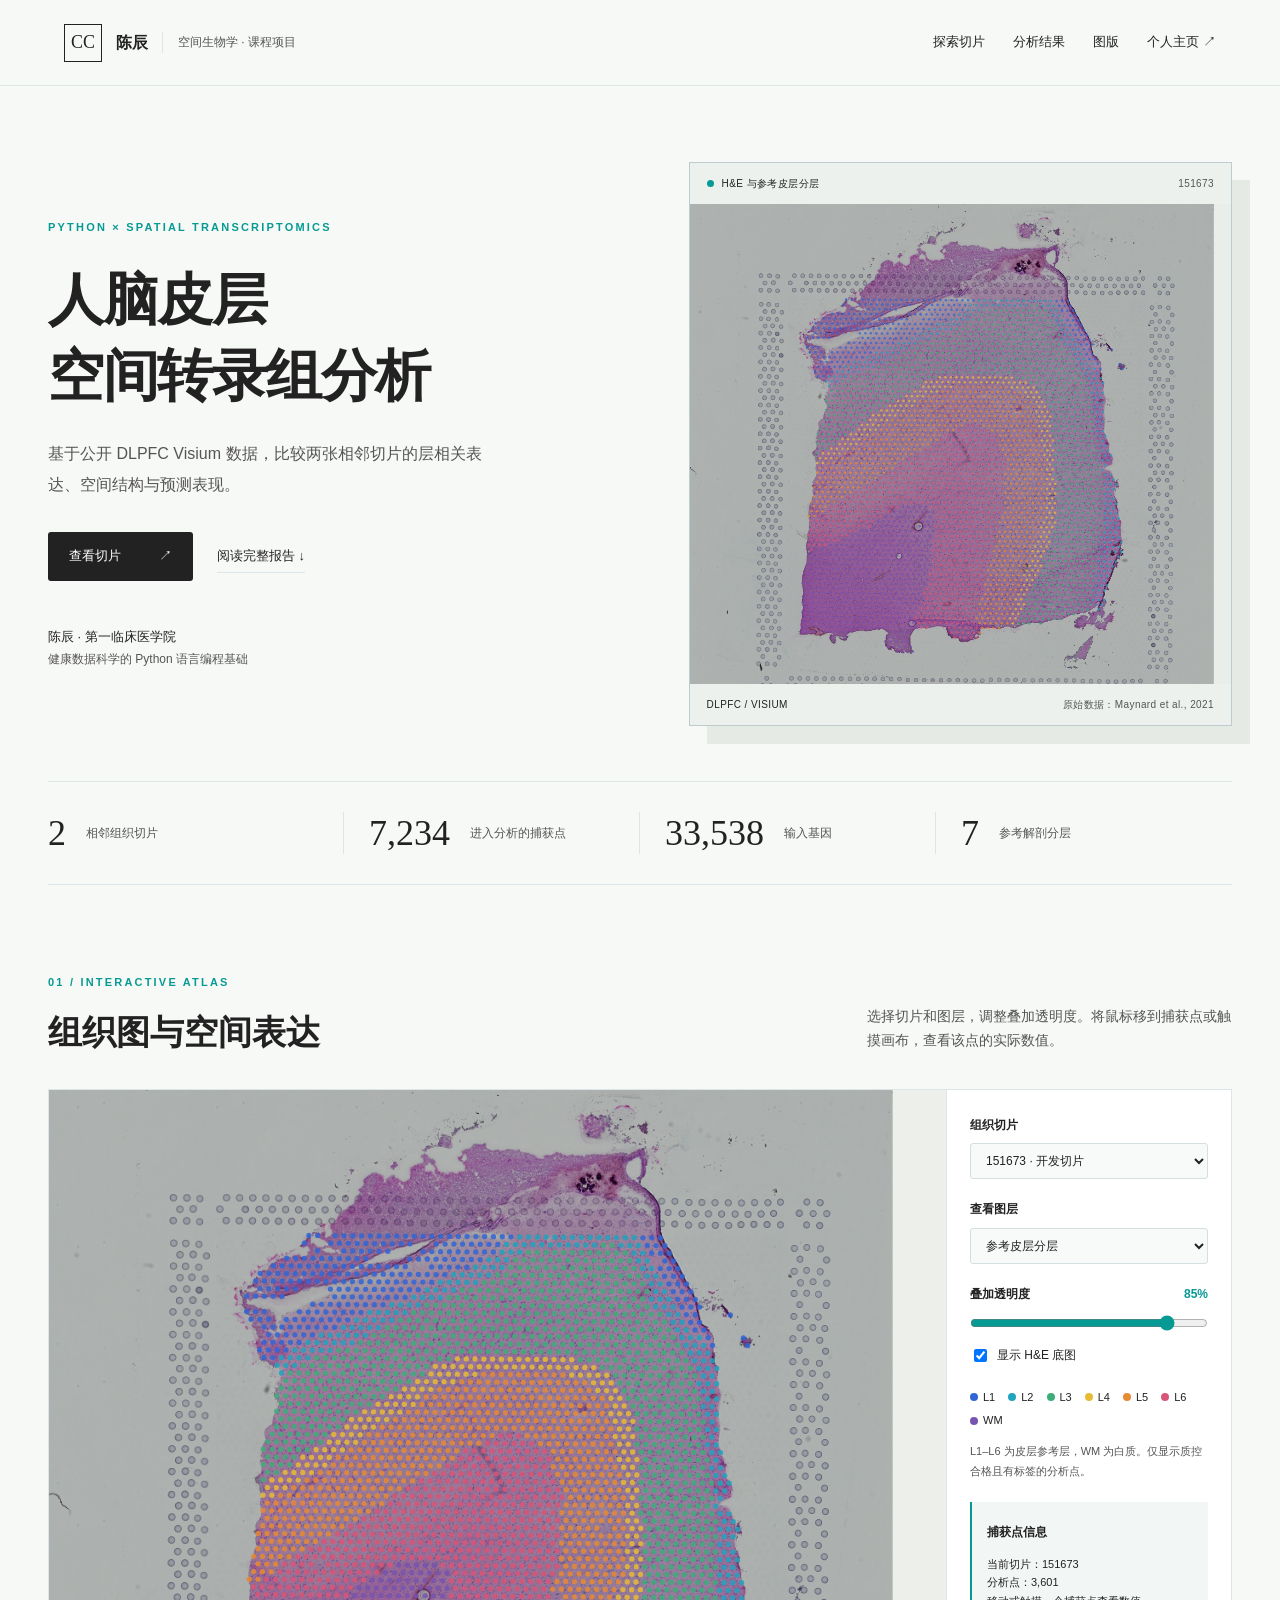
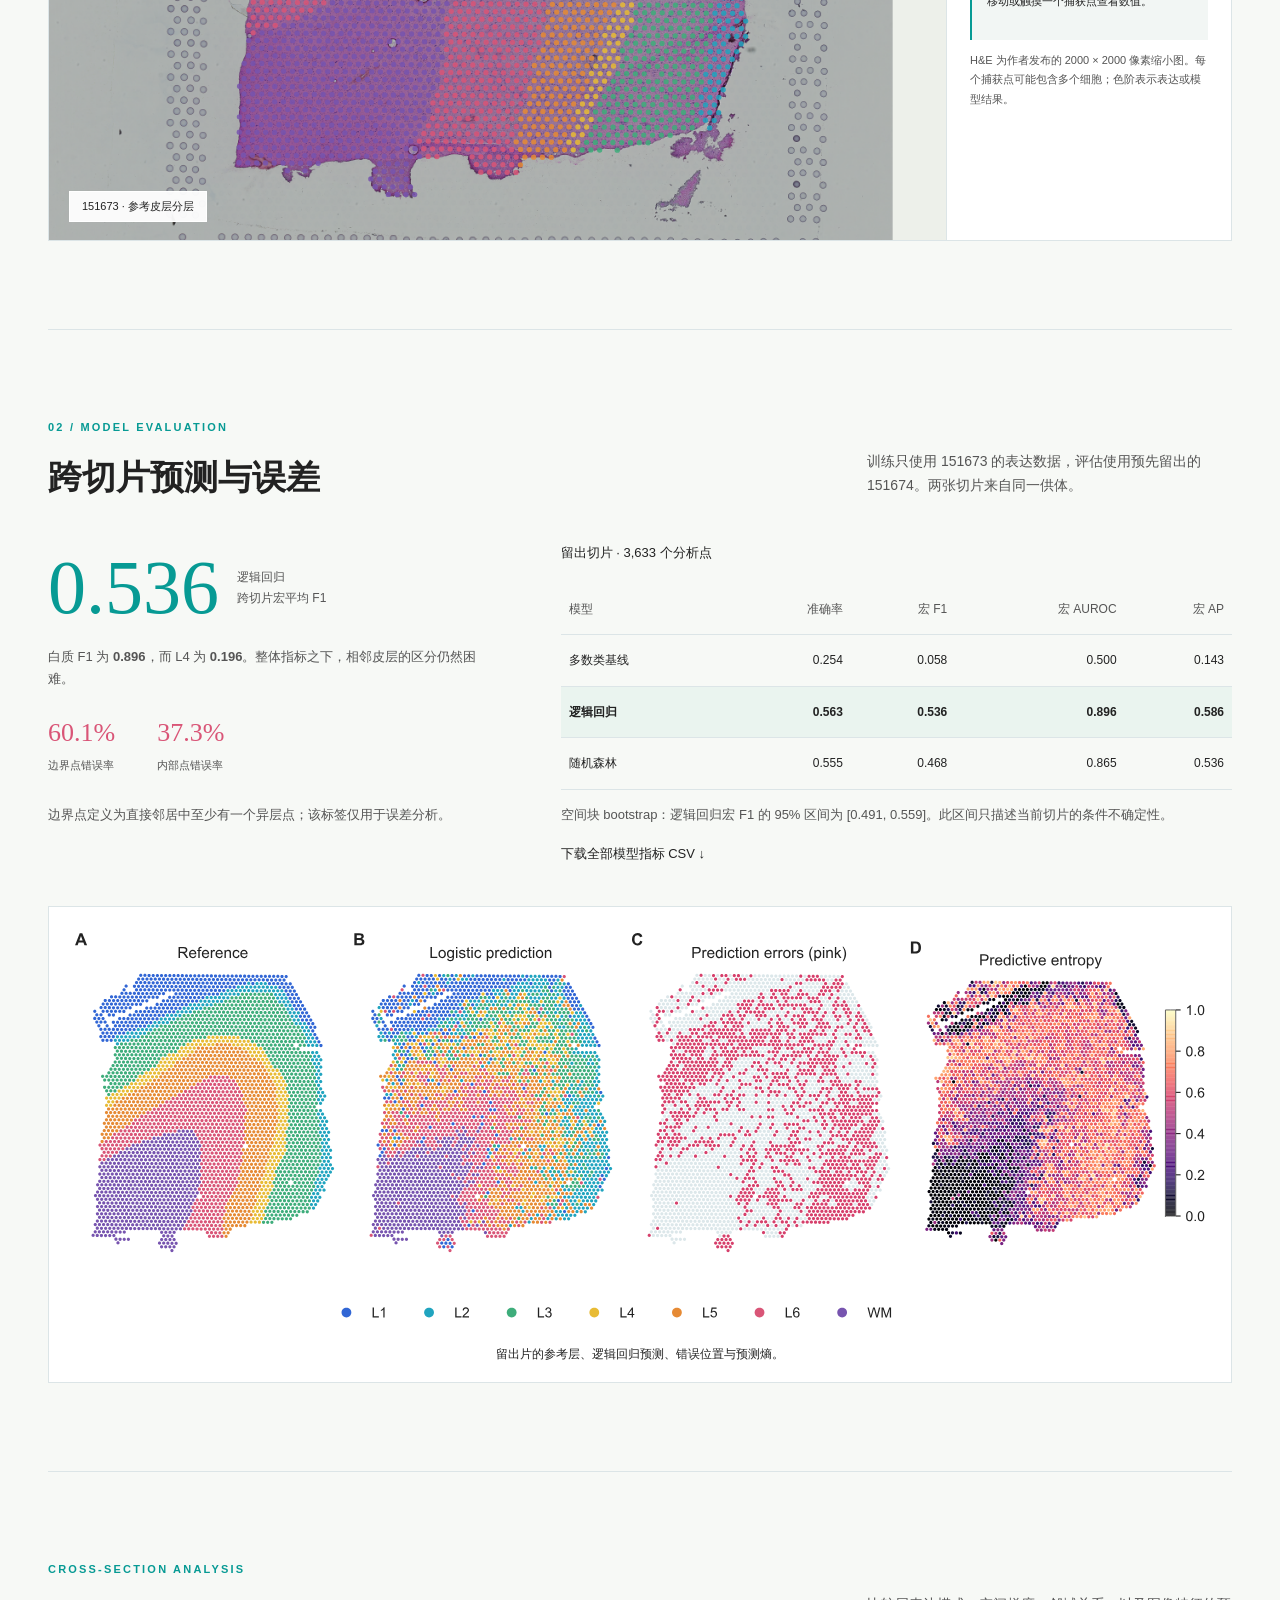
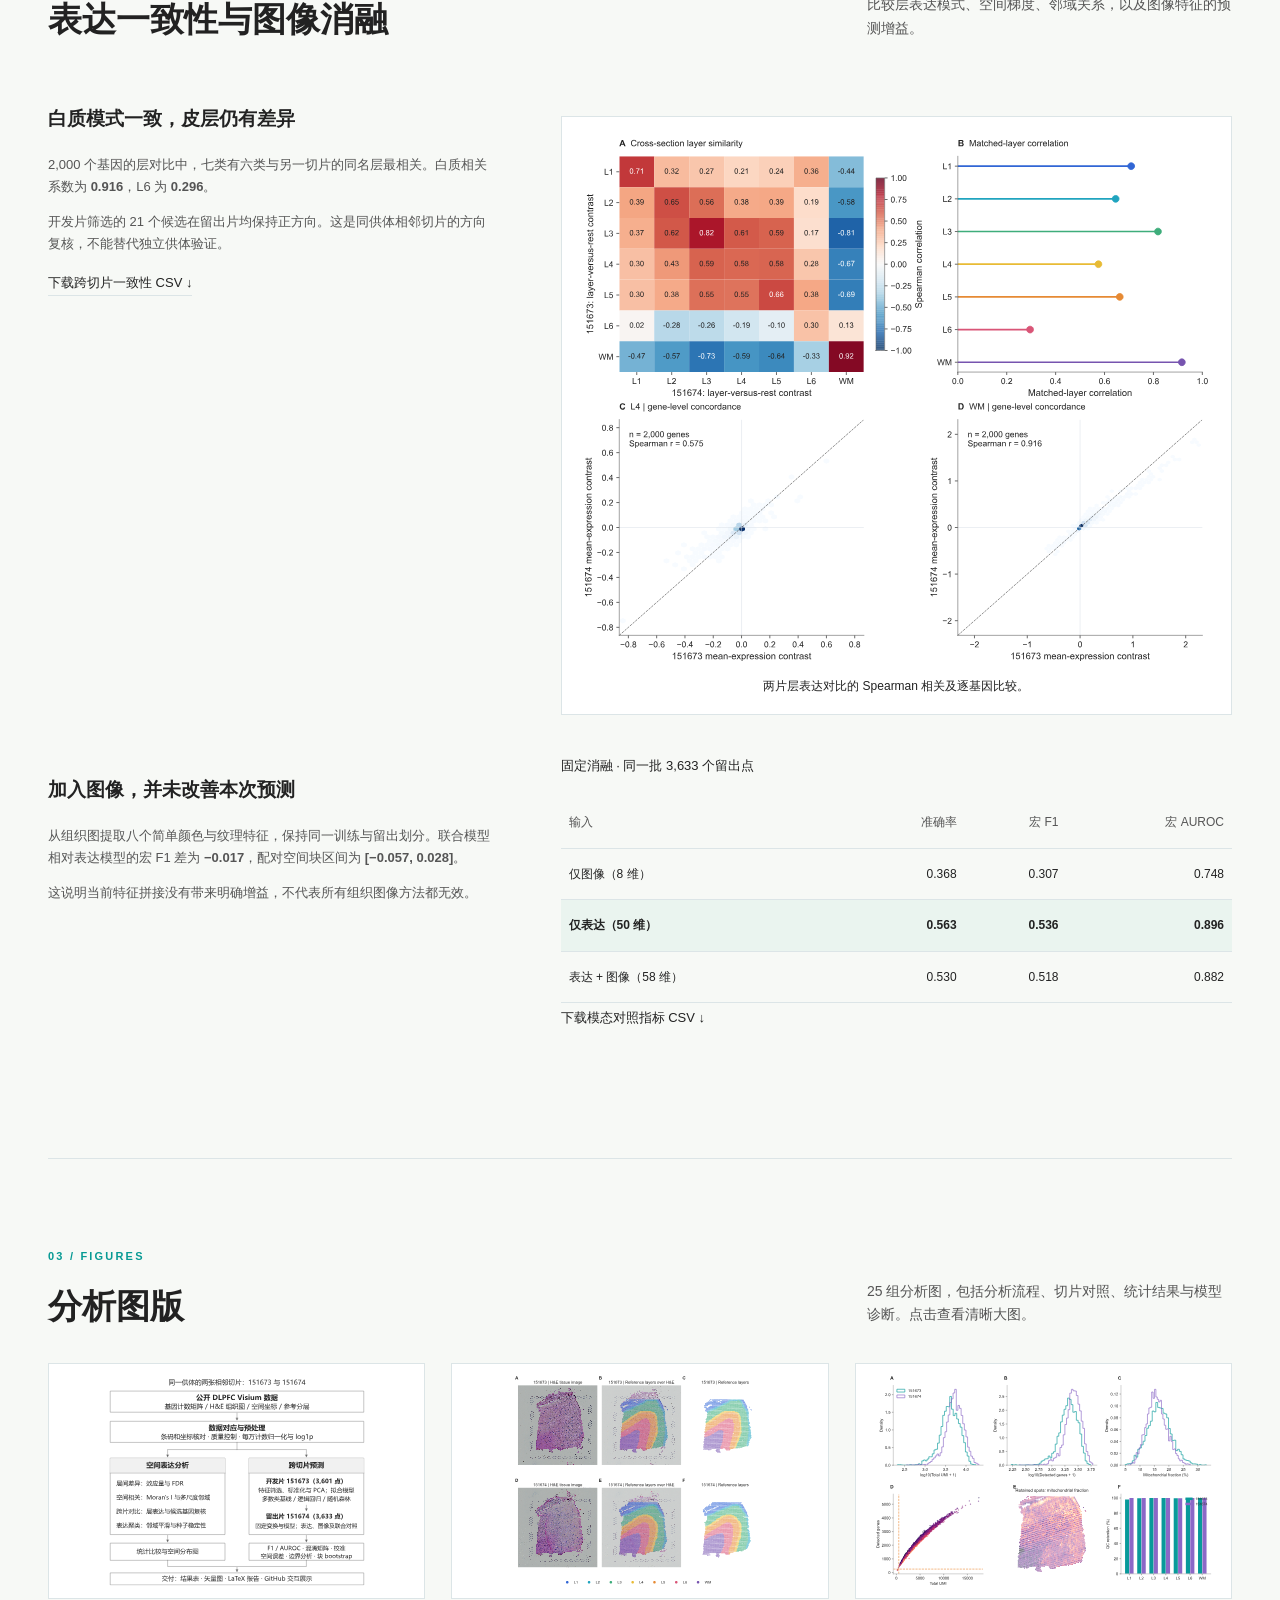
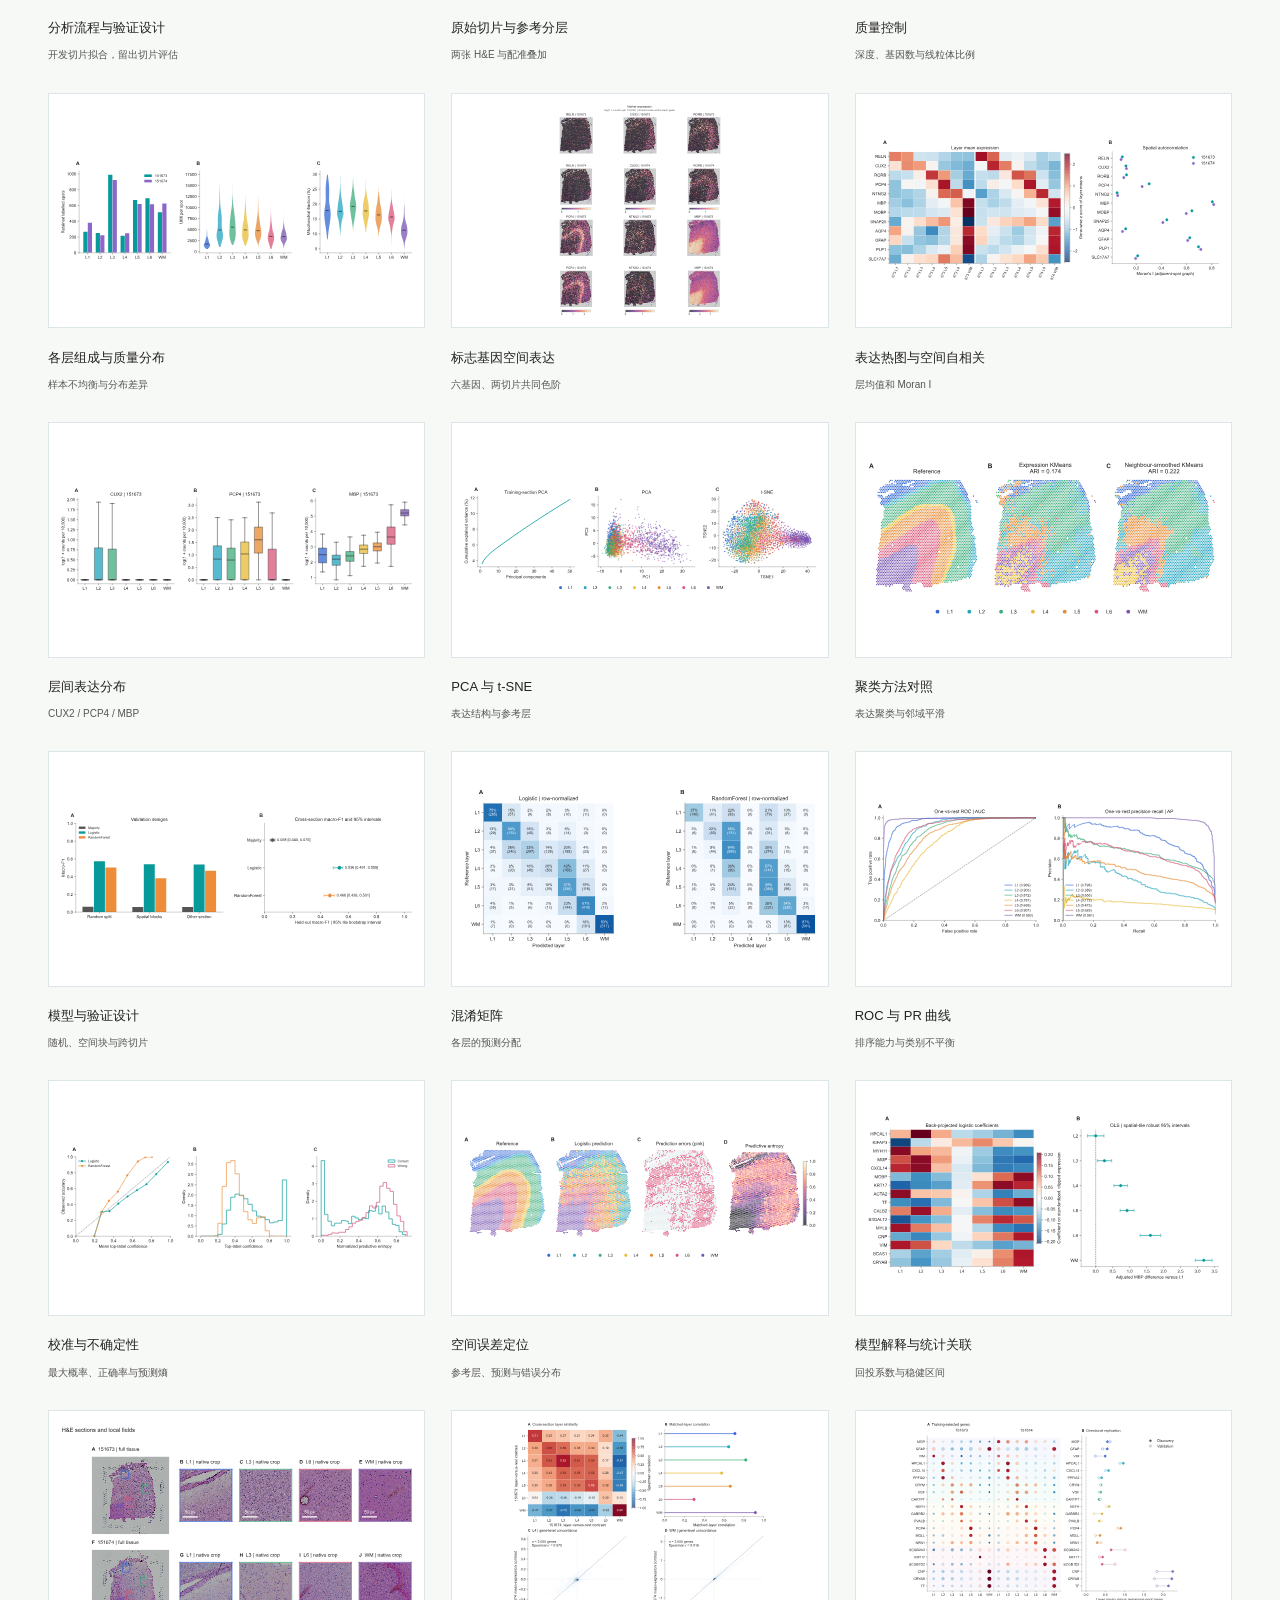
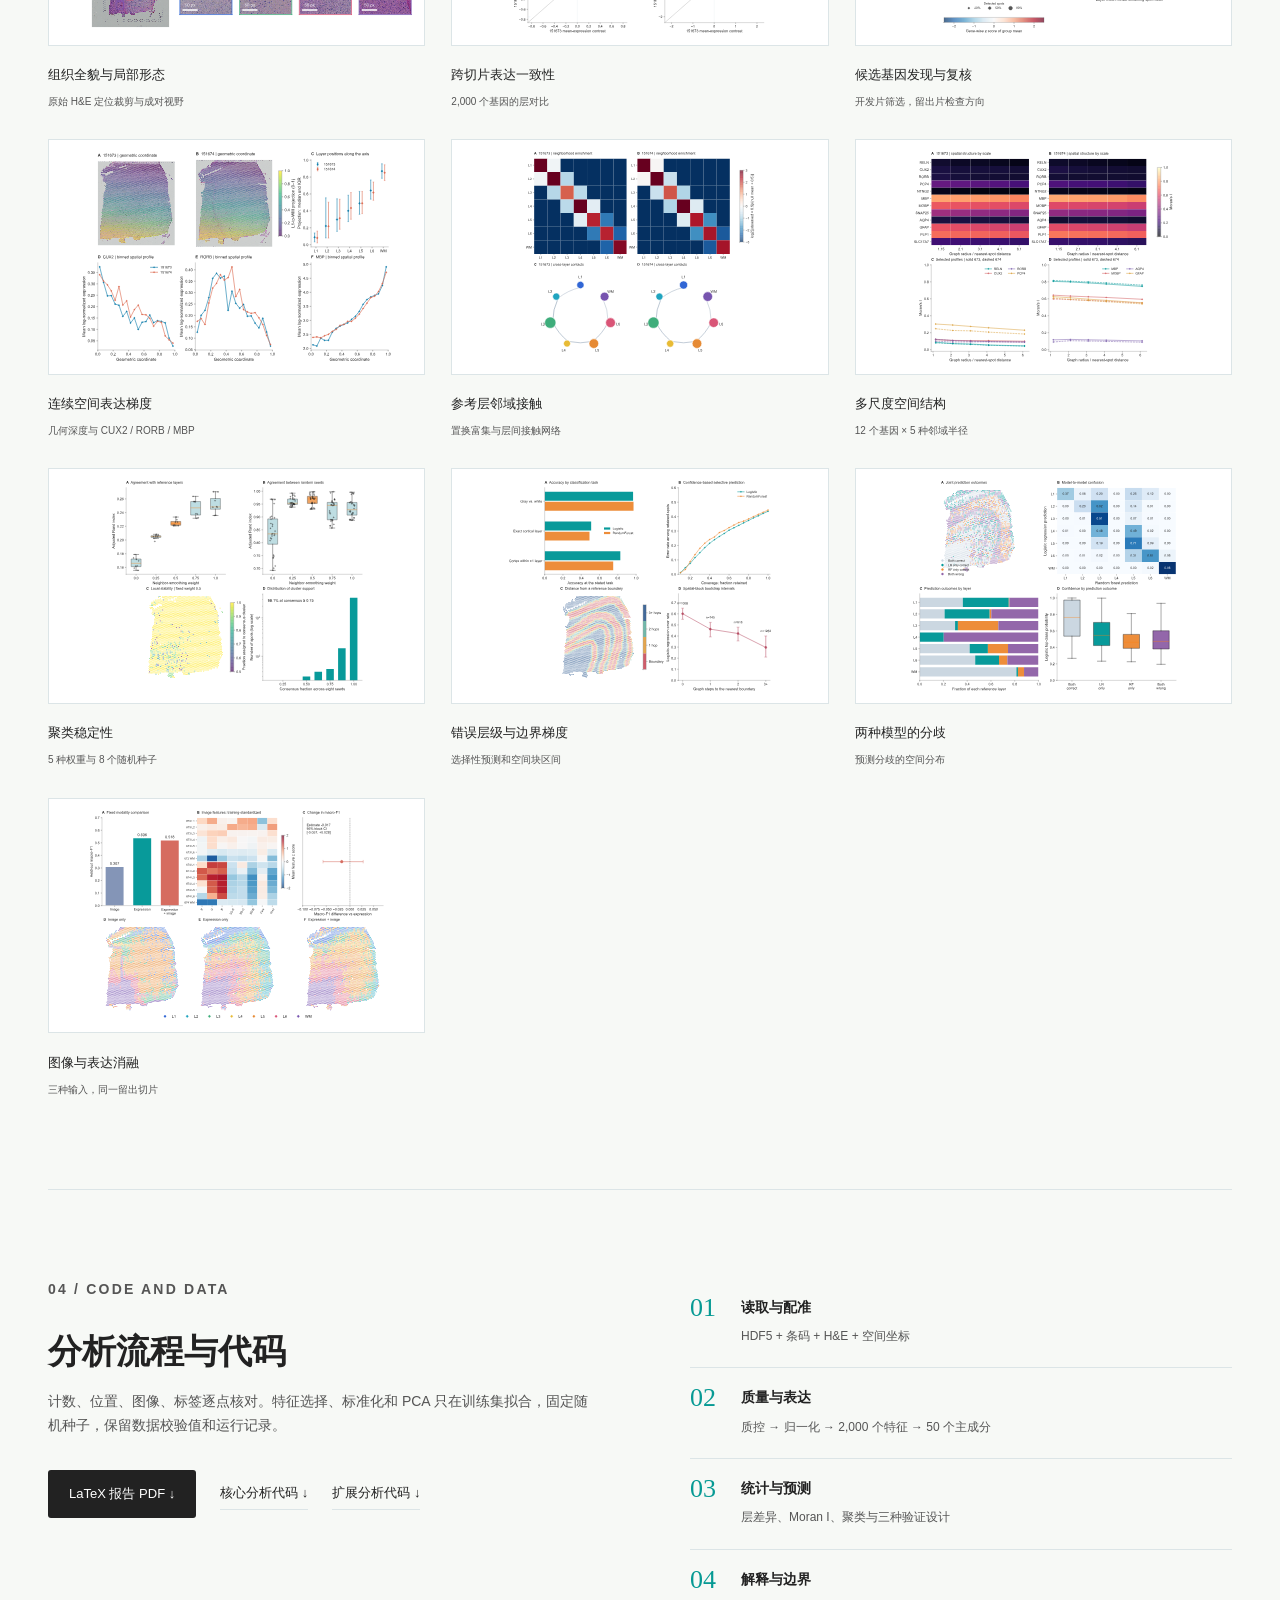
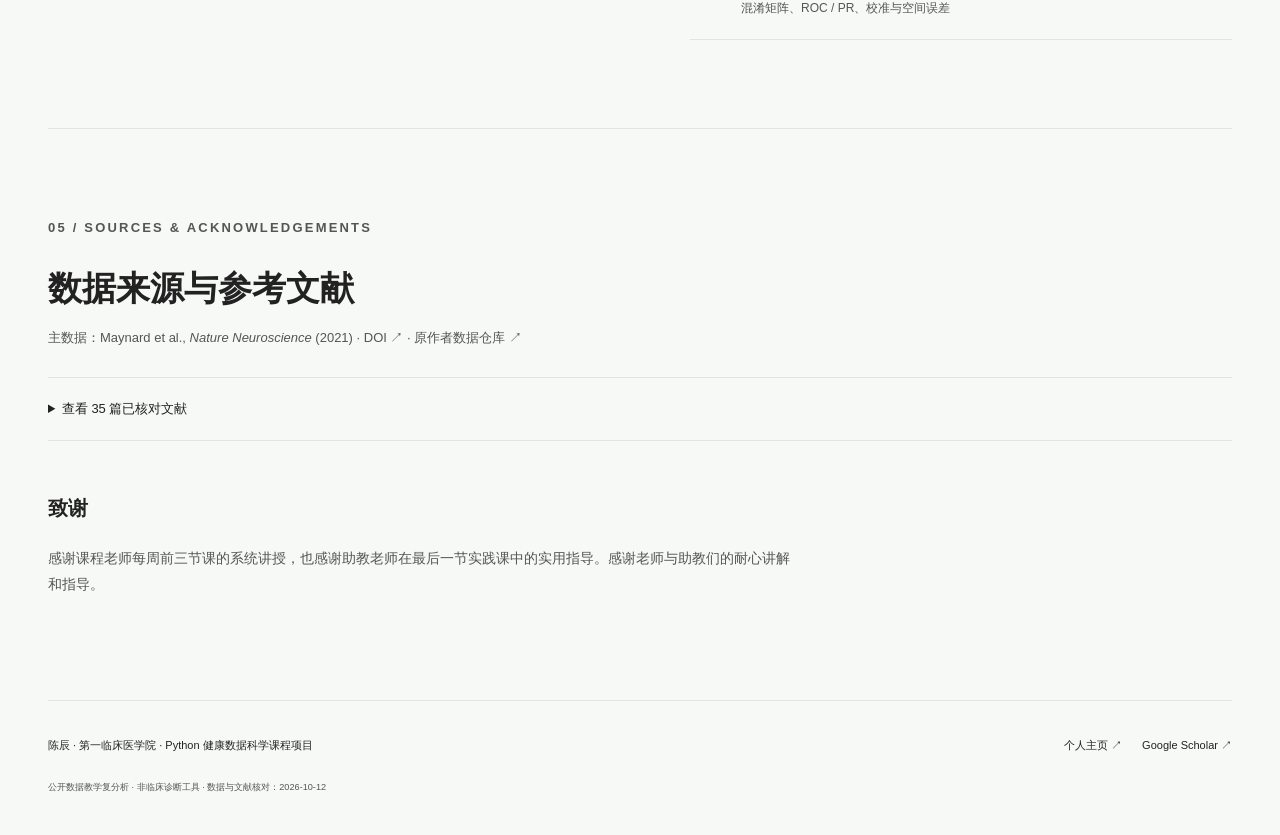
==== docs/index.html @ 994f0cf2 "Publish DLPFC spatial transcriptomics explorer and reviewed report" ====
<!doctype html><html lang="zh-CN"><head><meta charset="utf-8"><meta name="viewport" content="width=device-width, initial-scale=1"><title>陈辰 · 人脑皮层空间转录组分析</title><meta name="description" content="真实人脑皮层空间转录组的 Python 课程分析：原始 H&E、基因表达、跨切片预测与可复现结果。"><link rel="icon" href="assets/favicon.svg" type="image/svg+xml"><link rel="canonical" href="https://ccipad123.github.io/spatial-transcriptomics/"><meta name="site-revision" content="20261017-github-project"><link rel="stylesheet" href="style.css?v=20261017-github-project"></head>
<body><header><a class="brand" href="#top"><span class="brand-mark">CC</span><b>陈辰</b><span class="brand-note">空间生物学 · 课程项目</span></a><nav aria-label="主导航"><a href="#explorer">探索切片</a><a href="#results">分析结果</a><a href="#gallery">图版</a><a href="https://ccipad123.github.io/" target="_blank" rel="noopener">个人主页 ↗</a></nav></header>
<main id="top"><section class="hero"><div class="hero-copy"><p class="eyebrow">PYTHON × SPATIAL TRANSCRIPTOMICS</p><h1>人脑皮层<br>空间转录组分析</h1><p class="intro">基于公开 DLPFC Visium 数据，比较两张相邻切片的层相关表达、空间结构与预测表现。</p><div class="actions"><a class="button" href="#explorer">查看切片 <span>↗</span></a><a class="text-link" href="assets/course_report.pdf" target="_blank">阅读完整报告 ↓</a></div><div class="authorline">陈辰 · 第一临床医学院<br><span>健康数据科学的 Python 语言编程基础</span></div></div><div class="hero-visual"><div class="visual-top"><span class="live-dot"></span>H&E 与参考皮层分层<span>151673</span></div><svg id="hero-canvas" xmlns="http://www.w3.org/2000/svg" viewBox="0 0 900 1000" role="img" aria-label="151673 切片组织图与参考层叠加预览"></svg><div class="visual-footer">DLPFC / VISIUM<span>原始数据：Maynard et al., 2021</span></div></div></section>
<div class="facts"><div><b>2</b><span>相邻组织切片</span></div><div><b>7,234</b><span>进入分析的捕获点</span></div><div><b>33,538</b><span>输入基因</span></div><div><b>7</b><span>参考解剖分层</span></div></div>
<section id="explorer" class="section"><div class="section-heading"><div><p class="eyebrow">01 / INTERACTIVE ATLAS</p><h2>组织图与空间表达</h2></div><p>选择切片和图层，调整叠加透明度。将鼠标移到捕获点或触摸画布，查看该点的实际数值。</p></div><div class="explorer"><div class="canvas-wrap"><svg id="viewer" xmlns="http://www.w3.org/2000/svg" viewBox="0 0 1100 1200" role="img" aria-label="可交互空间转录组图；对应数值摘要位于右侧" tabindex="0"></svg><span class="canvas-label" id="canvas-label">151673 · 参考皮层分层</span></div><aside class="controls"><label for="sample">组织切片</label><select id="sample"><option value="151673">151673 · 开发切片</option><option value="151674">151674 · 留出切片</option></select><label for="mode">查看图层</label><select id="mode"><option value="layers">参考皮层分层</option><option value="he">H&E 组织原图</option><option value="gene">标志基因表达</option><option value="pred">逻辑回归预测</option><option value="error">预测错误位置</option><option value="entropy">预测不确定性</option></select><div id="gene-controls" hidden><label for="gene">标志基因</label><select id="gene"></select></div><label for="opacity">叠加透明度 <output id="opacity-value">85%</output></label><input id="opacity" type="range" min="0" max="100" value="85"><label class="check"><input id="histology" type="checkbox" checked> 显示 H&E 底图</label><div id="legend" class="legend"></div><p id="mode-note" class="small"></p><div class="spot-info" aria-live="polite"><b>捕获点信息</b><p id="spot-info">移动到一个捕获点，查看参考层、UMI 与当前图层数值。</p></div><p class="small">H&E 为作者发布的 2000 × 2000 像素缩小图。每个捕获点可能包含多个细胞；色阶表示表达或模型结果。</p></aside></div></section>
<section id="results" class="section results-section"><div class="section-heading"><div><p class="eyebrow">02 / MODEL EVALUATION</p><h2>跨切片预测与误差</h2></div><p>训练只使用 151673 的表达数据，评估使用预先留出的 151674。两张切片来自同一供体。</p></div><div class="result-layout"><div><div class="score"><b>0.536</b><span>逻辑回归<br>跨切片宏平均 F1</span></div><p>白质 F1 为 <strong>0.896</strong>，而 L4 为 <strong>0.196</strong>。整体指标之下，相邻皮层的区分仍然困难。</p><div class="error-stat"><span><b>60.1%</b>边界点错误率</span><span><b>37.3%</b>内部点错误率</span></div><p class="small">边界点定义为直接邻居中至少有一个异层点；该标签仅用于误差分析。</p></div><div class="table-wrap"><table><caption>留出切片 · 3,633 个分析点</caption><thead><tr><th>模型</th><th>准确率</th><th>宏 F1</th><th>宏 AUROC</th><th>宏 AP</th></tr></thead><tbody id="metrics"></tbody></table><p class="small">空间块 bootstrap：逻辑回归宏 F1 的 95% 区间为 [0.491, 0.559]。此区间只描述当前切片的条件不确定性。</p><a class="text-link" href="assets/model_metrics.csv" download>下载全部模型指标 CSV ↓</a></div></div><figure class="wide-figure"><img src="assets/14_spatial_prediction_errors.svg" alt="留出切片的参考层、预测层、错误位置与预测熵对比" loading="lazy"><figcaption>留出片的参考层、逻辑回归预测、错误位置与预测熵。</figcaption></figure></section>
<section id="extended" class="section"><div class="section-heading"><div><p class="eyebrow">CROSS-SECTION ANALYSIS</p><h2>表达一致性与图像消融</h2></div><p>比较层表达模式、空间梯度、邻域关系，以及图像特征的预测增益。</p></div><div class="result-layout"><div><h3>白质模式一致，皮层仍有差异</h3><p>2,000 个基因的层对比中，七类有六类与另一切片的同名层最相关。白质相关系数为 <strong>0.916</strong>，L6 为 <strong>0.296</strong>。</p><p>开发片筛选的 21 个候选在留出片均保持正方向。这是同供体相邻切片的方向复核，不能替代独立供体验证。</p><a class="text-link" href="assets/layer_replication.csv" download>下载跨切片一致性 CSV ↓</a></div><figure class="wide-figure"><img src="assets/18_cross_section_replication.svg" alt="两片七层表达对比相关性与 L4、白质基因对照" loading="lazy"><figcaption>两片层表达对比的 Spearman 相关及逐基因比较。</figcaption></figure></div><div class="result-layout"><div><h3>加入图像，并未改善本次预测</h3><p>从组织图提取八个简单颜色与纹理特征，保持同一训练与留出划分。联合模型相对表达模型的宏 F1 差为 <strong>−0.017</strong>，配对空间块区间为 <strong>[−0.057, 0.028]</strong>。</p><p>这说明当前特征拼接没有带来明确增益，不代表所有组织图像方法都无效。</p></div><div class="table-wrap"><table><caption>固定消融 · 同一批 3,633 个留出点</caption><thead><tr><th>输入</th><th>准确率</th><th>宏 F1</th><th>宏 AUROC</th></tr></thead><tbody id="modality-metrics"></tbody></table><a class="text-link" href="assets/modality_model_metrics.csv" download>下载模态对照指标 CSV ↓</a></div></div></section>
<section id="gallery" class="section"><div class="section-heading"><div><p class="eyebrow">03 / FIGURES</p><h2>分析图版</h2></div><p>25 组分析图，包括分析流程、切片对照、统计结果与模型诊断。点击查看清晰大图。</p></div><div class="gallery" id="figure-grid"></div></section>
<section class="section methods"><div><p class="eyebrow">04 / CODE AND DATA</p><h2>分析流程与代码</h2><p>计数、位置、图像、标签逐点核对。特征选择、标准化和 PCA 只在训练集拟合，固定随机种子，保留数据校验值和运行记录。</p><div class="actions"><a class="button" href="assets/course_report.pdf" target="_blank">LaTeX 报告 PDF ↓</a><a class="text-link" href="assets/analyze.py" download>核心分析代码 ↓</a><a class="text-link" href="assets/extended_analysis.py" download>扩展分析代码 ↓</a></div></div><ol class="pipeline"><li><span>01</span><div><b>读取与配准</b><p>HDF5 + 条码 + H&E + 空间坐标</p></div></li><li><span>02</span><div><b>质量与表达</b><p>质控 → 归一化 → 2,000 个特征 → 50 个主成分</p></div></li><li><span>03</span><div><b>统计与预测</b><p>层差异、Moran I、聚类与三种验证设计</p></div></li><li><span>04</span><div><b>解释与边界</b><p>混淆矩阵、ROC / PR、校准与空间误差</p></div></li></ol></section>
<section class="section sources"><p class="eyebrow">05 / SOURCES & ACKNOWLEDGEMENTS</p><h2>数据来源与参考文献</h2><p>主数据：Maynard et al., <i>Nature Neuroscience</i> (2021) · <a href="https://doi.org/10.1038/s41593-020-00787-0" target="_blank" rel="noopener">DOI ↗</a> · <a href="https://github.com/LieberInstitute/HumanPilot" target="_blank" rel="noopener">原作者数据仓库 ↗</a></p><details><summary>查看 35 篇已核对文献</summary><ol id="references"></ol></details><div class="thanks"><h3>致谢</h3><p>感谢课程老师每周前三节课的系统讲授，也感谢助教老师在最后一节实践课中的实用指导。感谢老师与助教们的耐心讲解和指导。</p></div></section></main>
<footer><span>陈辰 · 第一临床医学院 · Python 健康数据科学课程项目</span><div><a href="https://ccipad123.github.io/">个人主页 ↗</a><a href="https://scholar.google.com/citations?view_op=list_works&amp;hl=zh-CN&amp;user=6bYDKs4AAAAJ">Google Scholar ↗</a></div><small>公开数据教学复分析 · 非临床诊断工具 · 数据与文献核对：2026-10-12</small></footer>
<dialog id="image-dialog"><button id="close-dialog" aria-label="关闭大图">×</button><img id="dialog-image" alt=""><p id="dialog-caption"></p><div class="dialog-actions"><a id="download-svg" href="assets/01_mindmap.svg" download>下载 SVG</a></div></dialog>
<script src="data.js"></script><script src="results.js"></script><script src="references.js"></script><script src="app.js?v=20261017-github-project"></script></body></html>
---- docs/style.css ----
:root{--ink:#222222;--muted:#555555;--teal:#079a94;--line:#dce5e7;--paper:#f7f9f6;--rose:#d95577}*{box-sizing:border-box}html{scroll-behavior:smooth;scroll-padding-top:90px}body{margin:0;background:var(--paper);color:var(--ink);font-family:-apple-system,BlinkMacSystemFont,"PingFang SC","Microsoft YaHei",sans-serif;line-height:1.7}a{color:inherit;text-decoration:none}a:hover{color:var(--teal)}button,select,input{font:inherit}button,a,select,input,summary{touch-action:manipulation}a:focus-visible,button:focus-visible,select:focus-visible,summary:focus-visible,input:focus-visible{outline:3px solid #e59c29;outline-offset:4px}header{height:86px;padding:0 5%;display:flex;align-items:center;justify-content:space-between;background:#f7f9f6f0;border-bottom:1px solid var(--line);position:sticky;top:0;z-index:10;backdrop-filter:blur(16px)}.brand{display:flex;gap:14px;align-items:center}.brand-mark{border:1px solid var(--ink);width:38px;height:38px;display:grid;place-items:center;font-family:Georgia,serif;font-size:18px}.brand-note{font-size:12px;color:var(--muted);border-left:1px solid var(--line);padding-left:15px}nav{display:flex;gap:28px;font-size:13px}main{max-width:1280px;margin:auto;padding:0 48px}.hero{display:grid;grid-template-columns:1.05fr 1fr;gap:70px;align-items:center;padding:76px 0 55px}.eyebrow{font-size:11px;letter-spacing:2.2px;font-weight:700;color:var(--teal);margin:0 0 25px}h1{font-family:"Songti SC","Noto Serif CJK SC",serif;font-weight:600;font-size:clamp(42px,4.4vw,64px);line-height:1.35;letter-spacing:-1.5px;margin:0 0 24px}h1 span{color:var(--teal)}.intro{font-size:16px;color:var(--muted);max-width:440px;line-height:1.95}.actions{display:flex;align-items:center;flex-wrap:wrap;gap:24px;margin:32px 0}.button{display:inline-flex;gap:38px;background:var(--ink);color:#fff;padding:13px 21px;font-size:13px;border-radius:3px}.button:hover{background:var(--teal);color:white}.text-link{font-size:13px;border-bottom:1px solid var(--line);padding:5px 0}.authorline{margin-top:45px;font-size:13px}.authorline span{font-size:12px;color:var(--muted)}.hero-visual{border:1px solid #bdccd1;background:#edf1ed;box-shadow:18px 18px 0 #e5ebe4}.visual-top,.visual-footer{padding:12px 17px;display:flex;align-items:center;gap:8px;font-size:10px;letter-spacing:.4px}.visual-top>span:last-child,.visual-footer>span{margin-left:auto;color:var(--muted)}.live-dot{height:7px;width:7px;border-radius:50%;background:var(--teal)}#hero-canvas{display:block;width:100%;height:auto;max-height:480px;object-fit:contain;background:#e9eeea}.facts{display:grid;grid-template-columns:repeat(4,1fr);border-top:1px solid var(--line);border-bottom:1px solid var(--line);padding:30px 0}.facts div{display:flex;align-items:center;gap:20px;padding-left:25px;border-right:1px solid var(--line)}.facts div:first-child{padding-left:0}.facts div:last-child{border:0}.facts b{font:36px Georgia,serif;font-variant-numeric:tabular-nums}.facts span{font-size:12px;color:var(--muted)}.section{padding:88px 0;border-bottom:1px solid var(--line)}.section-heading{display:flex;justify-content:space-between;gap:40px;margin-bottom:32px;align-items:flex-end}h2{font-family:"Songti SC",serif;font-size:34px;font-weight:600;line-height:1.45;margin:0}.section-heading>p{max-width:365px;color:var(--muted);font-size:14px;margin:0 0 4px}.section-heading .eyebrow{margin-bottom:16px}.explorer{display:grid;grid-template-columns:minmax(0,1fr) 285px;border:1px solid var(--line);background:white}.canvas-wrap{position:relative;background:#edf0ea;overflow:hidden;display:flex;align-items:center;justify-content:center}#viewer{width:100%;max-height:750px;object-fit:contain;display:block;cursor:crosshair}.canvas-label{position:absolute;left:20px;bottom:18px;background:#fffffff0;padding:5px 12px;font-size:11px;border:1px solid #ffffff}.controls{padding:25px 23px;border-left:1px solid var(--line)}label:not(.check){display:block;font-size:12px;font-weight:600;margin:0 0 8px}select{width:100%;padding:9px 11px;background:#f8faf9;border:1px solid #d3dfe1;border-radius:3px;color:var(--ink);font-size:12px;margin-bottom:20px}input[type=range]{width:100%;accent-color:var(--teal);margin:0 0 14px}.check{font-size:12px;display:flex;align-items:center;gap:7px}output{float:right;color:var(--teal)}.legend{display:flex;flex-wrap:wrap;gap:5px 13px;margin:22px 0 12px;font-size:11px}.legend span{display:flex;align-items:center;gap:5px}.legend i{width:8px;height:8px;border-radius:50%;display:inline-block}.gradient{width:100%;height:9px;background:linear-gradient(90deg,#100e27,#812581,#e45666,#f9d494)}.legend .scale{display:flex;width:100%;justify-content:space-between;font-size:10px}.small{font-size:11px;color:var(--muted);line-height:1.8}.spot-info{padding:15px;background:#f2f6f4;border-left:2px solid var(--teal);margin-top:20px;min-height:138px}.spot-info b{font-size:12px}.spot-info p{font-size:11px;word-break:break-word;white-space:pre-line;margin-bottom:0}.result-layout{display:grid;grid-template-columns:.8fr 1.2fr;gap:65px;margin:40px 0}.score{display:flex;align-items:center;gap:18px}.score>b{font:76px Georgia,serif;color:var(--teal);line-height:1.2}.score>span{font-size:12px;color:var(--muted)}.result-layout p{font-size:13px;color:var(--muted)}.error-stat{display:flex;gap:42px;padding:15px 0}.error-stat span{font-size:11px;color:var(--muted)}.error-stat b{display:block;font:26px Georgia,serif;color:var(--rose);margin-bottom:8px}table{width:100%;border-collapse:collapse;font-size:12px;white-space:nowrap}caption{text-align:left;font-size:13px;padding-bottom:20px;color:var(--ink)}td,th{text-align:right;padding:15px 8px;border-bottom:1px solid var(--line);font-variant-numeric:tabular-nums}th:first-child,td:first-child{text-align:left}th{font-weight:500;color:var(--muted)}tbody tr:nth-child(2){background:#eaf4ef;font-weight:600}.table-wrap{overflow-x:auto}.wide-figure{margin:32px 0 0;background:white;border:1px solid var(--line);padding:18px}.wide-figure img{width:100%;height:auto;display:block}figcaption{font-size:12px;color:var(--ink);text-align:center;padding-top:10px}.gallery{display:grid;grid-template-columns:repeat(3,1fr);gap:26px}.gallery button{background:transparent;border:0;padding:0;text-align:left;color:var(--ink);cursor:zoom-in}.gallery img{width:100%;aspect-ratio:1.6;object-fit:contain;background:white;border:1px solid var(--line);padding:10px;transition:transform .2s}.gallery button:hover img{transform:translateY(-4px)}.gallery b{display:block;font-size:13px;font-weight:500;margin-top:10px}.gallery span{font-size:10px;color:var(--muted)}.methods{display:grid;grid-template-columns:1fr 1fr;gap:100px}.methods p{font-size:14px;color:var(--muted)}.pipeline{padding:0;list-style:none;margin:0}.pipeline li{display:flex;gap:25px;border-bottom:1px solid var(--line);padding:15px 0}.pipeline li>span{font:26px Georgia,serif;color:var(--teal)}.pipeline b{font-weight:600;font-size:14px}.pipeline p{font-size:12px;margin:6px 0}.sources>p{font-size:13px;color:var(--muted)}.sources details{margin-top:28px;border-top:1px solid var(--line);border-bottom:1px solid var(--line);padding:20px 0}.sources summary{font-size:13px;cursor:pointer}.sources li{font-size:12px;padding:7px 0}.sources li a{color:var(--teal)}.thanks{max-width:750px;padding-top:30px}.thanks h3{font-size:20px}.thanks p{font-size:14px;line-height:1.9;color:var(--muted)}footer{max-width:1280px;margin:auto;padding:35px 48px 40px;display:flex;gap:25px;flex-wrap:wrap;justify-content:space-between;font-size:11px}footer div{display:flex;gap:20px}footer small{width:100%;color:var(--muted)}dialog{max-width:96vw;max-height:94vh;border:0;padding:30px;background:white;box-shadow:0 20px 90px #0004}dialog::backdrop{background:#18324dcc}dialog img{display:block;max-width:88vw;max-height:77vh;object-fit:contain}dialog p{font-size:13px;margin-bottom:0}dialog button{position:absolute;right:7px;top:3px;border:0;background:white;font-size:24px;cursor:pointer}@media(max-width:950px){main{padding:0 25px}header{padding:0 25px}.brand-note{display:none}.hero{gap:35px;padding-top:45px}.hero h1{font-size:42px}.facts b{font-size:28px}.facts div{gap:12px;padding-left:15px}.section-heading{align-items:start}.explorer{grid-template-columns:minmax(0,1fr) 240px}.controls{padding:20px 15px}.result-layout{gap:35px}.methods{gap:45px}.gallery{gap:15px}}@media(max-width:650px){header{height:70px;padding:0 18px}.brand{gap:8px}nav{gap:16px;font-size:11px}nav a:nth-child(2),nav a:nth-child(3){display:none}main{padding:0 18px}.hero{grid-template-columns:1fr;padding:35px 0 38px;gap:30px}.hero h1{font-size:44px}.intro{font-size:14px}.authorline{margin-top:25px}.hero-visual{box-shadow:8px 8px 0 #e5ebe4;margin-right:8px}#hero-canvas{max-height:390px}.facts{grid-template-columns:1fr 1fr;gap:22px;padding:25px 0}.facts div,.facts div:first-child{padding-left:10px}.facts div:nth-child(2){border:0}.facts b{font-size:30px}.facts span{font-size:10px}.section{padding:52px 0}.section-heading{display:block}.section-heading>p{margin-top:20px}h2{font-size:30px}.explorer{grid-template-columns:1fr}.controls{border-left:0;border-top:1px solid var(--line);padding:22px}.canvas-wrap{min-height:360px}.canvas-label{left:12px;bottom:12px}.result-layout{grid-template-columns:1fr;gap:25px}.gallery{grid-template-columns:1fr 1fr;gap:18px 12px}.gallery img{padding:5px}.gallery b{font-size:11px}.wide-figure{padding:5px}.methods{grid-template-columns:1fr;gap:25px}footer{padding:28px 18px}dialog{padding:25px 10px 15px}}@media(prefers-reduced-motion:reduce){html{scroll-behavior:auto}*{transition:none!important}}

#viewer{height:auto;aspect-ratio:1100/1200}#hero-canvas{aspect-ratio:900/1000}.dialog-actions{display:flex;gap:22px;padding-top:10px;font-size:12px;text-decoration:underline}
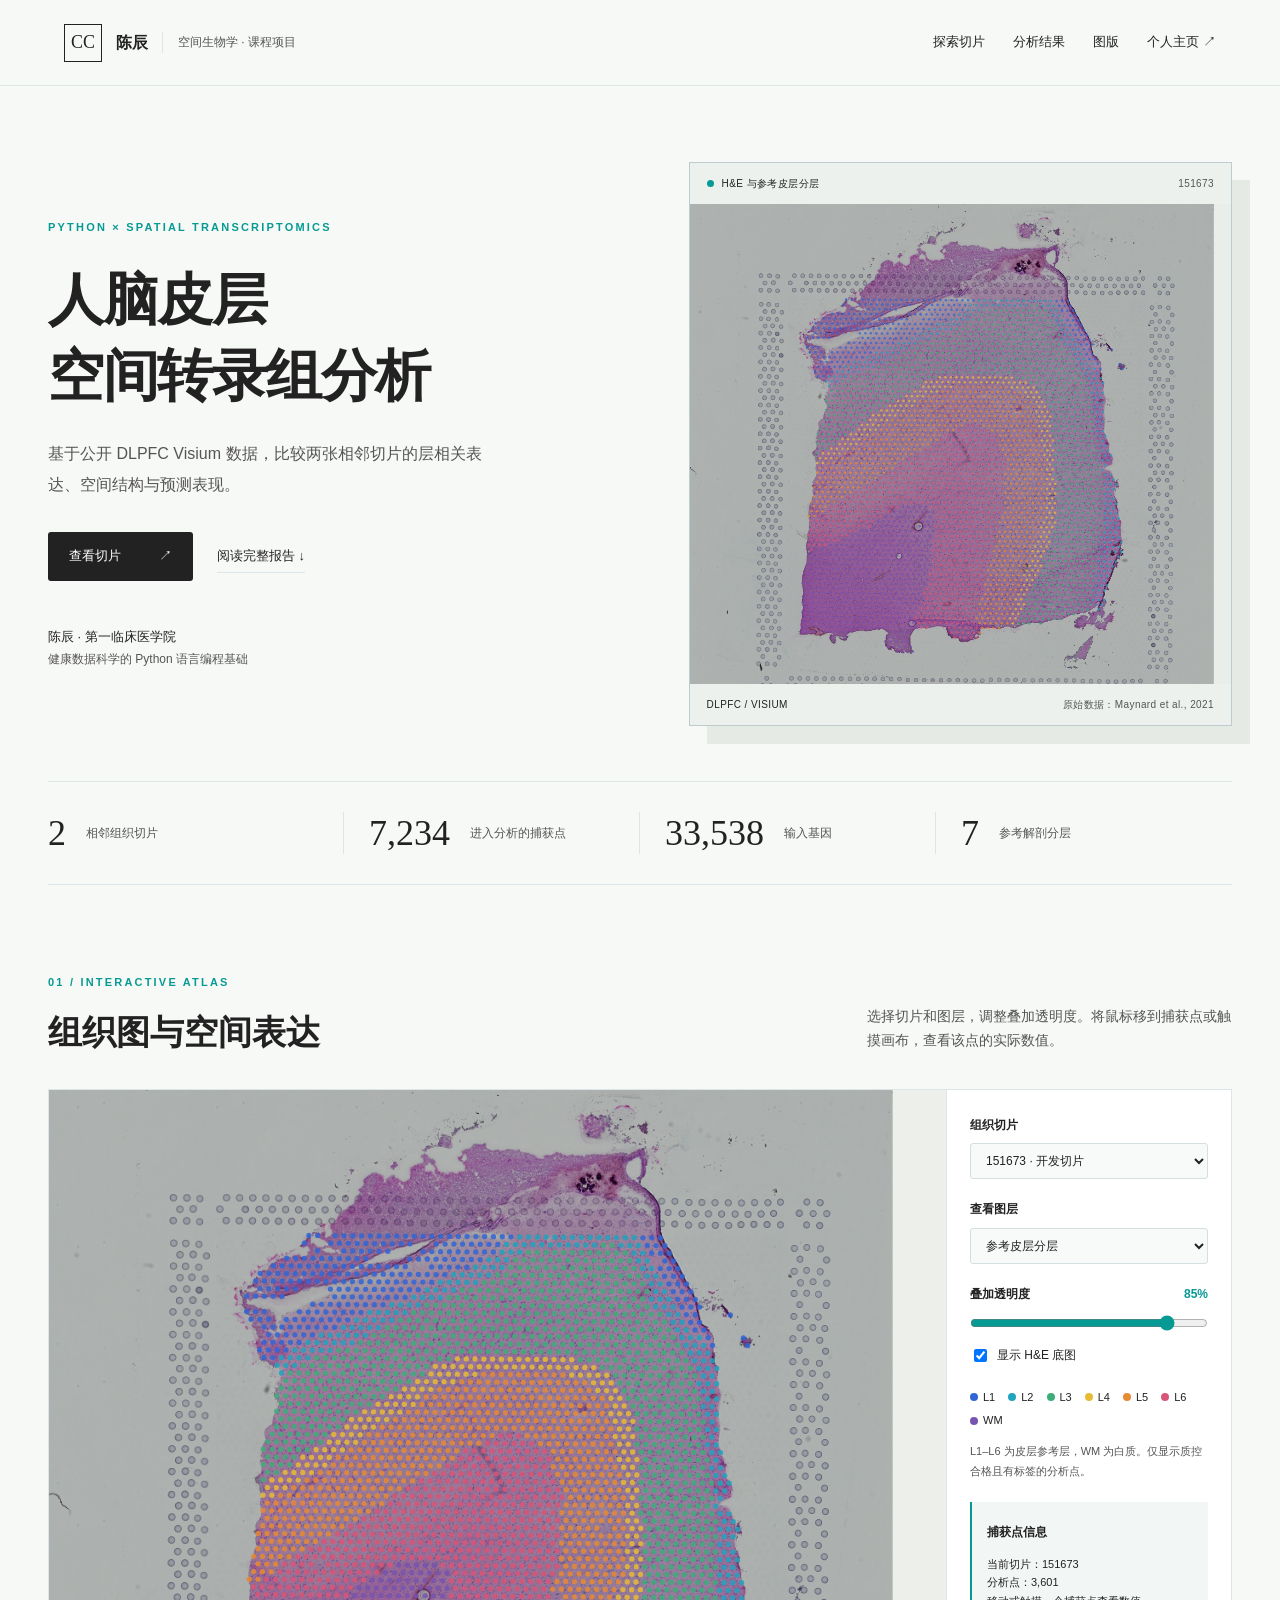
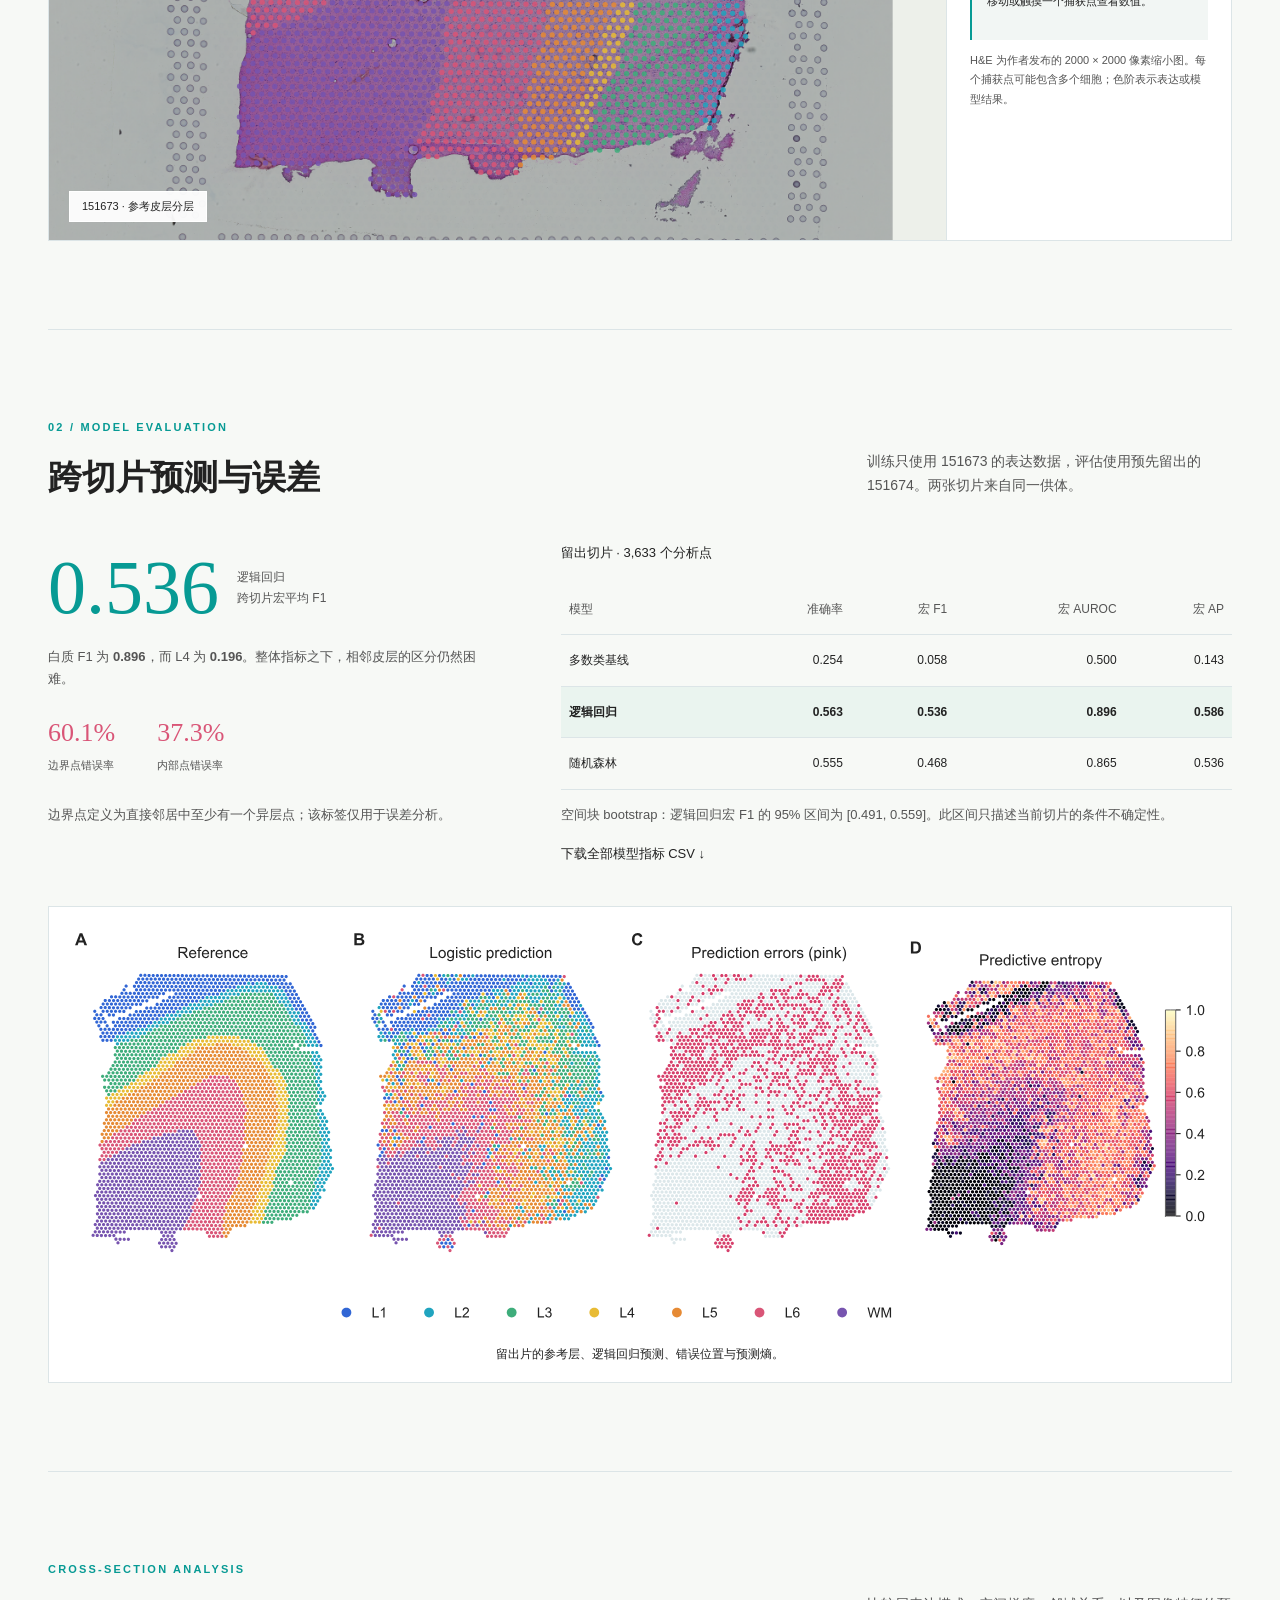
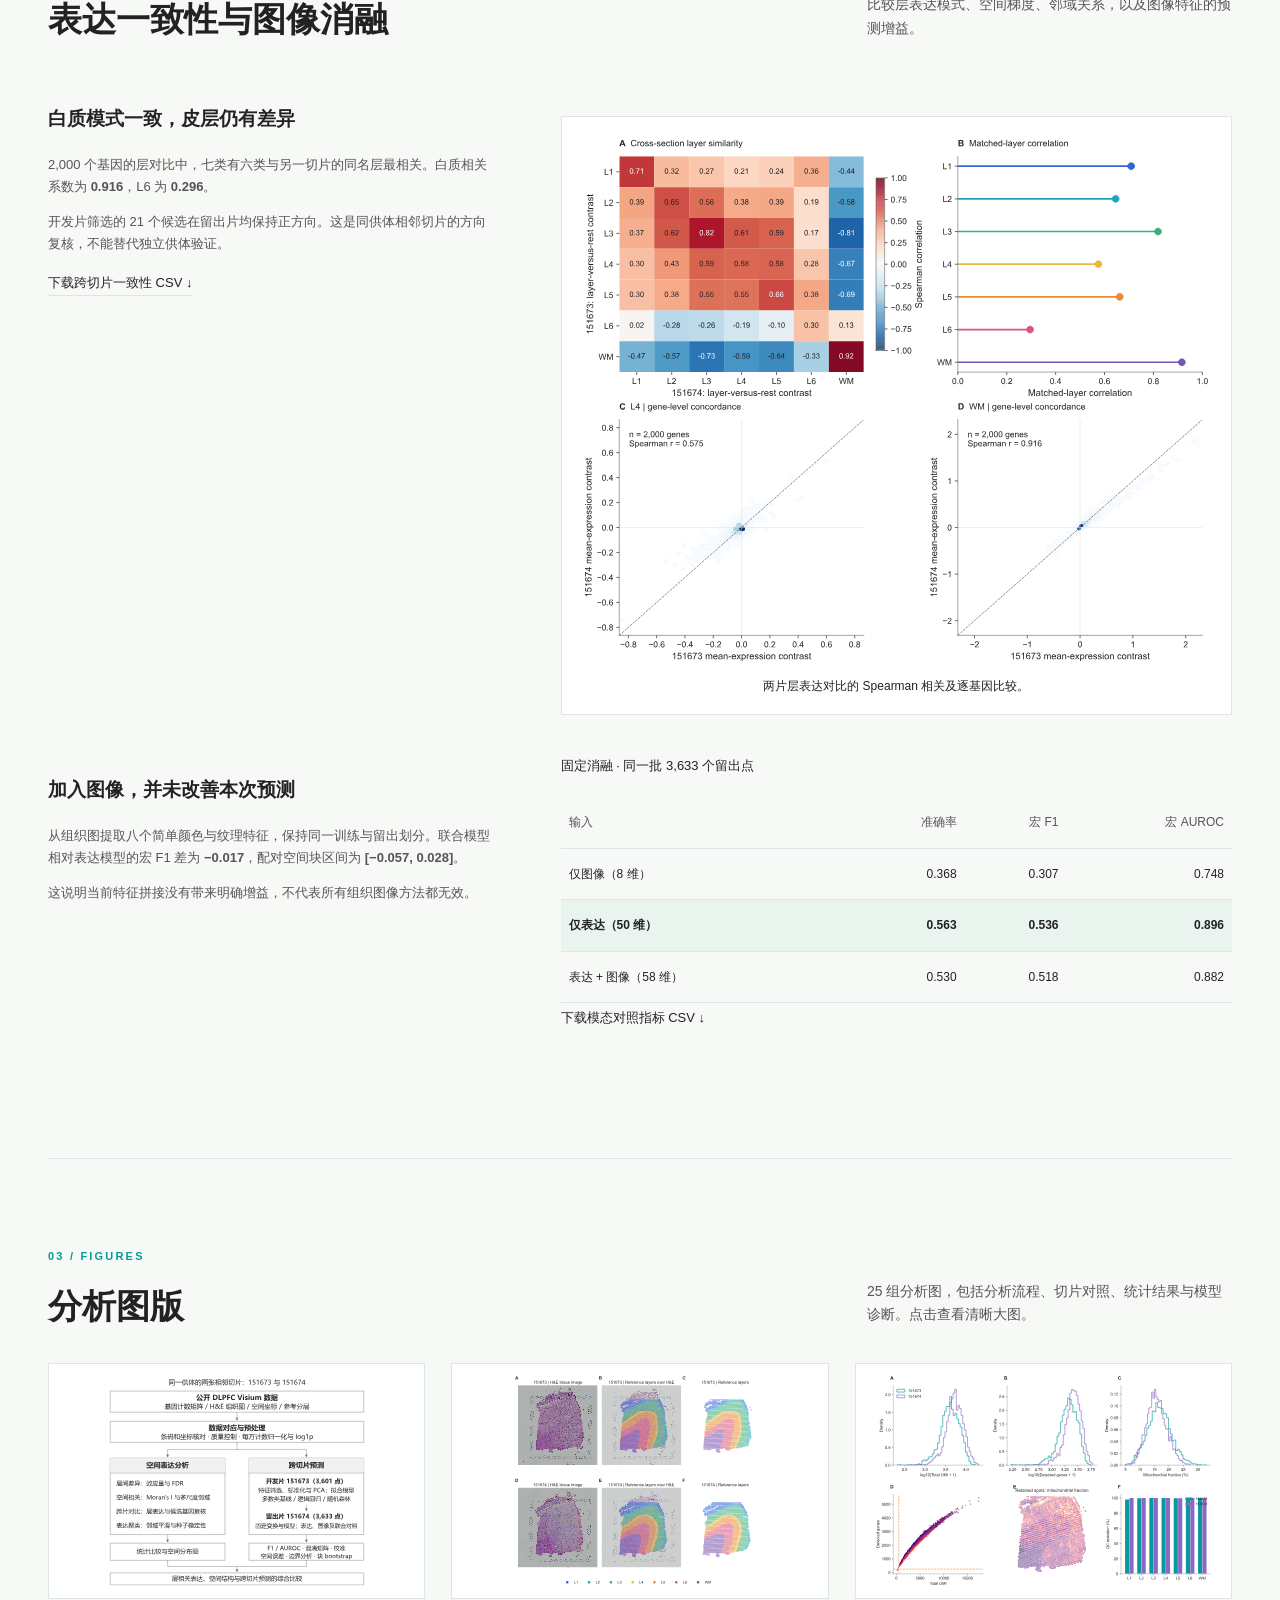
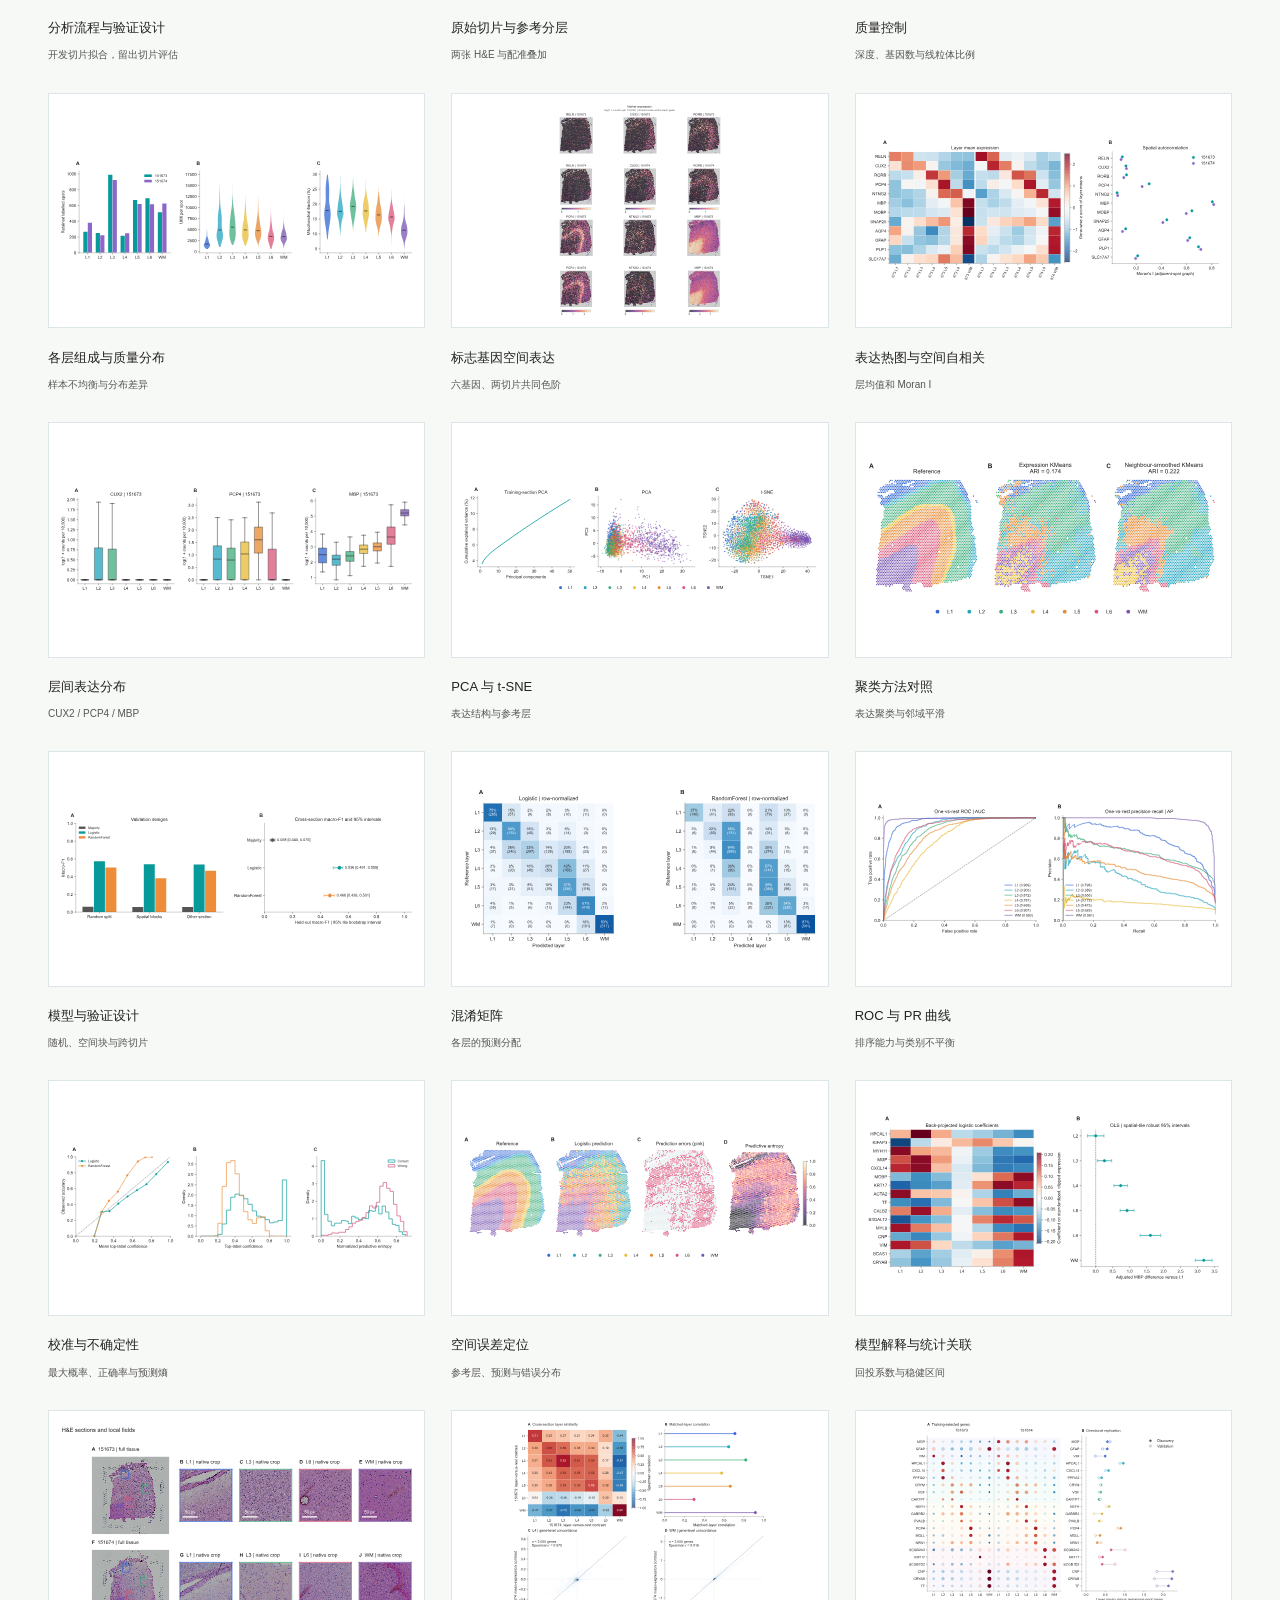
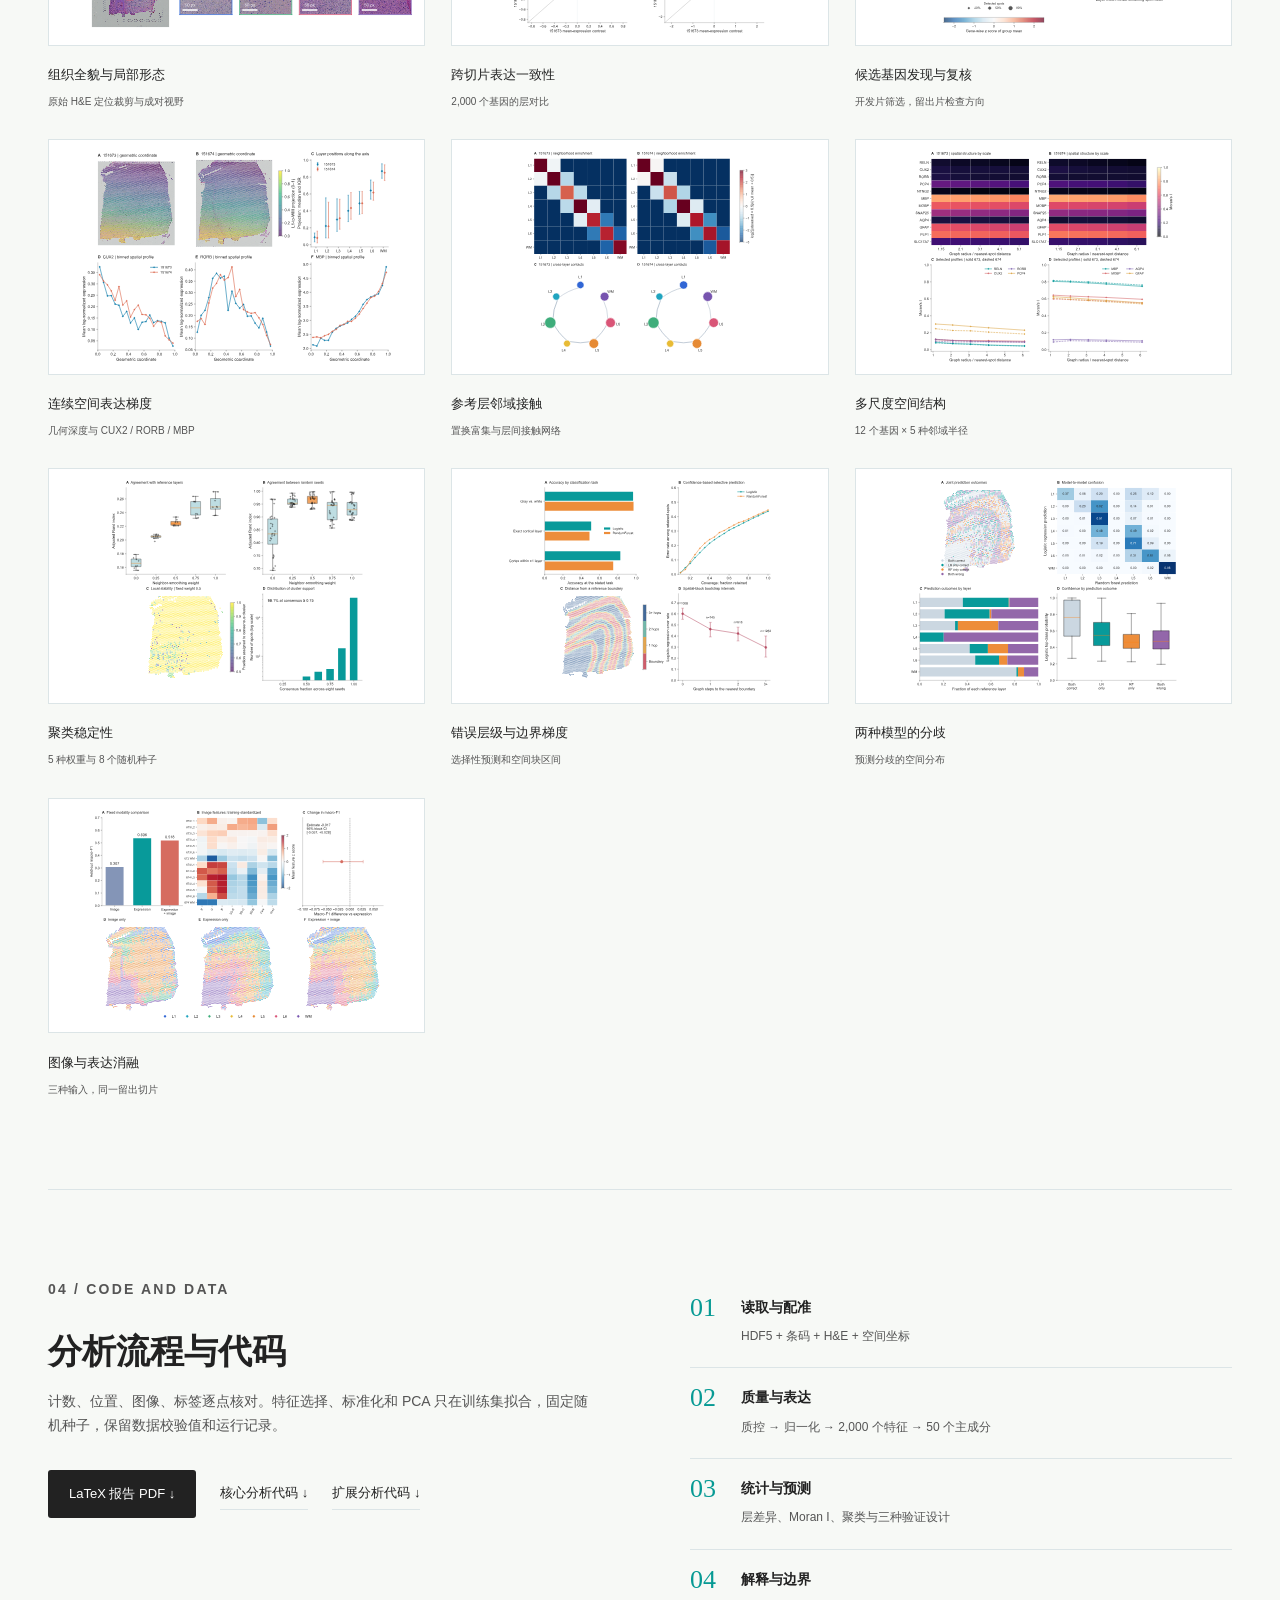
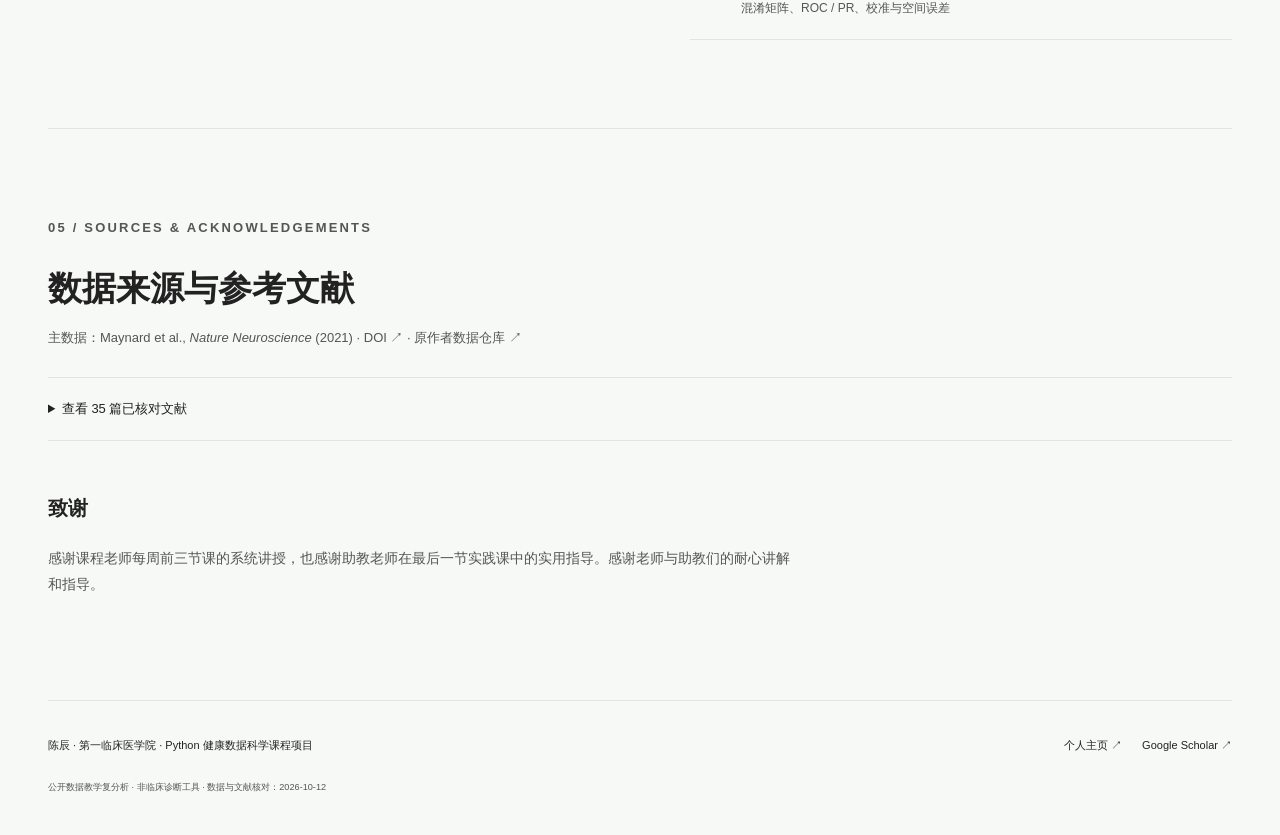
==== commit dd0b9e4b: "Refine course report prose and workflow caption" ====
--- a/docs/index.html
+++ b/docs/index.html
@@ -1,12 +1,12 @@
-<!doctype html><html lang="zh-CN"><head><meta charset="utf-8"><meta name="viewport" content="width=device-width, initial-scale=1"><title>陈辰 · 人脑皮层空间转录组分析</title><meta name="description" content="真实人脑皮层空间转录组的 Python 课程分析：原始 H&E、基因表达、跨切片预测与可复现结果。"><link rel="icon" href="assets/favicon.svg" type="image/svg+xml"><link rel="canonical" href="https://ccipad123.github.io/spatial-transcriptomics/"><meta name="site-revision" content="20261017-github-project"><link rel="stylesheet" href="style.css?v=20261017-github-project"></head>
+<!doctype html><html lang="zh-CN"><head><meta charset="utf-8"><meta name="viewport" content="width=device-width, initial-scale=1"><title>陈辰 · 人脑皮层空间转录组分析</title><meta name="description" content="真实人脑皮层空间转录组的 Python 课程分析：原始 H&E、基因表达、跨切片预测与可复现结果。"><link rel="icon" href="assets/favicon.svg" type="image/svg+xml"><link rel="canonical" href="https://ccipad123.github.io/spatial-transcriptomics/"><meta name="site-revision" content="20261026-formal-prose"><link rel="stylesheet" href="style.css?v=20261017-github-project"></head>
 <body><header><a class="brand" href="#top"><span class="brand-mark">CC</span><b>陈辰</b><span class="brand-note">空间生物学 · 课程项目</span></a><nav aria-label="主导航"><a href="#explorer">探索切片</a><a href="#results">分析结果</a><a href="#gallery">图版</a><a href="https://ccipad123.github.io/" target="_blank" rel="noopener">个人主页 ↗</a></nav></header>
-<main id="top"><section class="hero"><div class="hero-copy"><p class="eyebrow">PYTHON × SPATIAL TRANSCRIPTOMICS</p><h1>人脑皮层<br>空间转录组分析</h1><p class="intro">基于公开 DLPFC Visium 数据，比较两张相邻切片的层相关表达、空间结构与预测表现。</p><div class="actions"><a class="button" href="#explorer">查看切片 <span>↗</span></a><a class="text-link" href="assets/course_report.pdf" target="_blank">阅读完整报告 ↓</a></div><div class="authorline">陈辰 · 第一临床医学院<br><span>健康数据科学的 Python 语言编程基础</span></div></div><div class="hero-visual"><div class="visual-top"><span class="live-dot"></span>H&E 与参考皮层分层<span>151673</span></div><svg id="hero-canvas" xmlns="http://www.w3.org/2000/svg" viewBox="0 0 900 1000" role="img" aria-label="151673 切片组织图与参考层叠加预览"></svg><div class="visual-footer">DLPFC / VISIUM<span>原始数据：Maynard et al., 2021</span></div></div></section>
+<main id="top"><section class="hero"><div class="hero-copy"><p class="eyebrow">PYTHON × SPATIAL TRANSCRIPTOMICS</p><h1>人脑皮层<br>空间转录组分析</h1><p class="intro">基于公开 DLPFC Visium 数据，比较两张相邻切片的层相关表达、空间结构与预测表现。</p><div class="actions"><a class="button" href="#explorer">查看切片 <span>↗</span></a><a class="text-link" href="assets/course_report.pdf?v=20261026-formal-prose" target="_blank">阅读完整报告 ↓</a></div><div class="authorline">陈辰 · 第一临床医学院<br><span>健康数据科学的 Python 语言编程基础</span></div></div><div class="hero-visual"><div class="visual-top"><span class="live-dot"></span>H&E 与参考皮层分层<span>151673</span></div><svg id="hero-canvas" xmlns="http://www.w3.org/2000/svg" viewBox="0 0 900 1000" role="img" aria-label="151673 切片组织图与参考层叠加预览"></svg><div class="visual-footer">DLPFC / VISIUM<span>原始数据：Maynard et al., 2021</span></div></div></section>
 <div class="facts"><div><b>2</b><span>相邻组织切片</span></div><div><b>7,234</b><span>进入分析的捕获点</span></div><div><b>33,538</b><span>输入基因</span></div><div><b>7</b><span>参考解剖分层</span></div></div>
 <section id="explorer" class="section"><div class="section-heading"><div><p class="eyebrow">01 / INTERACTIVE ATLAS</p><h2>组织图与空间表达</h2></div><p>选择切片和图层，调整叠加透明度。将鼠标移到捕获点或触摸画布，查看该点的实际数值。</p></div><div class="explorer"><div class="canvas-wrap"><svg id="viewer" xmlns="http://www.w3.org/2000/svg" viewBox="0 0 1100 1200" role="img" aria-label="可交互空间转录组图；对应数值摘要位于右侧" tabindex="0"></svg><span class="canvas-label" id="canvas-label">151673 · 参考皮层分层</span></div><aside class="controls"><label for="sample">组织切片</label><select id="sample"><option value="151673">151673 · 开发切片</option><option value="151674">151674 · 留出切片</option></select><label for="mode">查看图层</label><select id="mode"><option value="layers">参考皮层分层</option><option value="he">H&E 组织原图</option><option value="gene">标志基因表达</option><option value="pred">逻辑回归预测</option><option value="error">预测错误位置</option><option value="entropy">预测不确定性</option></select><div id="gene-controls" hidden><label for="gene">标志基因</label><select id="gene"></select></div><label for="opacity">叠加透明度 <output id="opacity-value">85%</output></label><input id="opacity" type="range" min="0" max="100" value="85"><label class="check"><input id="histology" type="checkbox" checked> 显示 H&E 底图</label><div id="legend" class="legend"></div><p id="mode-note" class="small"></p><div class="spot-info" aria-live="polite"><b>捕获点信息</b><p id="spot-info">移动到一个捕获点，查看参考层、UMI 与当前图层数值。</p></div><p class="small">H&E 为作者发布的 2000 × 2000 像素缩小图。每个捕获点可能包含多个细胞；色阶表示表达或模型结果。</p></aside></div></section>
 <section id="results" class="section results-section"><div class="section-heading"><div><p class="eyebrow">02 / MODEL EVALUATION</p><h2>跨切片预测与误差</h2></div><p>训练只使用 151673 的表达数据，评估使用预先留出的 151674。两张切片来自同一供体。</p></div><div class="result-layout"><div><div class="score"><b>0.536</b><span>逻辑回归<br>跨切片宏平均 F1</span></div><p>白质 F1 为 <strong>0.896</strong>，而 L4 为 <strong>0.196</strong>。整体指标之下，相邻皮层的区分仍然困难。</p><div class="error-stat"><span><b>60.1%</b>边界点错误率</span><span><b>37.3%</b>内部点错误率</span></div><p class="small">边界点定义为直接邻居中至少有一个异层点；该标签仅用于误差分析。</p></div><div class="table-wrap"><table><caption>留出切片 · 3,633 个分析点</caption><thead><tr><th>模型</th><th>准确率</th><th>宏 F1</th><th>宏 AUROC</th><th>宏 AP</th></tr></thead><tbody id="metrics"></tbody></table><p class="small">空间块 bootstrap：逻辑回归宏 F1 的 95% 区间为 [0.491, 0.559]。此区间只描述当前切片的条件不确定性。</p><a class="text-link" href="assets/model_metrics.csv" download>下载全部模型指标 CSV ↓</a></div></div><figure class="wide-figure"><img src="assets/14_spatial_prediction_errors.svg" alt="留出切片的参考层、预测层、错误位置与预测熵对比" loading="lazy"><figcaption>留出片的参考层、逻辑回归预测、错误位置与预测熵。</figcaption></figure></section>
 <section id="extended" class="section"><div class="section-heading"><div><p class="eyebrow">CROSS-SECTION ANALYSIS</p><h2>表达一致性与图像消融</h2></div><p>比较层表达模式、空间梯度、邻域关系，以及图像特征的预测增益。</p></div><div class="result-layout"><div><h3>白质模式一致，皮层仍有差异</h3><p>2,000 个基因的层对比中，七类有六类与另一切片的同名层最相关。白质相关系数为 <strong>0.916</strong>，L6 为 <strong>0.296</strong>。</p><p>开发片筛选的 21 个候选在留出片均保持正方向。这是同供体相邻切片的方向复核，不能替代独立供体验证。</p><a class="text-link" href="assets/layer_replication.csv" download>下载跨切片一致性 CSV ↓</a></div><figure class="wide-figure"><img src="assets/18_cross_section_replication.svg" alt="两片七层表达对比相关性与 L4、白质基因对照" loading="lazy"><figcaption>两片层表达对比的 Spearman 相关及逐基因比较。</figcaption></figure></div><div class="result-layout"><div><h3>加入图像，并未改善本次预测</h3><p>从组织图提取八个简单颜色与纹理特征，保持同一训练与留出划分。联合模型相对表达模型的宏 F1 差为 <strong>−0.017</strong>，配对空间块区间为 <strong>[−0.057, 0.028]</strong>。</p><p>这说明当前特征拼接没有带来明确增益，不代表所有组织图像方法都无效。</p></div><div class="table-wrap"><table><caption>固定消融 · 同一批 3,633 个留出点</caption><thead><tr><th>输入</th><th>准确率</th><th>宏 F1</th><th>宏 AUROC</th></tr></thead><tbody id="modality-metrics"></tbody></table><a class="text-link" href="assets/modality_model_metrics.csv" download>下载模态对照指标 CSV ↓</a></div></div></section>
 <section id="gallery" class="section"><div class="section-heading"><div><p class="eyebrow">03 / FIGURES</p><h2>分析图版</h2></div><p>25 组分析图，包括分析流程、切片对照、统计结果与模型诊断。点击查看清晰大图。</p></div><div class="gallery" id="figure-grid"></div></section>
-<section class="section methods"><div><p class="eyebrow">04 / CODE AND DATA</p><h2>分析流程与代码</h2><p>计数、位置、图像、标签逐点核对。特征选择、标准化和 PCA 只在训练集拟合，固定随机种子，保留数据校验值和运行记录。</p><div class="actions"><a class="button" href="assets/course_report.pdf" target="_blank">LaTeX 报告 PDF ↓</a><a class="text-link" href="assets/analyze.py" download>核心分析代码 ↓</a><a class="text-link" href="assets/extended_analysis.py" download>扩展分析代码 ↓</a></div></div><ol class="pipeline"><li><span>01</span><div><b>读取与配准</b><p>HDF5 + 条码 + H&E + 空间坐标</p></div></li><li><span>02</span><div><b>质量与表达</b><p>质控 → 归一化 → 2,000 个特征 → 50 个主成分</p></div></li><li><span>03</span><div><b>统计与预测</b><p>层差异、Moran I、聚类与三种验证设计</p></div></li><li><span>04</span><div><b>解释与边界</b><p>混淆矩阵、ROC / PR、校准与空间误差</p></div></li></ol></section>
+<section class="section methods"><div><p class="eyebrow">04 / CODE AND DATA</p><h2>分析流程与代码</h2><p>计数、位置、图像、标签逐点核对。特征选择、标准化和 PCA 只在训练集拟合，固定随机种子，保留数据校验值和运行记录。</p><div class="actions"><a class="button" href="assets/course_report.pdf?v=20261026-formal-prose" target="_blank">LaTeX 报告 PDF ↓</a><a class="text-link" href="assets/analyze.py" download>核心分析代码 ↓</a><a class="text-link" href="assets/extended_analysis.py" download>扩展分析代码 ↓</a></div></div><ol class="pipeline"><li><span>01</span><div><b>读取与配准</b><p>HDF5 + 条码 + H&E + 空间坐标</p></div></li><li><span>02</span><div><b>质量与表达</b><p>质控 → 归一化 → 2,000 个特征 → 50 个主成分</p></div></li><li><span>03</span><div><b>统计与预测</b><p>层差异、Moran I、聚类与三种验证设计</p></div></li><li><span>04</span><div><b>解释与边界</b><p>混淆矩阵、ROC / PR、校准与空间误差</p></div></li></ol></section>
 <section class="section sources"><p class="eyebrow">05 / SOURCES & ACKNOWLEDGEMENTS</p><h2>数据来源与参考文献</h2><p>主数据：Maynard et al., <i>Nature Neuroscience</i> (2021) · <a href="https://doi.org/10.1038/s41593-020-00787-0" target="_blank" rel="noopener">DOI ↗</a> · <a href="https://github.com/LieberInstitute/HumanPilot" target="_blank" rel="noopener">原作者数据仓库 ↗</a></p><details><summary>查看 35 篇已核对文献</summary><ol id="references"></ol></details><div class="thanks"><h3>致谢</h3><p>感谢课程老师每周前三节课的系统讲授，也感谢助教老师在最后一节实践课中的实用指导。感谢老师与助教们的耐心讲解和指导。</p></div></section></main>
 <footer><span>陈辰 · 第一临床医学院 · Python 健康数据科学课程项目</span><div><a href="https://ccipad123.github.io/">个人主页 ↗</a><a href="https://scholar.google.com/citations?view_op=list_works&amp;hl=zh-CN&amp;user=6bYDKs4AAAAJ">Google Scholar ↗</a></div><small>公开数据教学复分析 · 非临床诊断工具 · 数据与文献核对：2026-10-12</small></footer>
 <dialog id="image-dialog"><button id="close-dialog" aria-label="关闭大图">×</button><img id="dialog-image" alt=""><p id="dialog-caption"></p><div class="dialog-actions"><a id="download-svg" href="assets/01_mindmap.svg" download>下载 SVG</a></div></dialog>
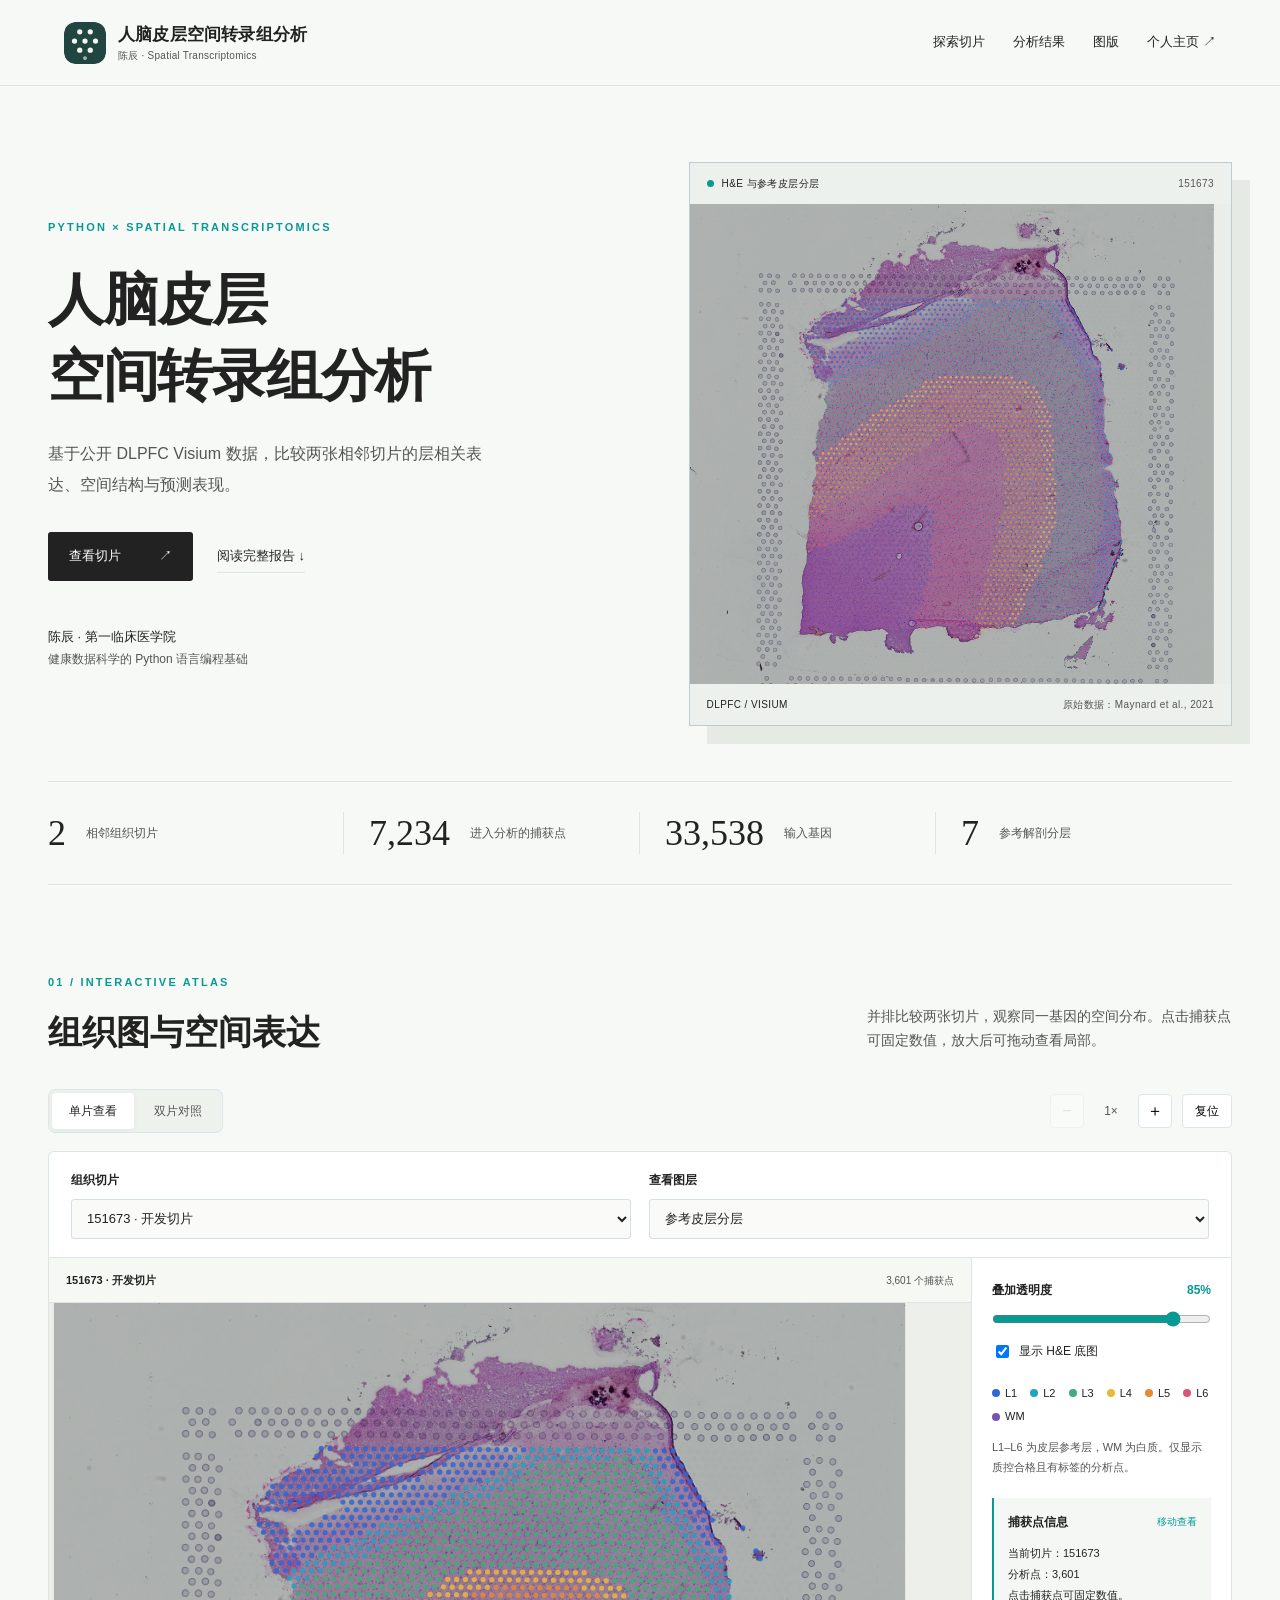
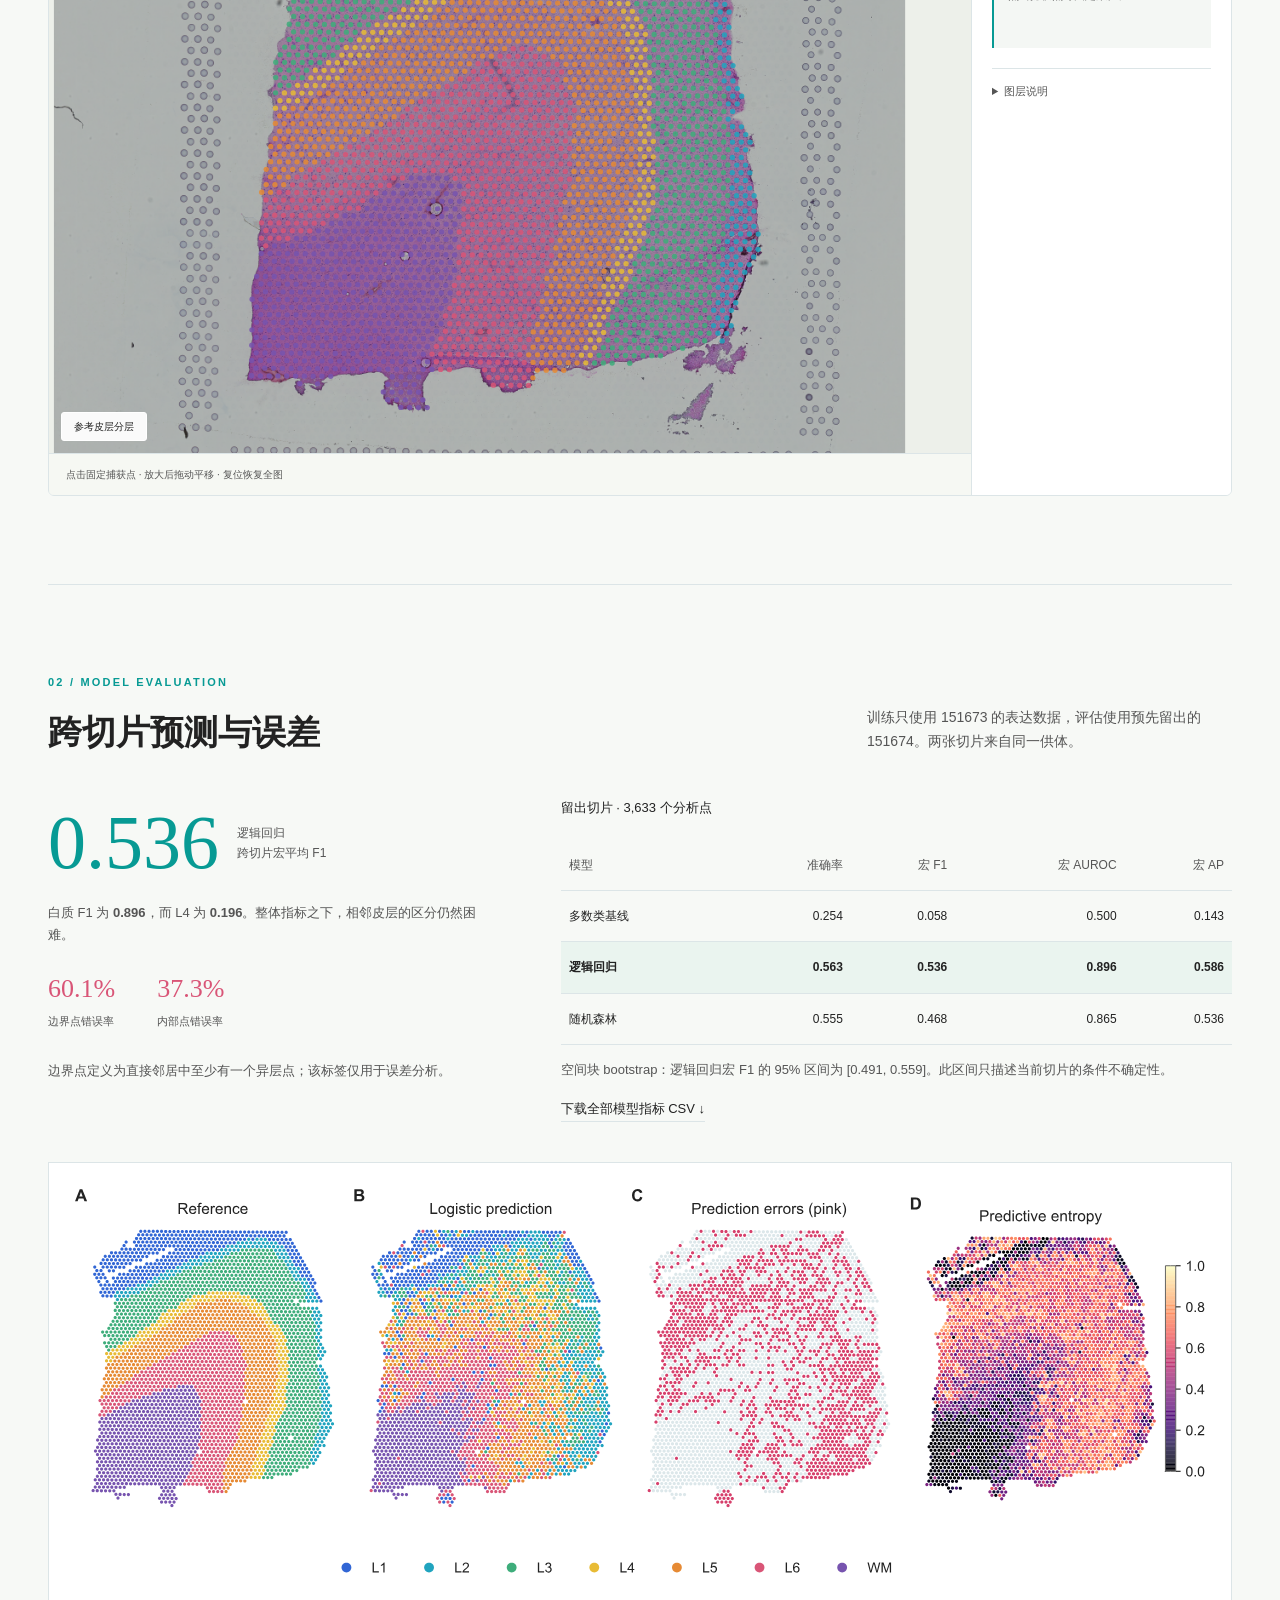
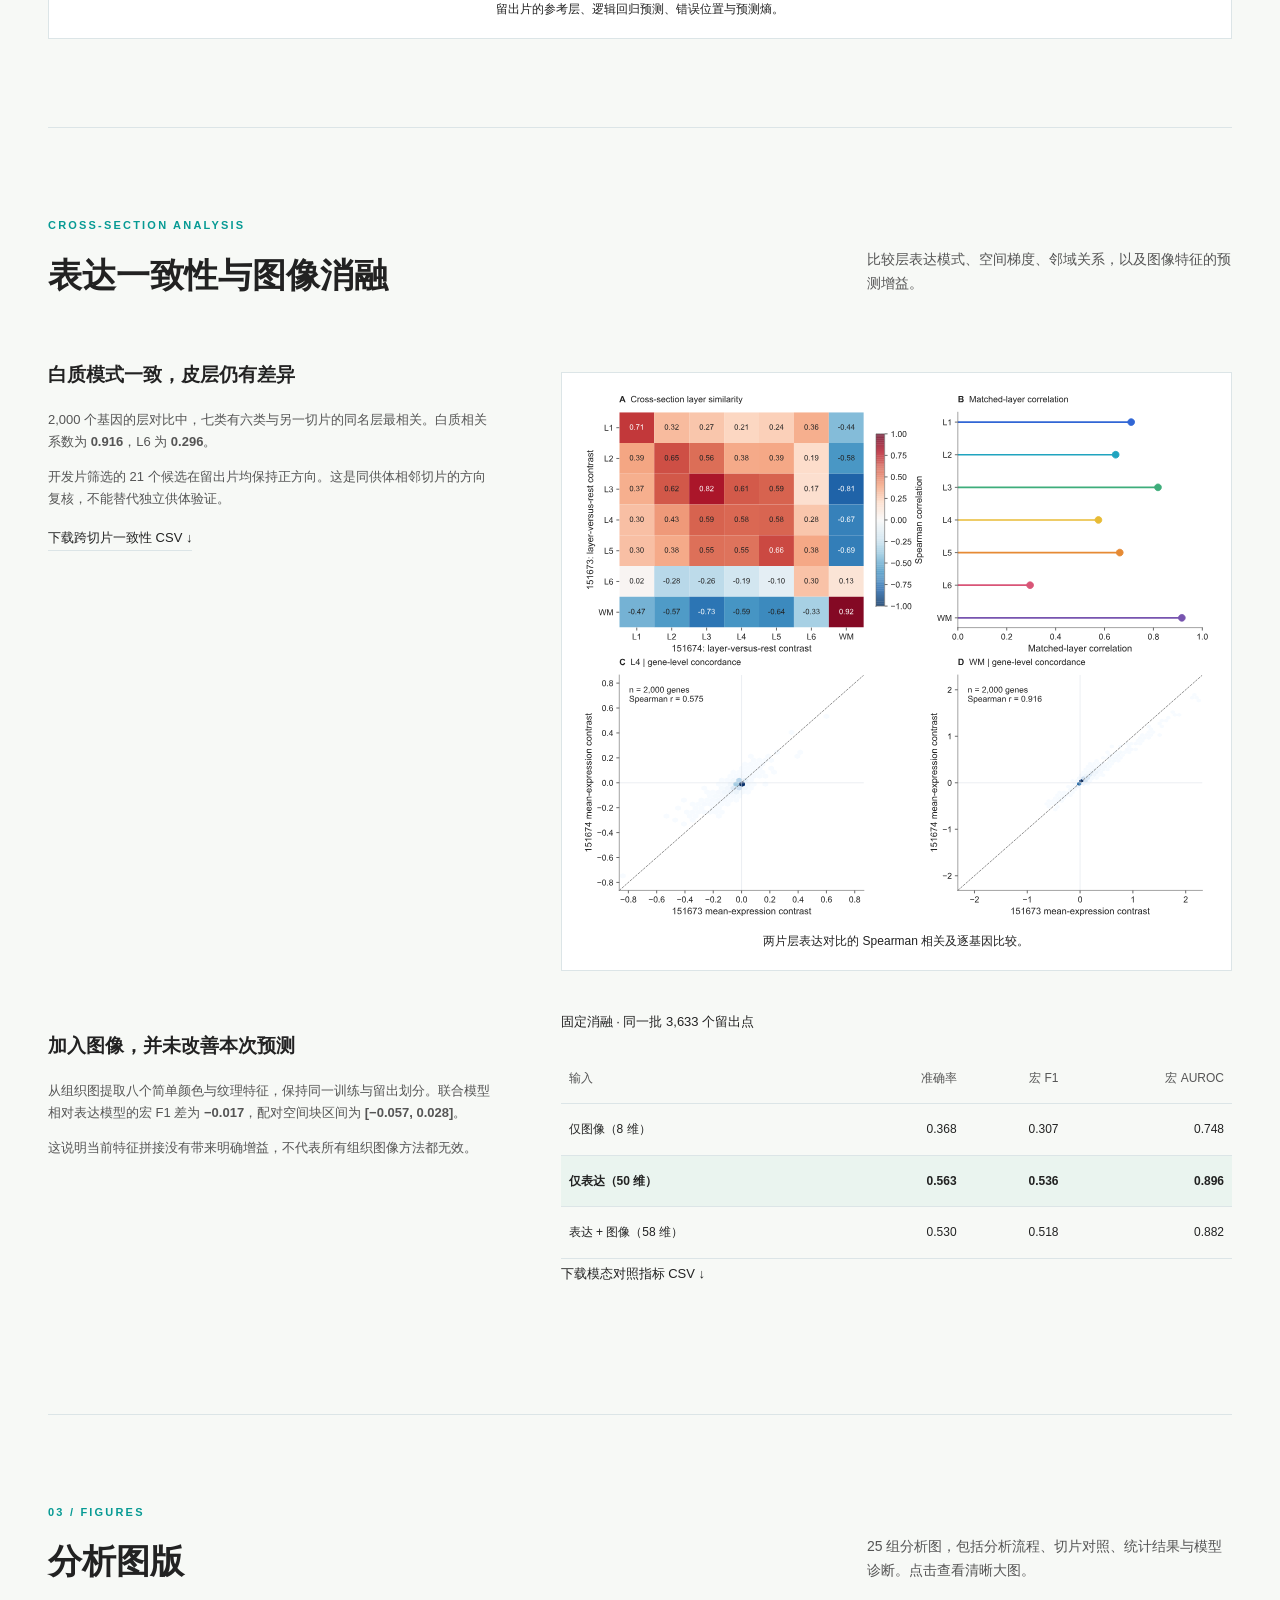
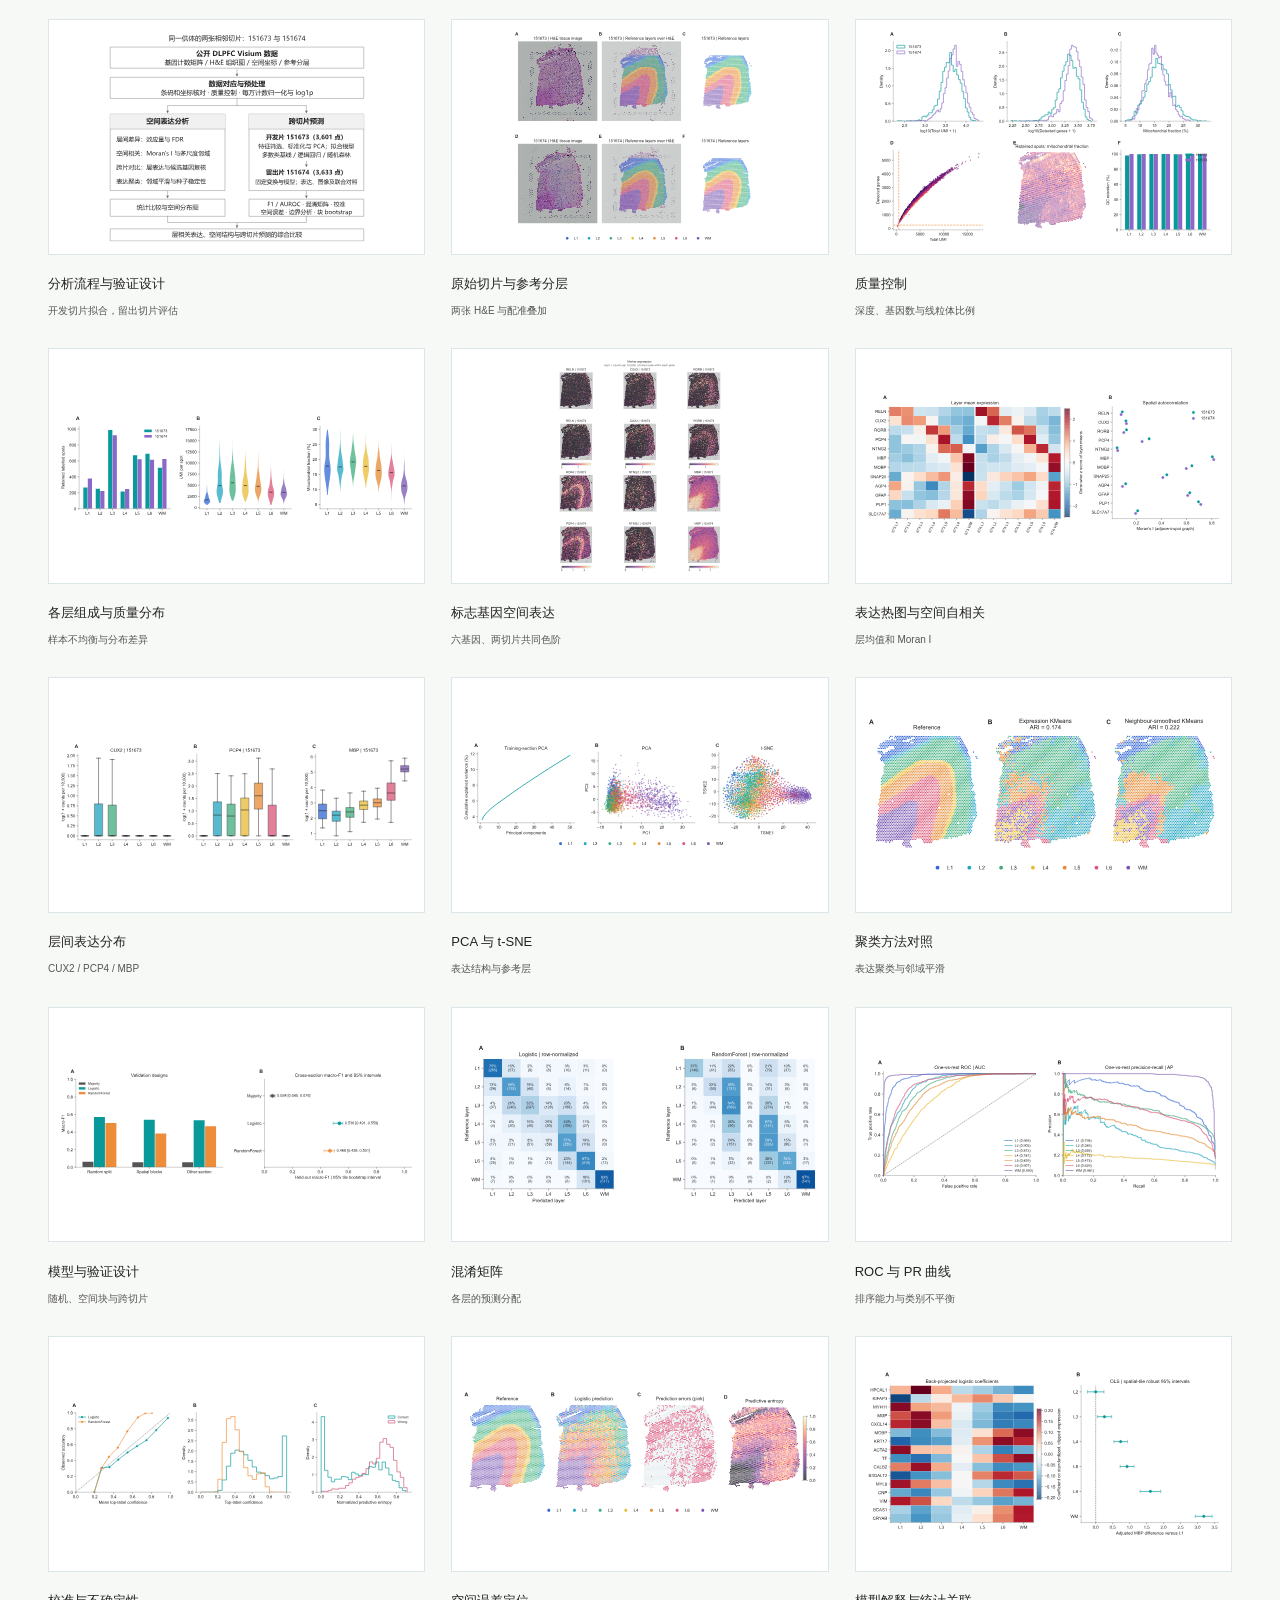
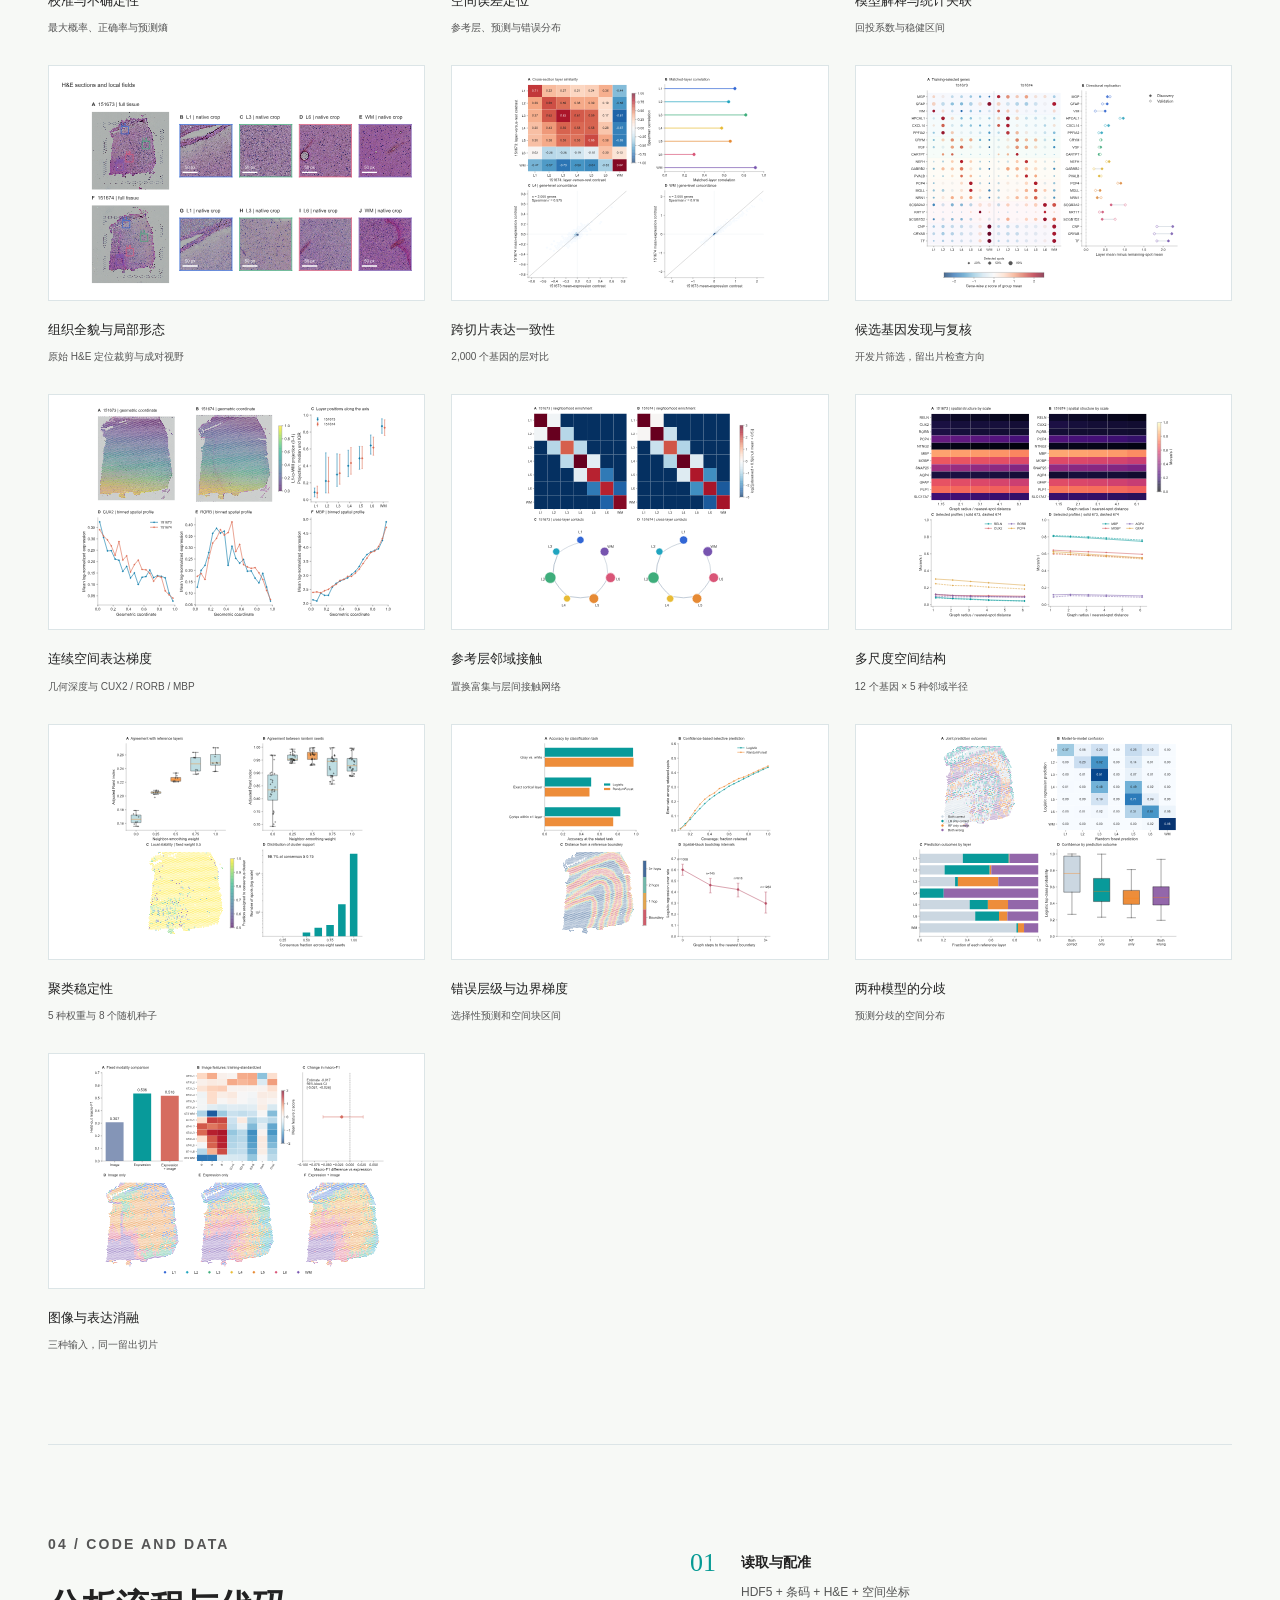
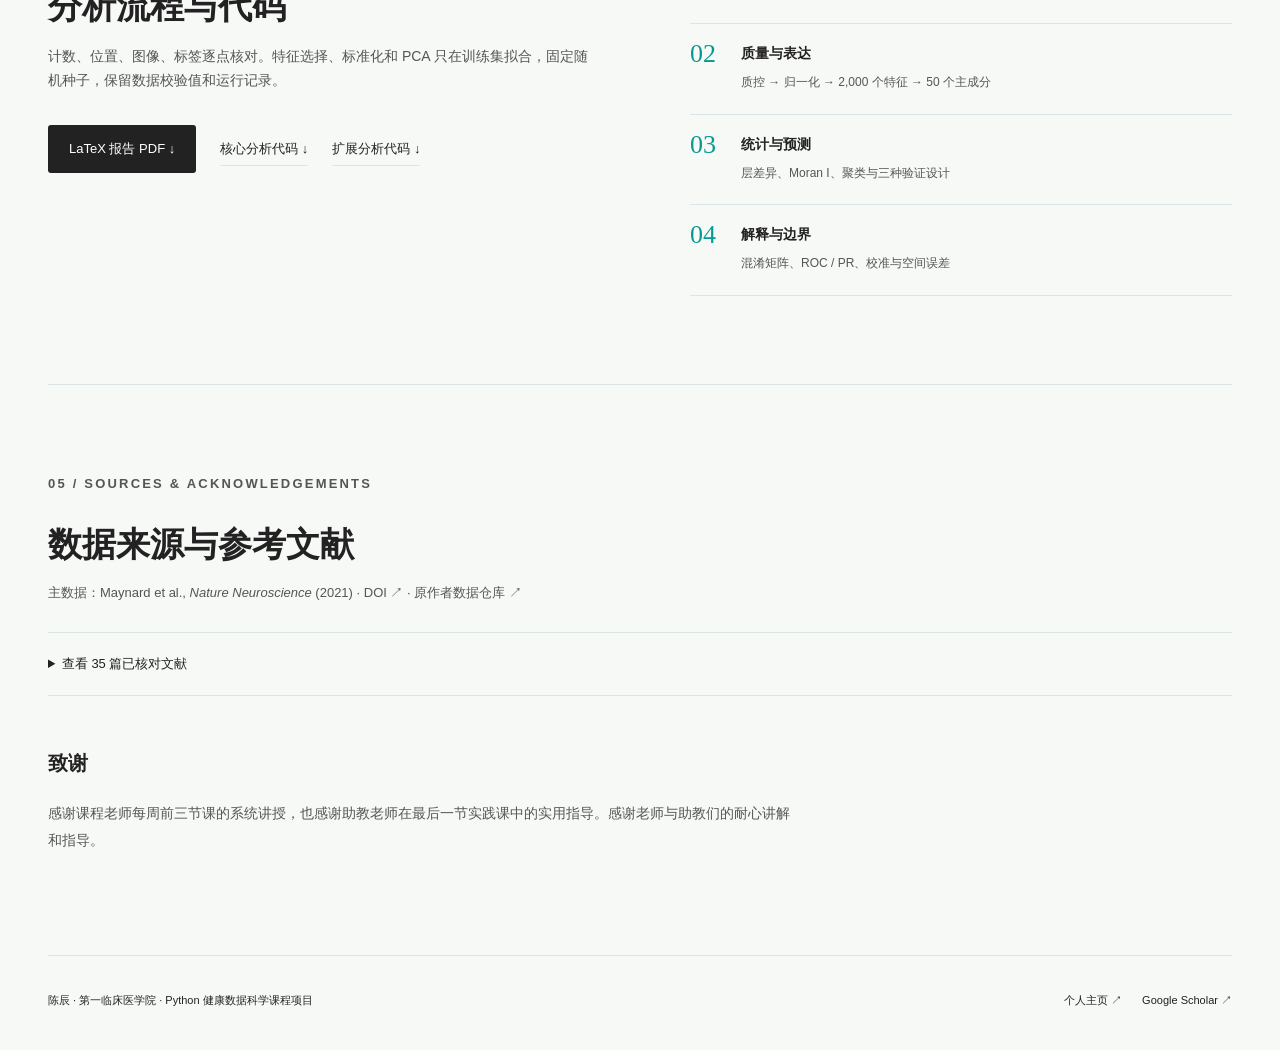
==== commit 38479bc9: "Refine project identity and interactive slice comparison" ====
--- a/docs/index.html
+++ b/docs/index.html
@@ -1,13 +1,57 @@
-<!doctype html><html lang="zh-CN"><head><meta charset="utf-8"><meta name="viewport" content="width=device-width, initial-scale=1"><title>陈辰 · 人脑皮层空间转录组分析</title><meta name="description" content="真实人脑皮层空间转录组的 Python 课程分析：原始 H&E、基因表达、跨切片预测与可复现结果。"><link rel="icon" href="assets/favicon.svg" type="image/svg+xml"><link rel="canonical" href="https://ccipad123.github.io/spatial-transcriptomics/"><meta name="site-revision" content="20261026-formal-prose"><link rel="stylesheet" href="style.css?v=20261017-github-project"></head>
-<body><header><a class="brand" href="#top"><span class="brand-mark">CC</span><b>陈辰</b><span class="brand-note">空间生物学 · 课程项目</span></a><nav aria-label="主导航"><a href="#explorer">探索切片</a><a href="#results">分析结果</a><a href="#gallery">图版</a><a href="https://ccipad123.github.io/" target="_blank" rel="noopener">个人主页 ↗</a></nav></header>
+<!doctype html><html lang="zh-CN"><head><meta charset="utf-8"><meta name="viewport" content="width=device-width, initial-scale=1"><title>人脑皮层空间转录组分析 · 陈辰</title><meta name="description" content="真实人脑皮层空间转录组的 Python 课程分析：原始 H&E、基因表达、跨切片预测与可复现结果。"><link rel="icon" href="assets/favicon.svg?v=20261026-explorer-refresh" type="image/svg+xml"><link rel="canonical" href="https://ccipad123.github.io/spatial-transcriptomics/"><meta name="site-revision" content="20261026-explorer-refresh"><link rel="stylesheet" href="style.css?v=20261026-explorer-refresh"></head>
+<body><header><a class="brand" href="#top" aria-label="人脑皮层空间转录组分析，返回首页"><img class="brand-mark" src="assets/favicon.svg?v=20261026-explorer-refresh" alt="" width="42" height="42"><span class="brand-copy"><b>人脑皮层空间转录组分析</b><small>陈辰 · Spatial Transcriptomics</small></span></a><nav aria-label="主导航"><a href="#explorer">探索切片</a><a href="#results">分析结果</a><a href="#gallery">图版</a><a href="https://ccipad123.github.io/" target="_blank" rel="noopener">个人主页 ↗</a></nav></header>
 <main id="top"><section class="hero"><div class="hero-copy"><p class="eyebrow">PYTHON × SPATIAL TRANSCRIPTOMICS</p><h1>人脑皮层<br>空间转录组分析</h1><p class="intro">基于公开 DLPFC Visium 数据，比较两张相邻切片的层相关表达、空间结构与预测表现。</p><div class="actions"><a class="button" href="#explorer">查看切片 <span>↗</span></a><a class="text-link" href="assets/course_report.pdf?v=20261026-formal-prose" target="_blank">阅读完整报告 ↓</a></div><div class="authorline">陈辰 · 第一临床医学院<br><span>健康数据科学的 Python 语言编程基础</span></div></div><div class="hero-visual"><div class="visual-top"><span class="live-dot"></span>H&E 与参考皮层分层<span>151673</span></div><svg id="hero-canvas" xmlns="http://www.w3.org/2000/svg" viewBox="0 0 900 1000" role="img" aria-label="151673 切片组织图与参考层叠加预览"></svg><div class="visual-footer">DLPFC / VISIUM<span>原始数据：Maynard et al., 2021</span></div></div></section>
 <div class="facts"><div><b>2</b><span>相邻组织切片</span></div><div><b>7,234</b><span>进入分析的捕获点</span></div><div><b>33,538</b><span>输入基因</span></div><div><b>7</b><span>参考解剖分层</span></div></div>
-<section id="explorer" class="section"><div class="section-heading"><div><p class="eyebrow">01 / INTERACTIVE ATLAS</p><h2>组织图与空间表达</h2></div><p>选择切片和图层，调整叠加透明度。将鼠标移到捕获点或触摸画布，查看该点的实际数值。</p></div><div class="explorer"><div class="canvas-wrap"><svg id="viewer" xmlns="http://www.w3.org/2000/svg" viewBox="0 0 1100 1200" role="img" aria-label="可交互空间转录组图；对应数值摘要位于右侧" tabindex="0"></svg><span class="canvas-label" id="canvas-label">151673 · 参考皮层分层</span></div><aside class="controls"><label for="sample">组织切片</label><select id="sample"><option value="151673">151673 · 开发切片</option><option value="151674">151674 · 留出切片</option></select><label for="mode">查看图层</label><select id="mode"><option value="layers">参考皮层分层</option><option value="he">H&E 组织原图</option><option value="gene">标志基因表达</option><option value="pred">逻辑回归预测</option><option value="error">预测错误位置</option><option value="entropy">预测不确定性</option></select><div id="gene-controls" hidden><label for="gene">标志基因</label><select id="gene"></select></div><label for="opacity">叠加透明度 <output id="opacity-value">85%</output></label><input id="opacity" type="range" min="0" max="100" value="85"><label class="check"><input id="histology" type="checkbox" checked> 显示 H&E 底图</label><div id="legend" class="legend"></div><p id="mode-note" class="small"></p><div class="spot-info" aria-live="polite"><b>捕获点信息</b><p id="spot-info">移动到一个捕获点，查看参考层、UMI 与当前图层数值。</p></div><p class="small">H&E 为作者发布的 2000 × 2000 像素缩小图。每个捕获点可能包含多个细胞；色阶表示表达或模型结果。</p></aside></div></section>
+<section id="explorer" class="section">
+  <div class="section-heading">
+    <div><p class="eyebrow">01 / INTERACTIVE ATLAS</p><h2>组织图与空间表达</h2></div>
+    <p>并排比较两张切片，观察同一基因的空间分布。点击捕获点可固定数值，放大后可拖动查看局部。</p>
+  </div>
+  <div class="explorer-tools">
+    <div class="view-switch" role="group" aria-label="切片显示方式">
+      <button id="single-view" type="button" aria-pressed="true">单片查看</button>
+      <button id="compare-view" type="button" aria-pressed="false">双片对照</button>
+    </div>
+    <div class="zoom-tools" role="group" aria-label="缩放控制">
+      <button id="zoom-out" type="button" aria-label="缩小切片" title="缩小">−</button>
+      <output id="zoom-value" aria-label="放大倍数">1×</output>
+      <button id="zoom-in" type="button" aria-label="放大切片" title="放大">＋</button>
+      <button id="reset-view" class="reset-view" type="button">复位</button>
+    </div>
+  </div>
+  <div class="explorer-selectors">
+    <div class="field" id="sample-control"><label for="sample">组织切片</label><select id="sample"><option value="151673">151673 · 开发切片</option><option value="151674">151674 · 留出切片</option></select></div>
+    <div class="field"><label for="mode">查看图层</label><select id="mode"><option value="layers">参考皮层分层</option><option value="he">H&amp;E 组织原图</option><option value="gene">标志基因表达</option><option value="pred">逻辑回归预测</option><option value="error">预测错误位置</option><option value="entropy">预测不确定性</option></select></div>
+    <div class="field" id="gene-controls" hidden><label for="gene">标志基因</label><select id="gene"></select></div>
+  </div>
+  <div class="explorer" id="explorer-workspace">
+    <div class="viewer-stack">
+      <div class="slice-views" id="slice-views">
+        <div class="canvas-wrap">
+          <div class="slice-title"><b id="slice-title">151673 · 开发切片</b><span id="slice-count">3,601 个捕获点</span></div>
+          <div class="svg-frame"><svg id="viewer" class="spatial-view" xmlns="http://www.w3.org/2000/svg" viewBox="0 0 1100 1200" role="img" aria-label="空间切片；点击捕获点固定数值，放大后拖动平移" aria-describedby="viewer-help" tabindex="0"></svg><span class="canvas-label" id="canvas-label">参考皮层分层</span></div>
+        </div>
+        <div class="canvas-wrap" id="compare-panel" hidden>
+          <div class="slice-title"><b>151674 · 留出切片</b><span>3,633 个捕获点</span></div>
+          <div class="svg-frame"><svg id="compare-canvas" class="spatial-view" xmlns="http://www.w3.org/2000/svg" viewBox="0 0 1100 1200" role="img" aria-label="151674 对照切片；点击捕获点固定数值，放大后拖动平移" aria-describedby="viewer-help" tabindex="0"></svg><span class="canvas-label" id="compare-label">参考皮层分层</span></div>
+        </div>
+      </div>
+      <p class="viewer-help" id="viewer-help">点击固定捕获点 · 放大后拖动平移 · 复位恢复全图</p>
+    </div>
+    <aside class="controls" aria-label="图层显示和捕获点信息">
+      <label for="opacity">叠加透明度 <output id="opacity-value">85%</output></label><input id="opacity" type="range" min="0" max="100" value="85">
+      <label class="check"><input id="histology" type="checkbox" checked> 显示 H&amp;E 底图</label>
+      <div id="legend" class="legend"></div><p id="mode-note" class="small"></p>
+      <div class="spot-info" aria-live="polite"><div class="spot-heading"><b>捕获点信息</b><span id="spot-state">移动查看</span></div><p id="spot-info"></p><button id="clear-spot" type="button" hidden>取消固定</button></div>
+      <details class="viewer-details"><summary>图层说明</summary><p class="small">H&amp;E 为作者发布的 2000 × 2000 像素缩小图。每个捕获点可能包含多个细胞。两张切片保留各自的原始坐标，未进行切片间图像配准。</p><p class="small">聚焦切片后，可用＋／－缩放、方向键平移、0 复位、Esc 取消固定。</p></details>
+    </aside>
+  </div>
+</section>
 <section id="results" class="section results-section"><div class="section-heading"><div><p class="eyebrow">02 / MODEL EVALUATION</p><h2>跨切片预测与误差</h2></div><p>训练只使用 151673 的表达数据，评估使用预先留出的 151674。两张切片来自同一供体。</p></div><div class="result-layout"><div><div class="score"><b>0.536</b><span>逻辑回归<br>跨切片宏平均 F1</span></div><p>白质 F1 为 <strong>0.896</strong>，而 L4 为 <strong>0.196</strong>。整体指标之下，相邻皮层的区分仍然困难。</p><div class="error-stat"><span><b>60.1%</b>边界点错误率</span><span><b>37.3%</b>内部点错误率</span></div><p class="small">边界点定义为直接邻居中至少有一个异层点；该标签仅用于误差分析。</p></div><div class="table-wrap"><table><caption>留出切片 · 3,633 个分析点</caption><thead><tr><th>模型</th><th>准确率</th><th>宏 F1</th><th>宏 AUROC</th><th>宏 AP</th></tr></thead><tbody id="metrics"></tbody></table><p class="small">空间块 bootstrap：逻辑回归宏 F1 的 95% 区间为 [0.491, 0.559]。此区间只描述当前切片的条件不确定性。</p><a class="text-link" href="assets/model_metrics.csv" download>下载全部模型指标 CSV ↓</a></div></div><figure class="wide-figure"><img src="assets/14_spatial_prediction_errors.svg" alt="留出切片的参考层、预测层、错误位置与预测熵对比" loading="lazy"><figcaption>留出片的参考层、逻辑回归预测、错误位置与预测熵。</figcaption></figure></section>
 <section id="extended" class="section"><div class="section-heading"><div><p class="eyebrow">CROSS-SECTION ANALYSIS</p><h2>表达一致性与图像消融</h2></div><p>比较层表达模式、空间梯度、邻域关系，以及图像特征的预测增益。</p></div><div class="result-layout"><div><h3>白质模式一致，皮层仍有差异</h3><p>2,000 个基因的层对比中，七类有六类与另一切片的同名层最相关。白质相关系数为 <strong>0.916</strong>，L6 为 <strong>0.296</strong>。</p><p>开发片筛选的 21 个候选在留出片均保持正方向。这是同供体相邻切片的方向复核，不能替代独立供体验证。</p><a class="text-link" href="assets/layer_replication.csv" download>下载跨切片一致性 CSV ↓</a></div><figure class="wide-figure"><img src="assets/18_cross_section_replication.svg" alt="两片七层表达对比相关性与 L4、白质基因对照" loading="lazy"><figcaption>两片层表达对比的 Spearman 相关及逐基因比较。</figcaption></figure></div><div class="result-layout"><div><h3>加入图像，并未改善本次预测</h3><p>从组织图提取八个简单颜色与纹理特征，保持同一训练与留出划分。联合模型相对表达模型的宏 F1 差为 <strong>−0.017</strong>，配对空间块区间为 <strong>[−0.057, 0.028]</strong>。</p><p>这说明当前特征拼接没有带来明确增益，不代表所有组织图像方法都无效。</p></div><div class="table-wrap"><table><caption>固定消融 · 同一批 3,633 个留出点</caption><thead><tr><th>输入</th><th>准确率</th><th>宏 F1</th><th>宏 AUROC</th></tr></thead><tbody id="modality-metrics"></tbody></table><a class="text-link" href="assets/modality_model_metrics.csv" download>下载模态对照指标 CSV ↓</a></div></div></section>
 <section id="gallery" class="section"><div class="section-heading"><div><p class="eyebrow">03 / FIGURES</p><h2>分析图版</h2></div><p>25 组分析图，包括分析流程、切片对照、统计结果与模型诊断。点击查看清晰大图。</p></div><div class="gallery" id="figure-grid"></div></section>
 <section class="section methods"><div><p class="eyebrow">04 / CODE AND DATA</p><h2>分析流程与代码</h2><p>计数、位置、图像、标签逐点核对。特征选择、标准化和 PCA 只在训练集拟合，固定随机种子，保留数据校验值和运行记录。</p><div class="actions"><a class="button" href="assets/course_report.pdf?v=20261026-formal-prose" target="_blank">LaTeX 报告 PDF ↓</a><a class="text-link" href="assets/analyze.py" download>核心分析代码 ↓</a><a class="text-link" href="assets/extended_analysis.py" download>扩展分析代码 ↓</a></div></div><ol class="pipeline"><li><span>01</span><div><b>读取与配准</b><p>HDF5 + 条码 + H&E + 空间坐标</p></div></li><li><span>02</span><div><b>质量与表达</b><p>质控 → 归一化 → 2,000 个特征 → 50 个主成分</p></div></li><li><span>03</span><div><b>统计与预测</b><p>层差异、Moran I、聚类与三种验证设计</p></div></li><li><span>04</span><div><b>解释与边界</b><p>混淆矩阵、ROC / PR、校准与空间误差</p></div></li></ol></section>
 <section class="section sources"><p class="eyebrow">05 / SOURCES & ACKNOWLEDGEMENTS</p><h2>数据来源与参考文献</h2><p>主数据：Maynard et al., <i>Nature Neuroscience</i> (2021) · <a href="https://doi.org/10.1038/s41593-020-00787-0" target="_blank" rel="noopener">DOI ↗</a> · <a href="https://github.com/LieberInstitute/HumanPilot" target="_blank" rel="noopener">原作者数据仓库 ↗</a></p><details><summary>查看 35 篇已核对文献</summary><ol id="references"></ol></details><div class="thanks"><h3>致谢</h3><p>感谢课程老师每周前三节课的系统讲授，也感谢助教老师在最后一节实践课中的实用指导。感谢老师与助教们的耐心讲解和指导。</p></div></section></main>
-<footer><span>陈辰 · 第一临床医学院 · Python 健康数据科学课程项目</span><div><a href="https://ccipad123.github.io/">个人主页 ↗</a><a href="https://scholar.google.com/citations?view_op=list_works&amp;hl=zh-CN&amp;user=6bYDKs4AAAAJ">Google Scholar ↗</a></div><small>公开数据教学复分析 · 非临床诊断工具 · 数据与文献核对：2026-10-12</small></footer>
+<footer><span>陈辰 · 第一临床医学院 · Python 健康数据科学课程项目</span><div><a href="https://ccipad123.github.io/">个人主页 ↗</a><a href="https://scholar.google.com/citations?view_op=list_works&amp;hl=zh-CN&amp;user=6bYDKs4AAAAJ">Google Scholar ↗</a></div></footer>
 <dialog id="image-dialog"><button id="close-dialog" aria-label="关闭大图">×</button><img id="dialog-image" alt=""><p id="dialog-caption"></p><div class="dialog-actions"><a id="download-svg" href="assets/01_mindmap.svg" download>下载 SVG</a></div></dialog>
-<script src="data.js"></script><script src="results.js"></script><script src="references.js"></script><script src="app.js?v=20261017-github-project"></script></body></html>
+<script src="data.js"></script><script src="results.js"></script><script src="references.js"></script><script src="app.js?v=20261026-explorer-refresh"></script></body></html>
--- a/docs/style.css
+++ b/docs/style.css
@@ -1,3 +1,94 @@
 :root{--ink:#222222;--muted:#555555;--teal:#079a94;--line:#dce5e7;--paper:#f7f9f6;--rose:#d95577}*{box-sizing:border-box}html{scroll-behavior:smooth;scroll-padding-top:90px}body{margin:0;background:var(--paper);color:var(--ink);font-family:-apple-system,BlinkMacSystemFont,"PingFang SC","Microsoft YaHei",sans-serif;line-height:1.7}a{color:inherit;text-decoration:none}a:hover{color:var(--teal)}button,select,input{font:inherit}button,a,select,input,summary{touch-action:manipulation}a:focus-visible,button:focus-visible,select:focus-visible,summary:focus-visible,input:focus-visible{outline:3px solid #e59c29;outline-offset:4px}header{height:86px;padding:0 5%;display:flex;align-items:center;justify-content:space-between;background:#f7f9f6f0;border-bottom:1px solid var(--line);position:sticky;top:0;z-index:10;backdrop-filter:blur(16px)}.brand{display:flex;gap:14px;align-items:center}.brand-mark{border:1px solid var(--ink);width:38px;height:38px;display:grid;place-items:center;font-family:Georgia,serif;font-size:18px}.brand-note{font-size:12px;color:var(--muted);border-left:1px solid var(--line);padding-left:15px}nav{display:flex;gap:28px;font-size:13px}main{max-width:1280px;margin:auto;padding:0 48px}.hero{display:grid;grid-template-columns:1.05fr 1fr;gap:70px;align-items:center;padding:76px 0 55px}.eyebrow{font-size:11px;letter-spacing:2.2px;font-weight:700;color:var(--teal);margin:0 0 25px}h1{font-family:"Songti SC","Noto Serif CJK SC",serif;font-weight:600;font-size:clamp(42px,4.4vw,64px);line-height:1.35;letter-spacing:-1.5px;margin:0 0 24px}h1 span{color:var(--teal)}.intro{font-size:16px;color:var(--muted);max-width:440px;line-height:1.95}.actions{display:flex;align-items:center;flex-wrap:wrap;gap:24px;margin:32px 0}.button{display:inline-flex;gap:38px;background:var(--ink);color:#fff;padding:13px 21px;font-size:13px;border-radius:3px}.button:hover{background:var(--teal);color:white}.text-link{font-size:13px;border-bottom:1px solid var(--line);padding:5px 0}.authorline{margin-top:45px;font-size:13px}.authorline span{font-size:12px;color:var(--muted)}.hero-visual{border:1px solid #bdccd1;background:#edf1ed;box-shadow:18px 18px 0 #e5ebe4}.visual-top,.visual-footer{padding:12px 17px;display:flex;align-items:center;gap:8px;font-size:10px;letter-spacing:.4px}.visual-top>span:last-child,.visual-footer>span{margin-left:auto;color:var(--muted)}.live-dot{height:7px;width:7px;border-radius:50%;background:var(--teal)}#hero-canvas{display:block;width:100%;height:auto;max-height:480px;object-fit:contain;background:#e9eeea}.facts{display:grid;grid-template-columns:repeat(4,1fr);border-top:1px solid var(--line);border-bottom:1px solid var(--line);padding:30px 0}.facts div{display:flex;align-items:center;gap:20px;padding-left:25px;border-right:1px solid var(--line)}.facts div:first-child{padding-left:0}.facts div:last-child{border:0}.facts b{font:36px Georgia,serif;font-variant-numeric:tabular-nums}.facts span{font-size:12px;color:var(--muted)}.section{padding:88px 0;border-bottom:1px solid var(--line)}.section-heading{display:flex;justify-content:space-between;gap:40px;margin-bottom:32px;align-items:flex-end}h2{font-family:"Songti SC",serif;font-size:34px;font-weight:600;line-height:1.45;margin:0}.section-heading>p{max-width:365px;color:var(--muted);font-size:14px;margin:0 0 4px}.section-heading .eyebrow{margin-bottom:16px}.explorer{display:grid;grid-template-columns:minmax(0,1fr) 285px;border:1px solid var(--line);background:white}.canvas-wrap{position:relative;background:#edf0ea;overflow:hidden;display:flex;align-items:center;justify-content:center}#viewer{width:100%;max-height:750px;object-fit:contain;display:block;cursor:crosshair}.canvas-label{position:absolute;left:20px;bottom:18px;background:#fffffff0;padding:5px 12px;font-size:11px;border:1px solid #ffffff}.controls{padding:25px 23px;border-left:1px solid var(--line)}label:not(.check){display:block;font-size:12px;font-weight:600;margin:0 0 8px}select{width:100%;padding:9px 11px;background:#f8faf9;border:1px solid #d3dfe1;border-radius:3px;color:var(--ink);font-size:12px;margin-bottom:20px}input[type=range]{width:100%;accent-color:var(--teal);margin:0 0 14px}.check{font-size:12px;display:flex;align-items:center;gap:7px}output{float:right;color:var(--teal)}.legend{display:flex;flex-wrap:wrap;gap:5px 13px;margin:22px 0 12px;font-size:11px}.legend span{display:flex;align-items:center;gap:5px}.legend i{width:8px;height:8px;border-radius:50%;display:inline-block}.gradient{width:100%;height:9px;background:linear-gradient(90deg,#100e27,#812581,#e45666,#f9d494)}.legend .scale{display:flex;width:100%;justify-content:space-between;font-size:10px}.small{font-size:11px;color:var(--muted);line-height:1.8}.spot-info{padding:15px;background:#f2f6f4;border-left:2px solid var(--teal);margin-top:20px;min-height:138px}.spot-info b{font-size:12px}.spot-info p{font-size:11px;word-break:break-word;white-space:pre-line;margin-bottom:0}.result-layout{display:grid;grid-template-columns:.8fr 1.2fr;gap:65px;margin:40px 0}.score{display:flex;align-items:center;gap:18px}.score>b{font:76px Georgia,serif;color:var(--teal);line-height:1.2}.score>span{font-size:12px;color:var(--muted)}.result-layout p{font-size:13px;color:var(--muted)}.error-stat{display:flex;gap:42px;padding:15px 0}.error-stat span{font-size:11px;color:var(--muted)}.error-stat b{display:block;font:26px Georgia,serif;color:var(--rose);margin-bottom:8px}table{width:100%;border-collapse:collapse;font-size:12px;white-space:nowrap}caption{text-align:left;font-size:13px;padding-bottom:20px;color:var(--ink)}td,th{text-align:right;padding:15px 8px;border-bottom:1px solid var(--line);font-variant-numeric:tabular-nums}th:first-child,td:first-child{text-align:left}th{font-weight:500;color:var(--muted)}tbody tr:nth-child(2){background:#eaf4ef;font-weight:600}.table-wrap{overflow-x:auto}.wide-figure{margin:32px 0 0;background:white;border:1px solid var(--line);padding:18px}.wide-figure img{width:100%;height:auto;display:block}figcaption{font-size:12px;color:var(--ink);text-align:center;padding-top:10px}.gallery{display:grid;grid-template-columns:repeat(3,1fr);gap:26px}.gallery button{background:transparent;border:0;padding:0;text-align:left;color:var(--ink);cursor:zoom-in}.gallery img{width:100%;aspect-ratio:1.6;object-fit:contain;background:white;border:1px solid var(--line);padding:10px;transition:transform .2s}.gallery button:hover img{transform:translateY(-4px)}.gallery b{display:block;font-size:13px;font-weight:500;margin-top:10px}.gallery span{font-size:10px;color:var(--muted)}.methods{display:grid;grid-template-columns:1fr 1fr;gap:100px}.methods p{font-size:14px;color:var(--muted)}.pipeline{padding:0;list-style:none;margin:0}.pipeline li{display:flex;gap:25px;border-bottom:1px solid var(--line);padding:15px 0}.pipeline li>span{font:26px Georgia,serif;color:var(--teal)}.pipeline b{font-weight:600;font-size:14px}.pipeline p{font-size:12px;margin:6px 0}.sources>p{font-size:13px;color:var(--muted)}.sources details{margin-top:28px;border-top:1px solid var(--line);border-bottom:1px solid var(--line);padding:20px 0}.sources summary{font-size:13px;cursor:pointer}.sources li{font-size:12px;padding:7px 0}.sources li a{color:var(--teal)}.thanks{max-width:750px;padding-top:30px}.thanks h3{font-size:20px}.thanks p{font-size:14px;line-height:1.9;color:var(--muted)}footer{max-width:1280px;margin:auto;padding:35px 48px 40px;display:flex;gap:25px;flex-wrap:wrap;justify-content:space-between;font-size:11px}footer div{display:flex;gap:20px}footer small{width:100%;color:var(--muted)}dialog{max-width:96vw;max-height:94vh;border:0;padding:30px;background:white;box-shadow:0 20px 90px #0004}dialog::backdrop{background:#18324dcc}dialog img{display:block;max-width:88vw;max-height:77vh;object-fit:contain}dialog p{font-size:13px;margin-bottom:0}dialog button{position:absolute;right:7px;top:3px;border:0;background:white;font-size:24px;cursor:pointer}@media(max-width:950px){main{padding:0 25px}header{padding:0 25px}.brand-note{display:none}.hero{gap:35px;padding-top:45px}.hero h1{font-size:42px}.facts b{font-size:28px}.facts div{gap:12px;padding-left:15px}.section-heading{align-items:start}.explorer{grid-template-columns:minmax(0,1fr) 240px}.controls{padding:20px 15px}.result-layout{gap:35px}.methods{gap:45px}.gallery{gap:15px}}@media(max-width:650px){header{height:70px;padding:0 18px}.brand{gap:8px}nav{gap:16px;font-size:11px}nav a:nth-child(2),nav a:nth-child(3){display:none}main{padding:0 18px}.hero{grid-template-columns:1fr;padding:35px 0 38px;gap:30px}.hero h1{font-size:44px}.intro{font-size:14px}.authorline{margin-top:25px}.hero-visual{box-shadow:8px 8px 0 #e5ebe4;margin-right:8px}#hero-canvas{max-height:390px}.facts{grid-template-columns:1fr 1fr;gap:22px;padding:25px 0}.facts div,.facts div:first-child{padding-left:10px}.facts div:nth-child(2){border:0}.facts b{font-size:30px}.facts span{font-size:10px}.section{padding:52px 0}.section-heading{display:block}.section-heading>p{margin-top:20px}h2{font-size:30px}.explorer{grid-template-columns:1fr}.controls{border-left:0;border-top:1px solid var(--line);padding:22px}.canvas-wrap{min-height:360px}.canvas-label{left:12px;bottom:12px}.result-layout{grid-template-columns:1fr;gap:25px}.gallery{grid-template-columns:1fr 1fr;gap:18px 12px}.gallery img{padding:5px}.gallery b{font-size:11px}.wide-figure{padding:5px}.methods{grid-template-columns:1fr;gap:25px}footer{padding:28px 18px}dialog{padding:25px 10px 15px}}@media(prefers-reduced-motion:reduce){html{scroll-behavior:auto}*{transition:none!important}}
 
 #viewer{height:auto;aspect-ratio:1100/1200}#hero-canvas{aspect-ratio:900/1000}.dialog-actions{display:flex;gap:22px;padding-top:10px;font-size:12px;text-decoration:underline}
+
+
+/* Project identity and slice exploration. */
+[hidden]{display:none!important}
+.brand{gap:12px;min-width:0}
+.brand-mark{display:block;width:42px;height:42px;flex:0 0 42px;border:0;border-radius:12px}
+.brand-copy{display:flex;flex-direction:column;gap:1px;line-height:1.5}
+.brand-copy b{font-size:17px;font-weight:600;letter-spacing:.2px}
+.brand-copy small{font-size:10px;color:var(--muted);letter-spacing:.25px}
+.explorer-tools{display:flex;align-items:center;justify-content:space-between;gap:14px;margin-bottom:18px}
+.view-switch{display:inline-flex;gap:3px;border:1px solid var(--line);border-radius:7px;background:#edf2ed;padding:3px}
+.view-switch button{border:0;border-radius:4px;background:transparent;padding:8px 17px;font-size:12px;color:var(--muted);cursor:pointer}
+.view-switch button[aria-pressed=true]{background:#fff;color:var(--ink);box-shadow:0 1px 4px #142e2510}
+.view-switch button:disabled{cursor:default;opacity:.4}
+.zoom-tools{display:flex;align-items:center;gap:5px}
+.zoom-tools button{background:white;border:1px solid var(--line);border-radius:4px;width:34px;height:34px;cursor:pointer;line-height:1}
+.zoom-tools button:hover:not(:disabled){border-color:var(--teal);color:var(--teal)}
+.zoom-tools button:disabled{opacity:.35;cursor:default}
+.zoom-tools output{float:none;min-width:44px;text-align:center;font-size:12px;font-variant-numeric:tabular-nums;color:var(--muted)}
+.zoom-tools .reset-view{width:auto;padding:0 12px;font-size:12px;margin-left:5px}
+.explorer-selectors{display:flex;gap:18px;padding:18px 22px;background:#fff;border:1px solid var(--line);border-bottom:0;border-radius:6px 6px 0 0}
+.explorer-selectors .field{flex:1;min-width:0}
+.explorer-selectors select{margin:0;background:#fafbf9;font-size:13px;min-height:40px}
+.explorer{grid-template-columns:minmax(0,1fr) 260px;border-radius:0 0 6px 6px;overflow:hidden}
+.viewer-stack{min-width:0;background:#edf0ea;align-self:start}
+.slice-views{display:grid;grid-template-columns:minmax(0,1fr)}
+.slice-views.is-comparing{grid-template-columns:repeat(2,minmax(0,1fr))}
+.canvas-wrap{display:block;min-width:0;min-height:0;background:#edf0ea}
+.slice-views.is-comparing>.canvas-wrap+.canvas-wrap{border-left:1px solid var(--line)}
+.slice-title{display:flex;align-items:center;justify-content:space-between;gap:10px;flex-wrap:wrap;padding:13px 17px;font-size:11px;background:#f6f8f3;border-bottom:1px solid #dce5e7}
+.slice-title b{font-weight:600}
+.slice-title span{font-size:10px;color:var(--muted);font-variant-numeric:tabular-nums}
+.svg-frame{position:relative;overflow:hidden}
+.spatial-view,#viewer{display:block;width:100%;height:auto;aspect-ratio:1100/1200;max-height:750px;cursor:crosshair;touch-action:pan-y}
+.spatial-view.is-zoomed{cursor:grab;touch-action:none}
+.spatial-view.is-dragging{cursor:grabbing}
+.selected-spot{filter:drop-shadow(0 0 2px #18352c)}
+.canvas-label{font-size:10px;left:12px;bottom:12px;pointer-events:none;border-radius:3px;max-width:calc(100% - 24px)}
+.viewer-help{margin:0;padding:12px 17px;font-size:10px;color:var(--muted);background:#f6f8f3;border-top:1px solid var(--line)}
+.controls{padding:22px 20px;align-self:stretch;background:white}
+.spot-info{padding:14px;background:#f4f7f4;min-height:150px}
+.spot-heading{display:flex;align-items:center;justify-content:space-between;gap:8px}
+.spot-heading span{font-size:10px;color:var(--teal)}
+.spot-info p{line-height:1.9;font-variant-numeric:tabular-nums}
+#clear-spot{border:0;border-bottom:1px solid #b7cbc0;background:none;padding:0;margin-top:12px;font-size:11px;cursor:pointer;color:var(--muted)}
+.viewer-details{margin-top:20px;border-top:1px solid var(--line);padding-top:13px}
+.viewer-details summary{font-size:11px;color:var(--muted);cursor:pointer}
+.viewer-details p{margin-bottom:0}
+@media(max-width:1100px){
+  .explorer{grid-template-columns:minmax(0,1fr) 235px}
+  .controls{padding:20px 16px}
+  .slice-title{padding:11px 13px;gap:2px}
+}
+@media(max-width:850px){
+  .brand-copy b{font-size:15px}
+  nav{gap:18px}
+  .explorer{grid-template-columns:1fr}
+  .controls{border-left:0;border-top:1px solid var(--line);display:grid;grid-template-columns:1fr 1fr;gap:0 28px}
+  .controls>label,.controls>input,.controls>.legend,.controls>#mode-note{grid-column:1}
+  .controls>.spot-info{grid-column:2;grid-row:1/6;margin:0}
+  .controls>.viewer-details{grid-column:1/-1}
+}
+@media(max-width:650px){
+  header{height:72px;gap:12px}
+  .brand{gap:9px}
+  .brand-mark{width:33px;height:33px;flex-basis:33px;border-radius:9px}
+  .brand-copy b{font-size:14px;letter-spacing:0}
+  .brand-copy small{font-size:9px;letter-spacing:0}
+  nav a:not(:last-child){display:none}
+  nav{flex-shrink:0;font-size:10px}
+  .explorer-tools{gap:8px;flex-wrap:wrap}
+  .view-switch button{padding:7px 12px;font-size:11px}
+  .zoom-tools{gap:3px}
+  .zoom-tools button{width:30px;height:30px}
+  .zoom-tools output{min-width:33px;font-size:11px}
+  .zoom-tools .reset-view{margin-left:2px;padding:0 9px;font-size:11px}
+  .explorer-selectors{gap:12px;padding:15px;flex-wrap:wrap}
+  .explorer-selectors .field{flex:1 1 calc(50% - 12px)}
+  .explorer-selectors select{font-size:12px;padding:8px;min-height:40px}
+  .slice-views.is-comparing{grid-template-columns:1fr}
+  .slice-views.is-comparing>.canvas-wrap+.canvas-wrap{border-left:0;border-top:1px solid var(--line)}
+  .slice-title{flex-wrap:nowrap}
+  .viewer-help{font-size:9px;padding:11px 13px}
+  .controls{display:block;padding:20px}
+  .controls>.spot-info{margin-top:20px}
+  .section-heading>p{max-width:100%}
+}
+@media(max-width:360px){.brand-copy b{font-size:12px}.brand-copy small{font-size:8px}.brand-mark{width:29px;height:29px;flex-basis:29px}header{padding:0 14px}}
+
+.spatial-view:focus-visible{outline:3px solid #e59c29;outline-offset:-3px}
+.gradient{background:linear-gradient(90deg,#100e27,#5b1c6e,#aa337e,#eb645d,#f9d494)}
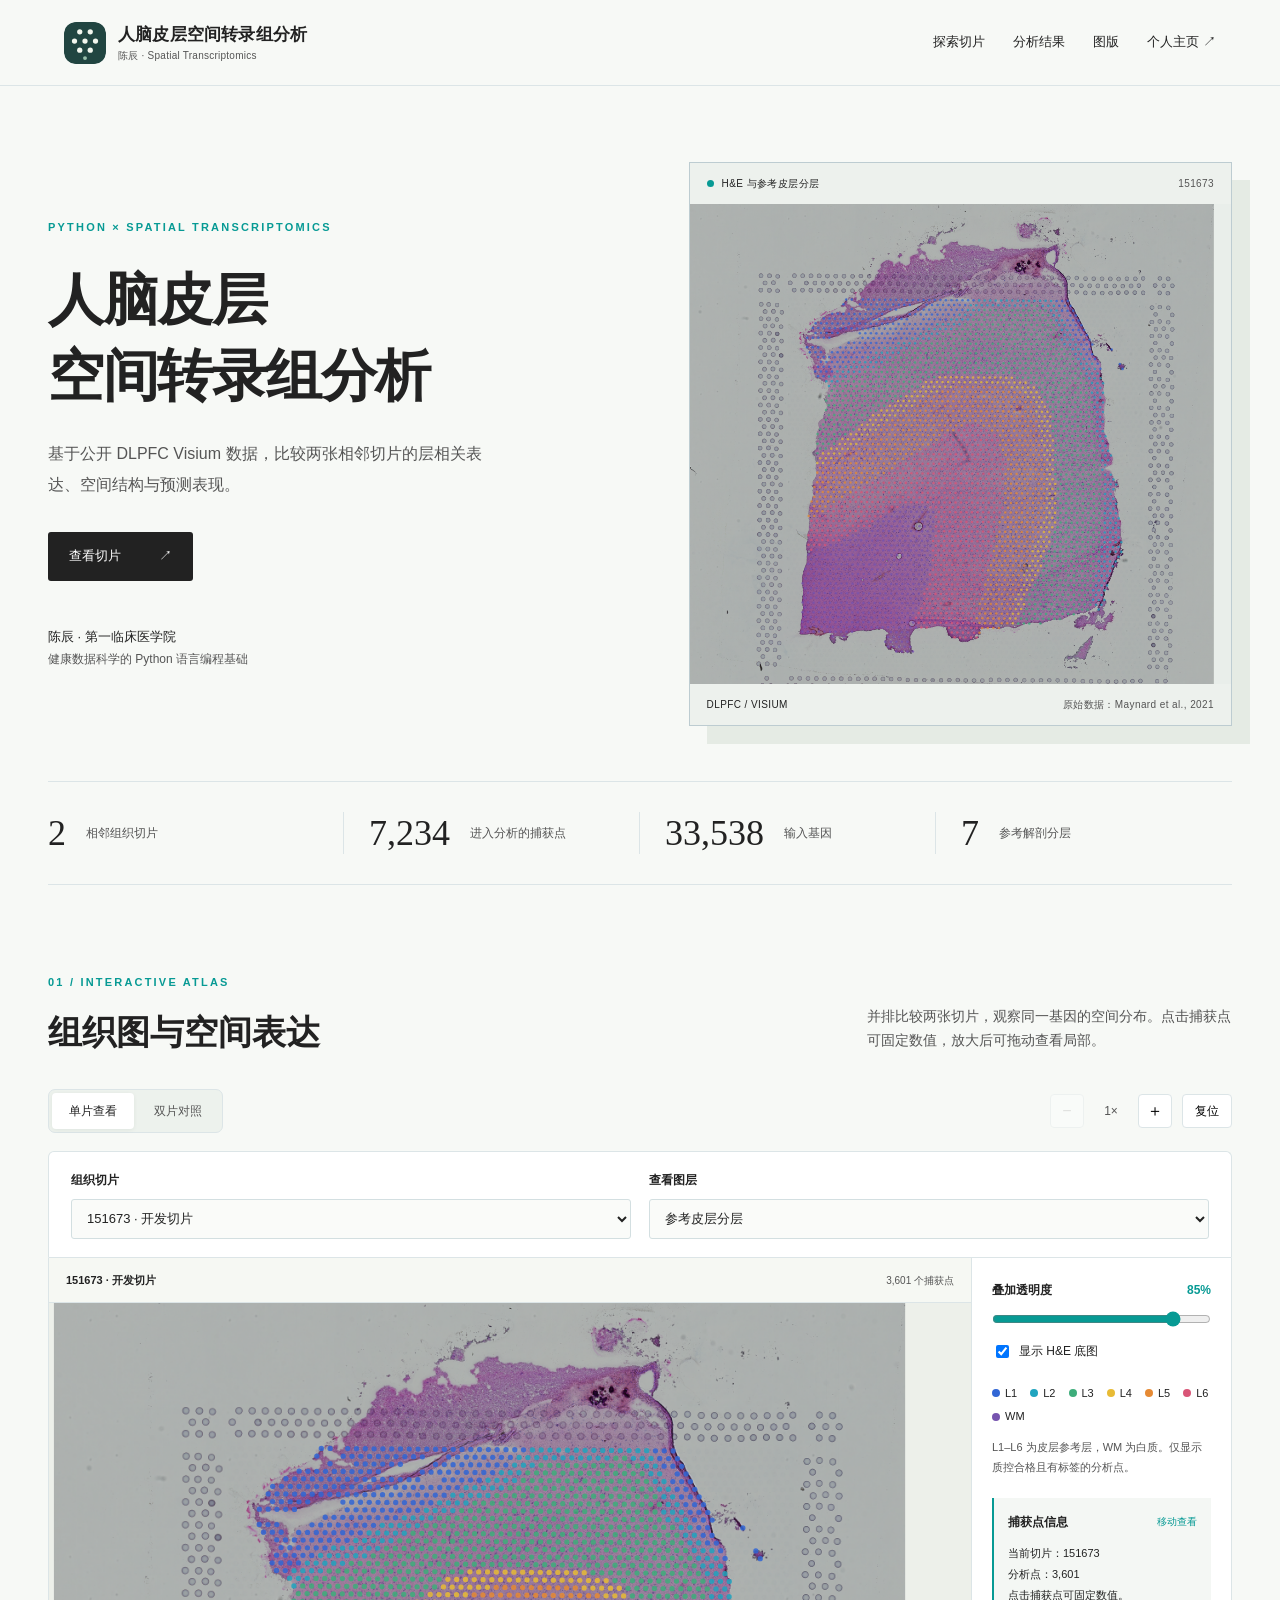
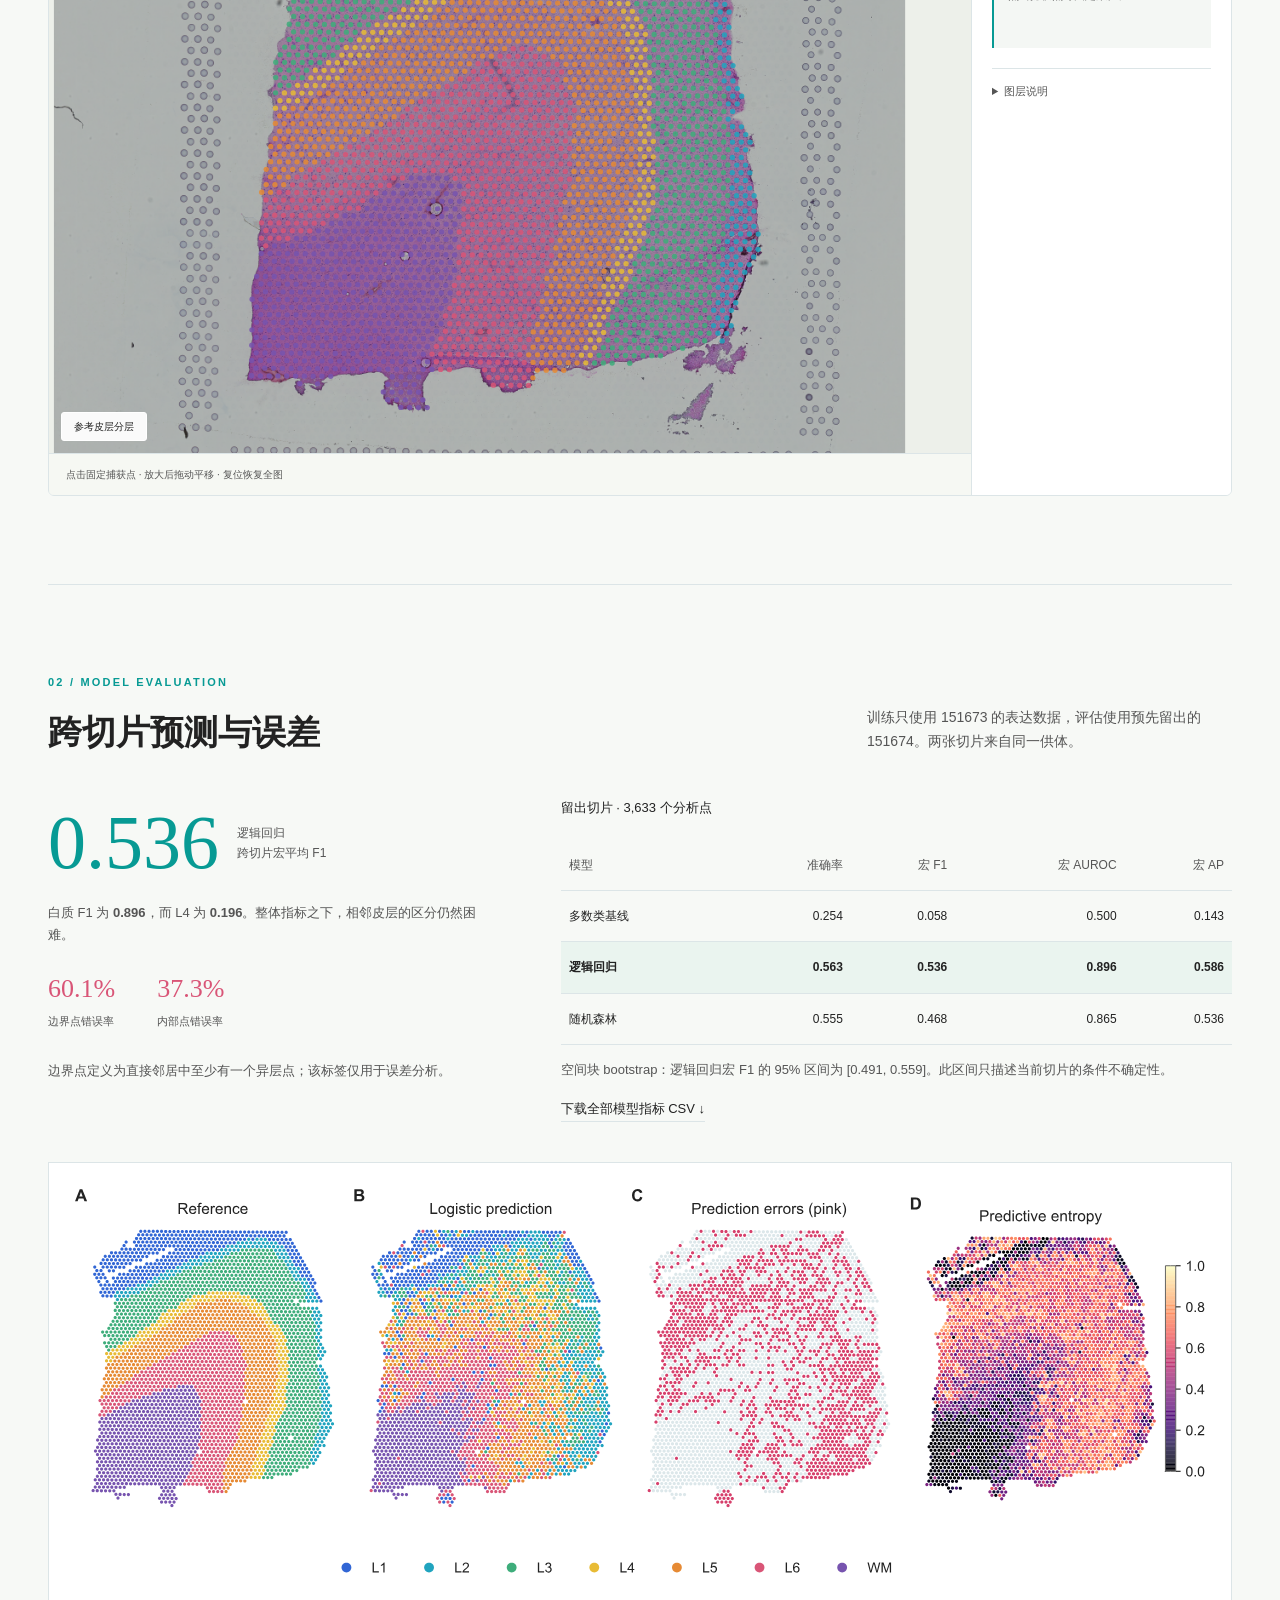
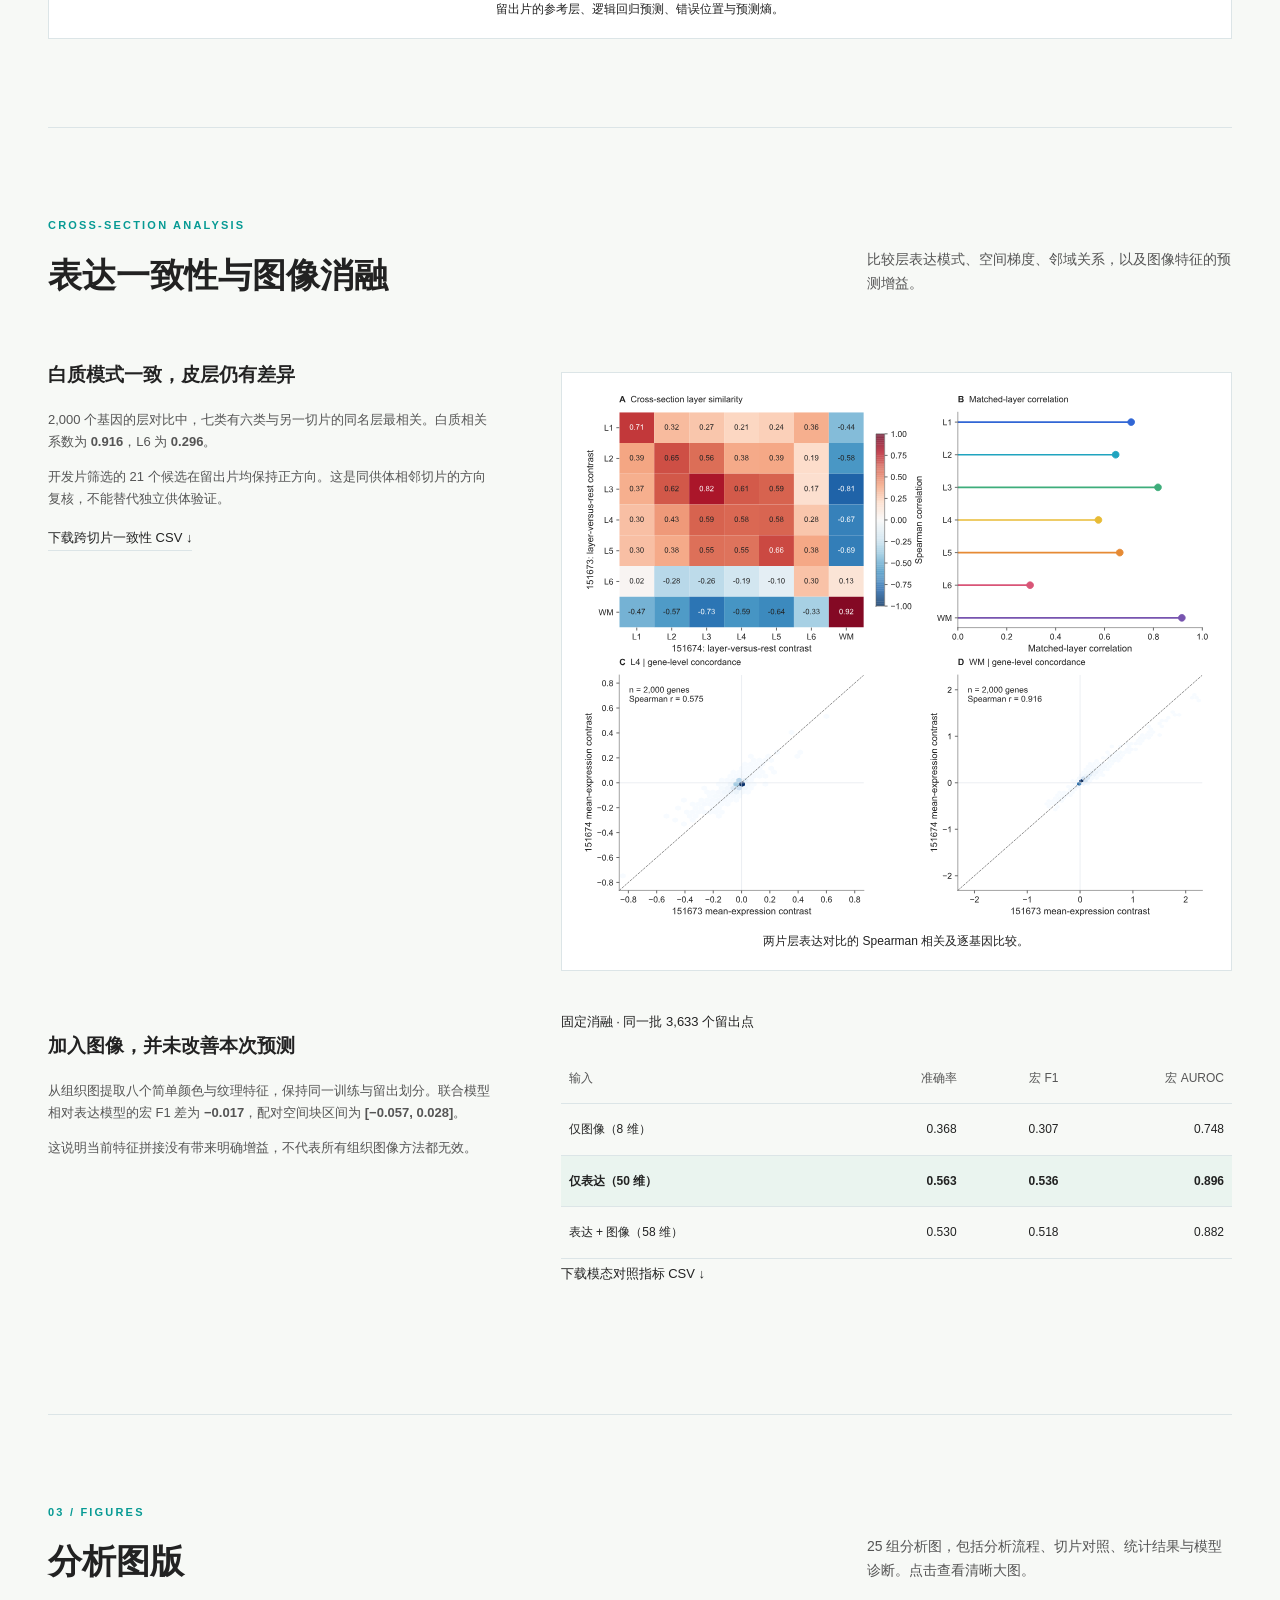
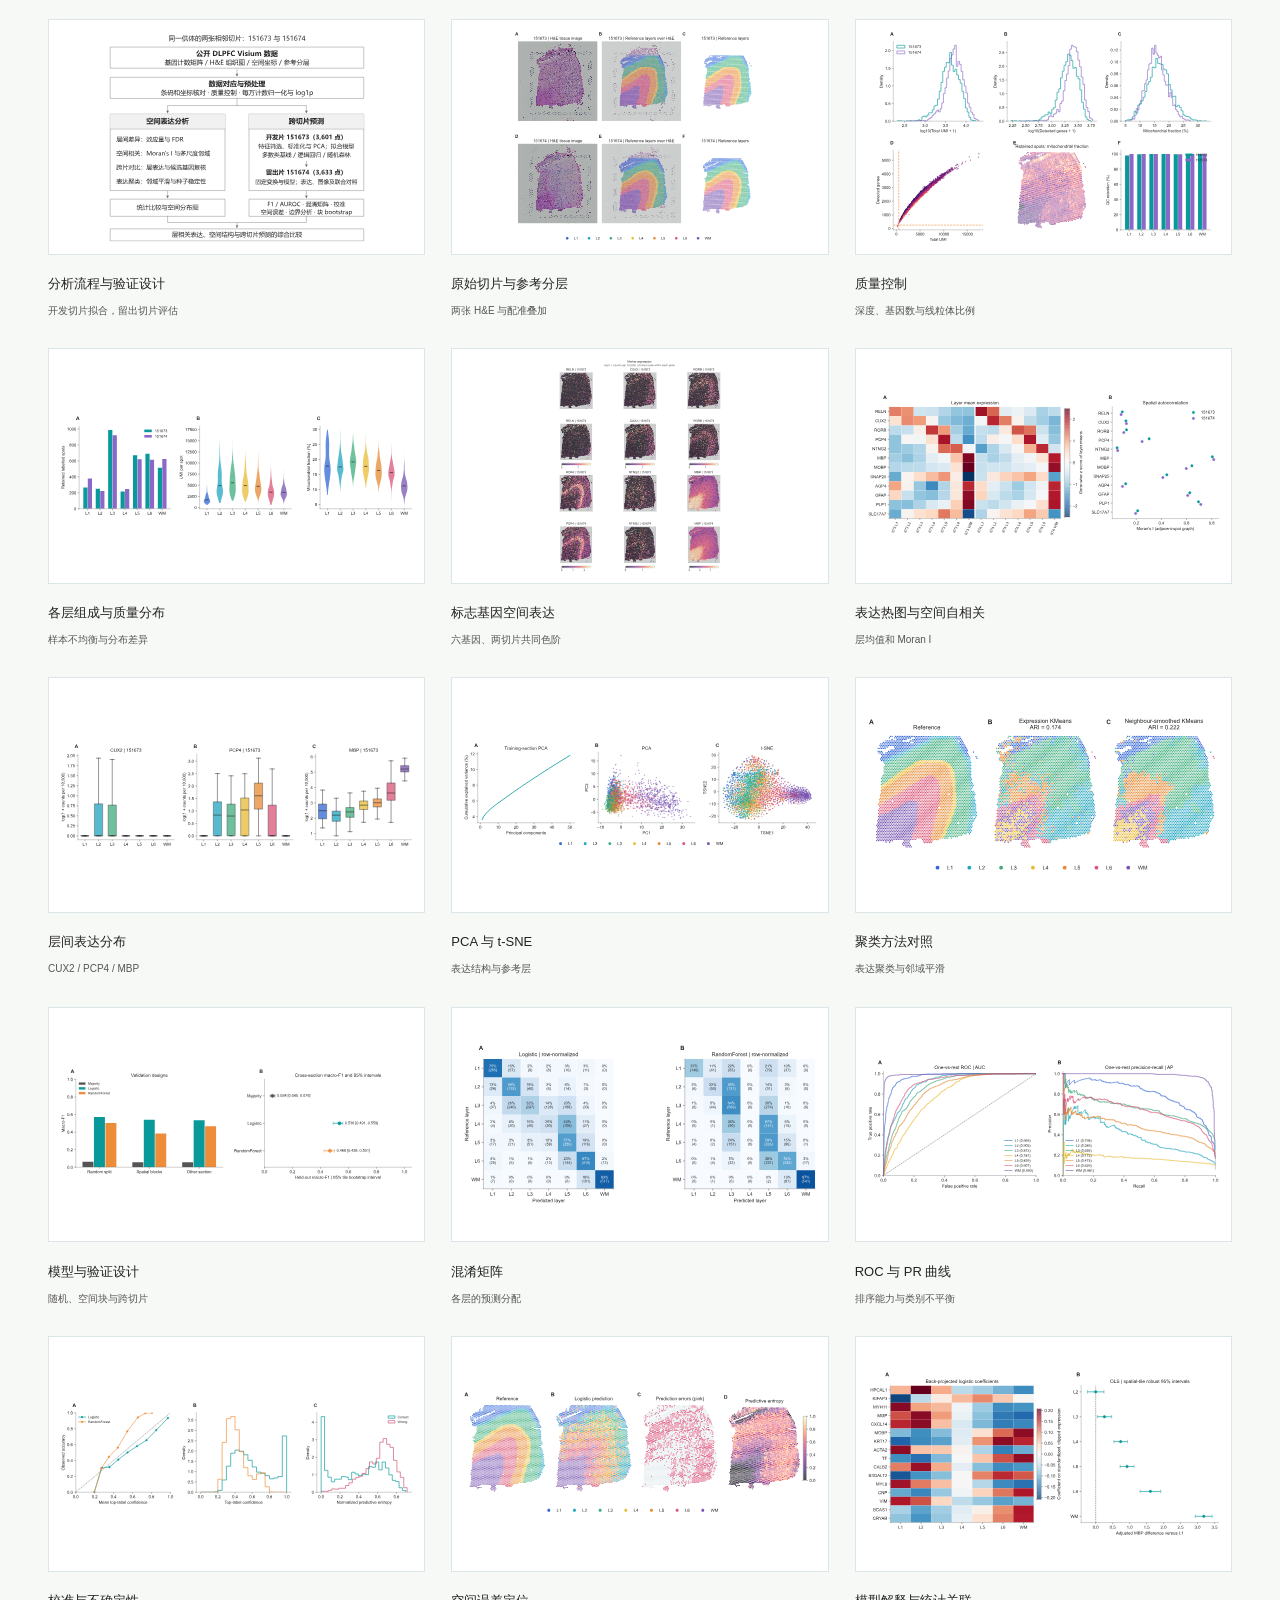
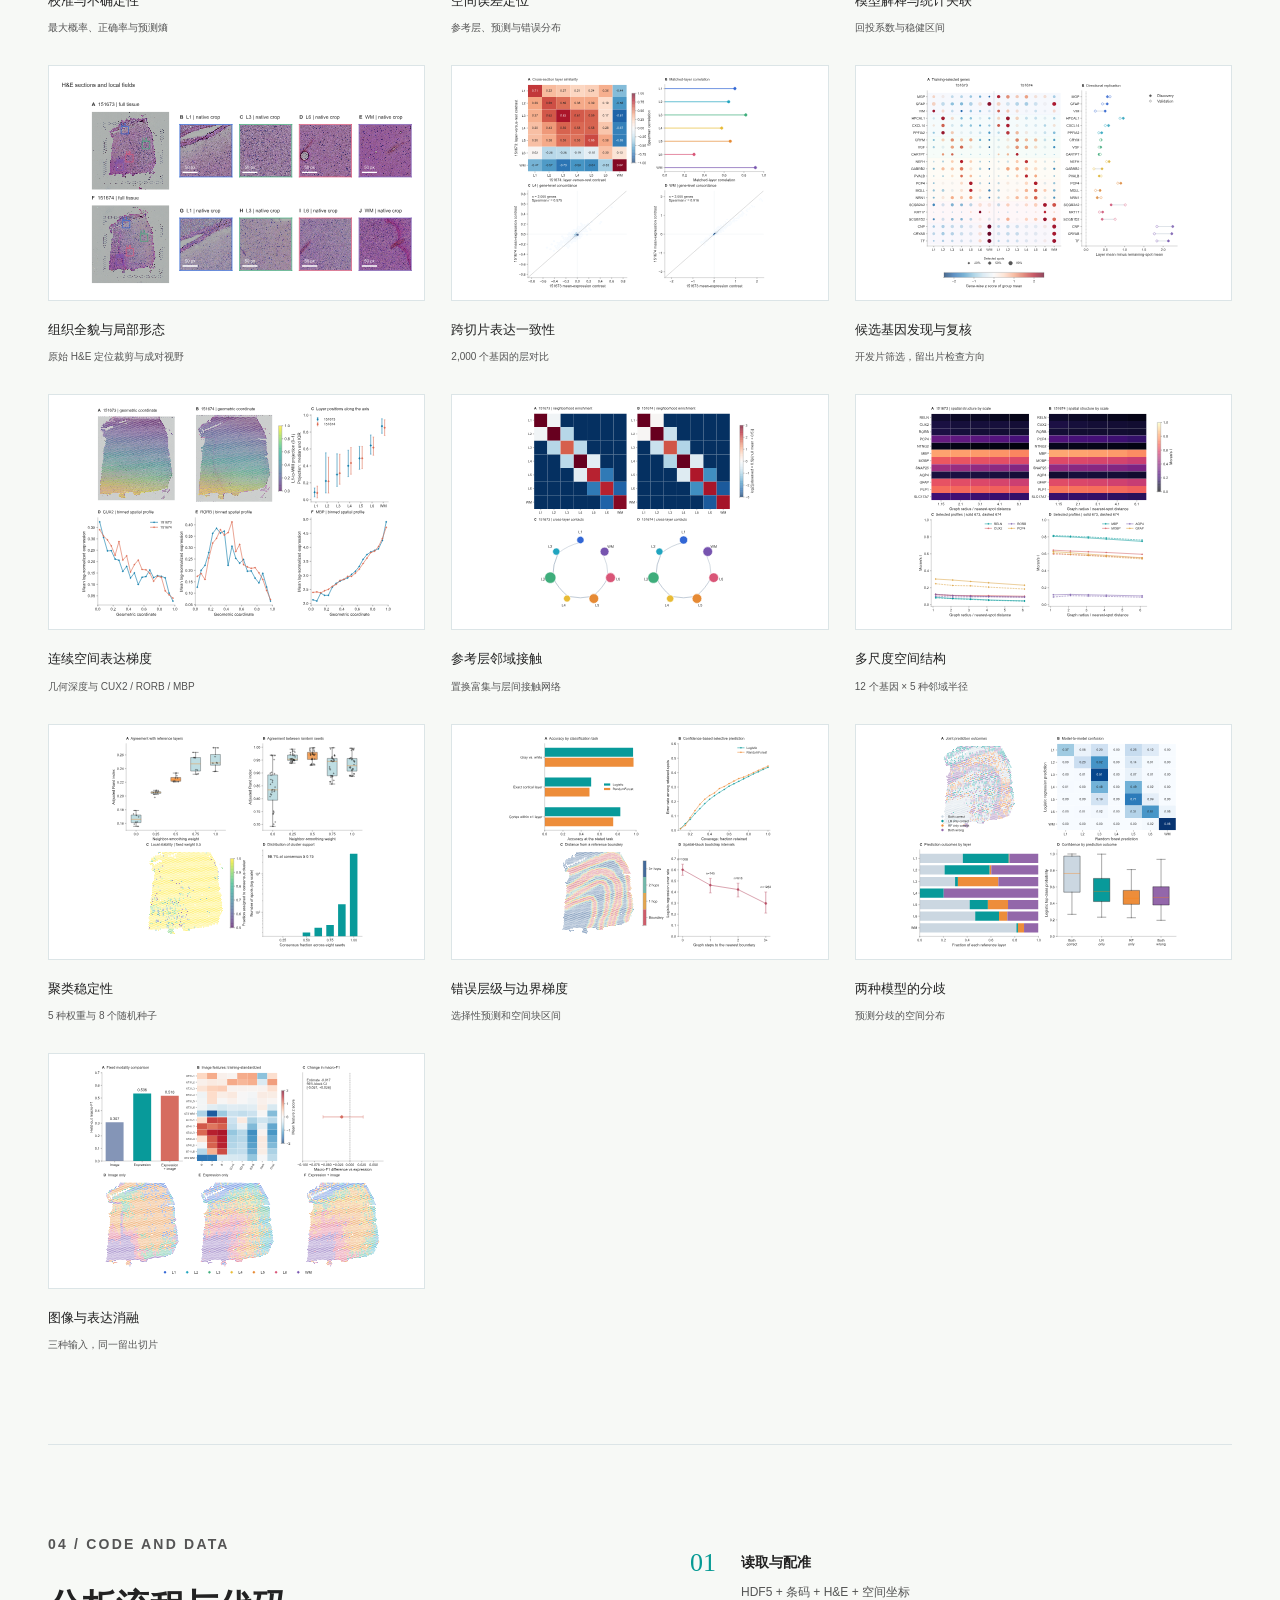
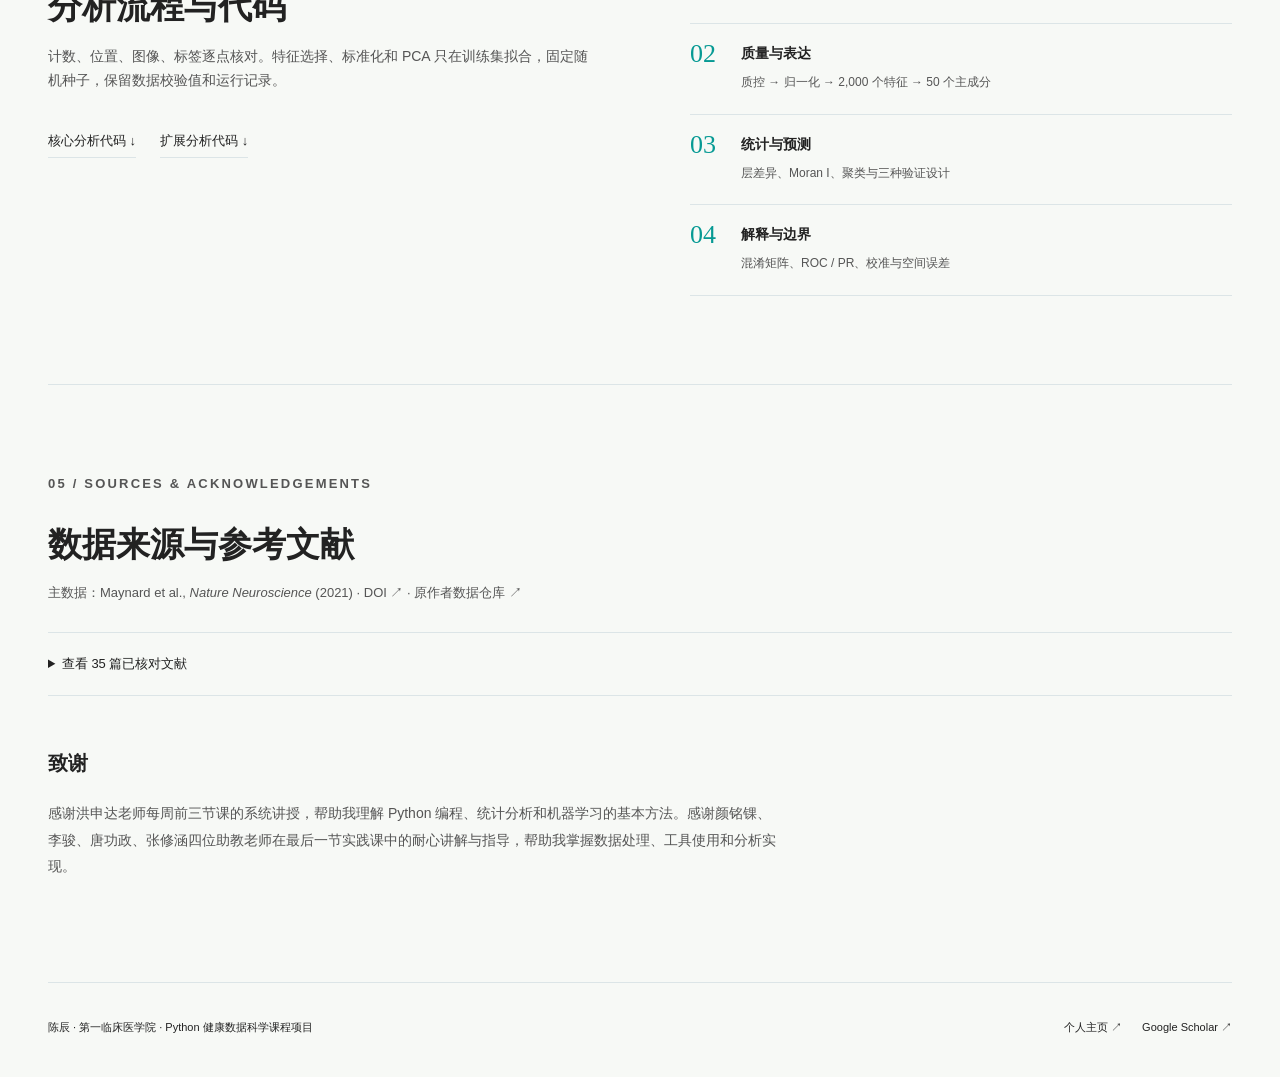
==== commit 35786298: "Name course teachers in acknowledgements and remove report links" ====
--- a/docs/index.html
+++ b/docs/index.html
@@ -1,6 +1,6 @@
-<!doctype html><html lang="zh-CN"><head><meta charset="utf-8"><meta name="viewport" content="width=device-width, initial-scale=1"><title>人脑皮层空间转录组分析 · 陈辰</title><meta name="description" content="真实人脑皮层空间转录组的 Python 课程分析：原始 H&E、基因表达、跨切片预测与可复现结果。"><link rel="icon" href="assets/favicon.svg?v=20261026-explorer-refresh" type="image/svg+xml"><link rel="canonical" href="https://ccipad123.github.io/spatial-transcriptomics/"><meta name="site-revision" content="20261026-explorer-refresh"><link rel="stylesheet" href="style.css?v=20261026-explorer-refresh"></head>
+<!doctype html><html lang="zh-CN"><head><meta charset="utf-8"><meta name="viewport" content="width=device-width, initial-scale=1"><title>人脑皮层空间转录组分析 · 陈辰</title><meta name="description" content="真实人脑皮层空间转录组的 Python 课程分析：原始 H&E、基因表达、跨切片预测与可复现结果。"><link rel="icon" href="assets/favicon.svg?v=20261026-explorer-refresh" type="image/svg+xml"><link rel="canonical" href="https://ccipad123.github.io/spatial-transcriptomics/"><meta name="site-revision" content="20261026-acknowledgements"><link rel="stylesheet" href="style.css?v=20261026-explorer-refresh"></head>
 <body><header><a class="brand" href="#top" aria-label="人脑皮层空间转录组分析，返回首页"><img class="brand-mark" src="assets/favicon.svg?v=20261026-explorer-refresh" alt="" width="42" height="42"><span class="brand-copy"><b>人脑皮层空间转录组分析</b><small>陈辰 · Spatial Transcriptomics</small></span></a><nav aria-label="主导航"><a href="#explorer">探索切片</a><a href="#results">分析结果</a><a href="#gallery">图版</a><a href="https://ccipad123.github.io/" target="_blank" rel="noopener">个人主页 ↗</a></nav></header>
-<main id="top"><section class="hero"><div class="hero-copy"><p class="eyebrow">PYTHON × SPATIAL TRANSCRIPTOMICS</p><h1>人脑皮层<br>空间转录组分析</h1><p class="intro">基于公开 DLPFC Visium 数据，比较两张相邻切片的层相关表达、空间结构与预测表现。</p><div class="actions"><a class="button" href="#explorer">查看切片 <span>↗</span></a><a class="text-link" href="assets/course_report.pdf?v=20261026-formal-prose" target="_blank">阅读完整报告 ↓</a></div><div class="authorline">陈辰 · 第一临床医学院<br><span>健康数据科学的 Python 语言编程基础</span></div></div><div class="hero-visual"><div class="visual-top"><span class="live-dot"></span>H&E 与参考皮层分层<span>151673</span></div><svg id="hero-canvas" xmlns="http://www.w3.org/2000/svg" viewBox="0 0 900 1000" role="img" aria-label="151673 切片组织图与参考层叠加预览"></svg><div class="visual-footer">DLPFC / VISIUM<span>原始数据：Maynard et al., 2021</span></div></div></section>
+<main id="top"><section class="hero"><div class="hero-copy"><p class="eyebrow">PYTHON × SPATIAL TRANSCRIPTOMICS</p><h1>人脑皮层<br>空间转录组分析</h1><p class="intro">基于公开 DLPFC Visium 数据，比较两张相邻切片的层相关表达、空间结构与预测表现。</p><div class="actions"><a class="button" href="#explorer">查看切片 <span>↗</span></a></div><div class="authorline">陈辰 · 第一临床医学院<br><span>健康数据科学的 Python 语言编程基础</span></div></div><div class="hero-visual"><div class="visual-top"><span class="live-dot"></span>H&E 与参考皮层分层<span>151673</span></div><svg id="hero-canvas" xmlns="http://www.w3.org/2000/svg" viewBox="0 0 900 1000" role="img" aria-label="151673 切片组织图与参考层叠加预览"></svg><div class="visual-footer">DLPFC / VISIUM<span>原始数据：Maynard et al., 2021</span></div></div></section>
 <div class="facts"><div><b>2</b><span>相邻组织切片</span></div><div><b>7,234</b><span>进入分析的捕获点</span></div><div><b>33,538</b><span>输入基因</span></div><div><b>7</b><span>参考解剖分层</span></div></div>
 <section id="explorer" class="section">
   <div class="section-heading">
@@ -50,8 +50,8 @@
 <section id="results" class="section results-section"><div class="section-heading"><div><p class="eyebrow">02 / MODEL EVALUATION</p><h2>跨切片预测与误差</h2></div><p>训练只使用 151673 的表达数据，评估使用预先留出的 151674。两张切片来自同一供体。</p></div><div class="result-layout"><div><div class="score"><b>0.536</b><span>逻辑回归<br>跨切片宏平均 F1</span></div><p>白质 F1 为 <strong>0.896</strong>，而 L4 为 <strong>0.196</strong>。整体指标之下，相邻皮层的区分仍然困难。</p><div class="error-stat"><span><b>60.1%</b>边界点错误率</span><span><b>37.3%</b>内部点错误率</span></div><p class="small">边界点定义为直接邻居中至少有一个异层点；该标签仅用于误差分析。</p></div><div class="table-wrap"><table><caption>留出切片 · 3,633 个分析点</caption><thead><tr><th>模型</th><th>准确率</th><th>宏 F1</th><th>宏 AUROC</th><th>宏 AP</th></tr></thead><tbody id="metrics"></tbody></table><p class="small">空间块 bootstrap：逻辑回归宏 F1 的 95% 区间为 [0.491, 0.559]。此区间只描述当前切片的条件不确定性。</p><a class="text-link" href="assets/model_metrics.csv" download>下载全部模型指标 CSV ↓</a></div></div><figure class="wide-figure"><img src="assets/14_spatial_prediction_errors.svg" alt="留出切片的参考层、预测层、错误位置与预测熵对比" loading="lazy"><figcaption>留出片的参考层、逻辑回归预测、错误位置与预测熵。</figcaption></figure></section>
 <section id="extended" class="section"><div class="section-heading"><div><p class="eyebrow">CROSS-SECTION ANALYSIS</p><h2>表达一致性与图像消融</h2></div><p>比较层表达模式、空间梯度、邻域关系，以及图像特征的预测增益。</p></div><div class="result-layout"><div><h3>白质模式一致，皮层仍有差异</h3><p>2,000 个基因的层对比中，七类有六类与另一切片的同名层最相关。白质相关系数为 <strong>0.916</strong>，L6 为 <strong>0.296</strong>。</p><p>开发片筛选的 21 个候选在留出片均保持正方向。这是同供体相邻切片的方向复核，不能替代独立供体验证。</p><a class="text-link" href="assets/layer_replication.csv" download>下载跨切片一致性 CSV ↓</a></div><figure class="wide-figure"><img src="assets/18_cross_section_replication.svg" alt="两片七层表达对比相关性与 L4、白质基因对照" loading="lazy"><figcaption>两片层表达对比的 Spearman 相关及逐基因比较。</figcaption></figure></div><div class="result-layout"><div><h3>加入图像，并未改善本次预测</h3><p>从组织图提取八个简单颜色与纹理特征，保持同一训练与留出划分。联合模型相对表达模型的宏 F1 差为 <strong>−0.017</strong>，配对空间块区间为 <strong>[−0.057, 0.028]</strong>。</p><p>这说明当前特征拼接没有带来明确增益，不代表所有组织图像方法都无效。</p></div><div class="table-wrap"><table><caption>固定消融 · 同一批 3,633 个留出点</caption><thead><tr><th>输入</th><th>准确率</th><th>宏 F1</th><th>宏 AUROC</th></tr></thead><tbody id="modality-metrics"></tbody></table><a class="text-link" href="assets/modality_model_metrics.csv" download>下载模态对照指标 CSV ↓</a></div></div></section>
 <section id="gallery" class="section"><div class="section-heading"><div><p class="eyebrow">03 / FIGURES</p><h2>分析图版</h2></div><p>25 组分析图，包括分析流程、切片对照、统计结果与模型诊断。点击查看清晰大图。</p></div><div class="gallery" id="figure-grid"></div></section>
-<section class="section methods"><div><p class="eyebrow">04 / CODE AND DATA</p><h2>分析流程与代码</h2><p>计数、位置、图像、标签逐点核对。特征选择、标准化和 PCA 只在训练集拟合，固定随机种子，保留数据校验值和运行记录。</p><div class="actions"><a class="button" href="assets/course_report.pdf?v=20261026-formal-prose" target="_blank">LaTeX 报告 PDF ↓</a><a class="text-link" href="assets/analyze.py" download>核心分析代码 ↓</a><a class="text-link" href="assets/extended_analysis.py" download>扩展分析代码 ↓</a></div></div><ol class="pipeline"><li><span>01</span><div><b>读取与配准</b><p>HDF5 + 条码 + H&E + 空间坐标</p></div></li><li><span>02</span><div><b>质量与表达</b><p>质控 → 归一化 → 2,000 个特征 → 50 个主成分</p></div></li><li><span>03</span><div><b>统计与预测</b><p>层差异、Moran I、聚类与三种验证设计</p></div></li><li><span>04</span><div><b>解释与边界</b><p>混淆矩阵、ROC / PR、校准与空间误差</p></div></li></ol></section>
-<section class="section sources"><p class="eyebrow">05 / SOURCES & ACKNOWLEDGEMENTS</p><h2>数据来源与参考文献</h2><p>主数据：Maynard et al., <i>Nature Neuroscience</i> (2021) · <a href="https://doi.org/10.1038/s41593-020-00787-0" target="_blank" rel="noopener">DOI ↗</a> · <a href="https://github.com/LieberInstitute/HumanPilot" target="_blank" rel="noopener">原作者数据仓库 ↗</a></p><details><summary>查看 35 篇已核对文献</summary><ol id="references"></ol></details><div class="thanks"><h3>致谢</h3><p>感谢课程老师每周前三节课的系统讲授，也感谢助教老师在最后一节实践课中的实用指导。感谢老师与助教们的耐心讲解和指导。</p></div></section></main>
+<section class="section methods"><div><p class="eyebrow">04 / CODE AND DATA</p><h2>分析流程与代码</h2><p>计数、位置、图像、标签逐点核对。特征选择、标准化和 PCA 只在训练集拟合，固定随机种子，保留数据校验值和运行记录。</p><div class="actions"><a class="text-link" href="assets/analyze.py" download>核心分析代码 ↓</a><a class="text-link" href="assets/extended_analysis.py" download>扩展分析代码 ↓</a></div></div><ol class="pipeline"><li><span>01</span><div><b>读取与配准</b><p>HDF5 + 条码 + H&E + 空间坐标</p></div></li><li><span>02</span><div><b>质量与表达</b><p>质控 → 归一化 → 2,000 个特征 → 50 个主成分</p></div></li><li><span>03</span><div><b>统计与预测</b><p>层差异、Moran I、聚类与三种验证设计</p></div></li><li><span>04</span><div><b>解释与边界</b><p>混淆矩阵、ROC / PR、校准与空间误差</p></div></li></ol></section>
+<section class="section sources"><p class="eyebrow">05 / SOURCES & ACKNOWLEDGEMENTS</p><h2>数据来源与参考文献</h2><p>主数据：Maynard et al., <i>Nature Neuroscience</i> (2021) · <a href="https://doi.org/10.1038/s41593-020-00787-0" target="_blank" rel="noopener">DOI ↗</a> · <a href="https://github.com/LieberInstitute/HumanPilot" target="_blank" rel="noopener">原作者数据仓库 ↗</a></p><details><summary>查看 35 篇已核对文献</summary><ol id="references"></ol></details><div class="thanks"><h3>致谢</h3><p>感谢<span style="white-space:nowrap">洪申达</span>老师每周前三节课的系统讲授，帮助我理解 Python 编程、统计分析和机器学习的基本方法。感谢<span style="white-space:nowrap">颜铭锞</span>、<span style="white-space:nowrap">李骏</span>、<span style="white-space:nowrap">唐功政</span>、<span style="white-space:nowrap">张修涵</span>四位助教老师在最后一节实践课中的耐心讲解与指导，帮助我掌握数据处理、工具使用和分析实现。</p></div></section></main>
 <footer><span>陈辰 · 第一临床医学院 · Python 健康数据科学课程项目</span><div><a href="https://ccipad123.github.io/">个人主页 ↗</a><a href="https://scholar.google.com/citations?view_op=list_works&amp;hl=zh-CN&amp;user=6bYDKs4AAAAJ">Google Scholar ↗</a></div></footer>
 <dialog id="image-dialog"><button id="close-dialog" aria-label="关闭大图">×</button><img id="dialog-image" alt=""><p id="dialog-caption"></p><div class="dialog-actions"><a id="download-svg" href="assets/01_mindmap.svg" download>下载 SVG</a></div></dialog>
 <script src="data.js"></script><script src="results.js"></script><script src="references.js"></script><script src="app.js?v=20261026-explorer-refresh"></script></body></html>
